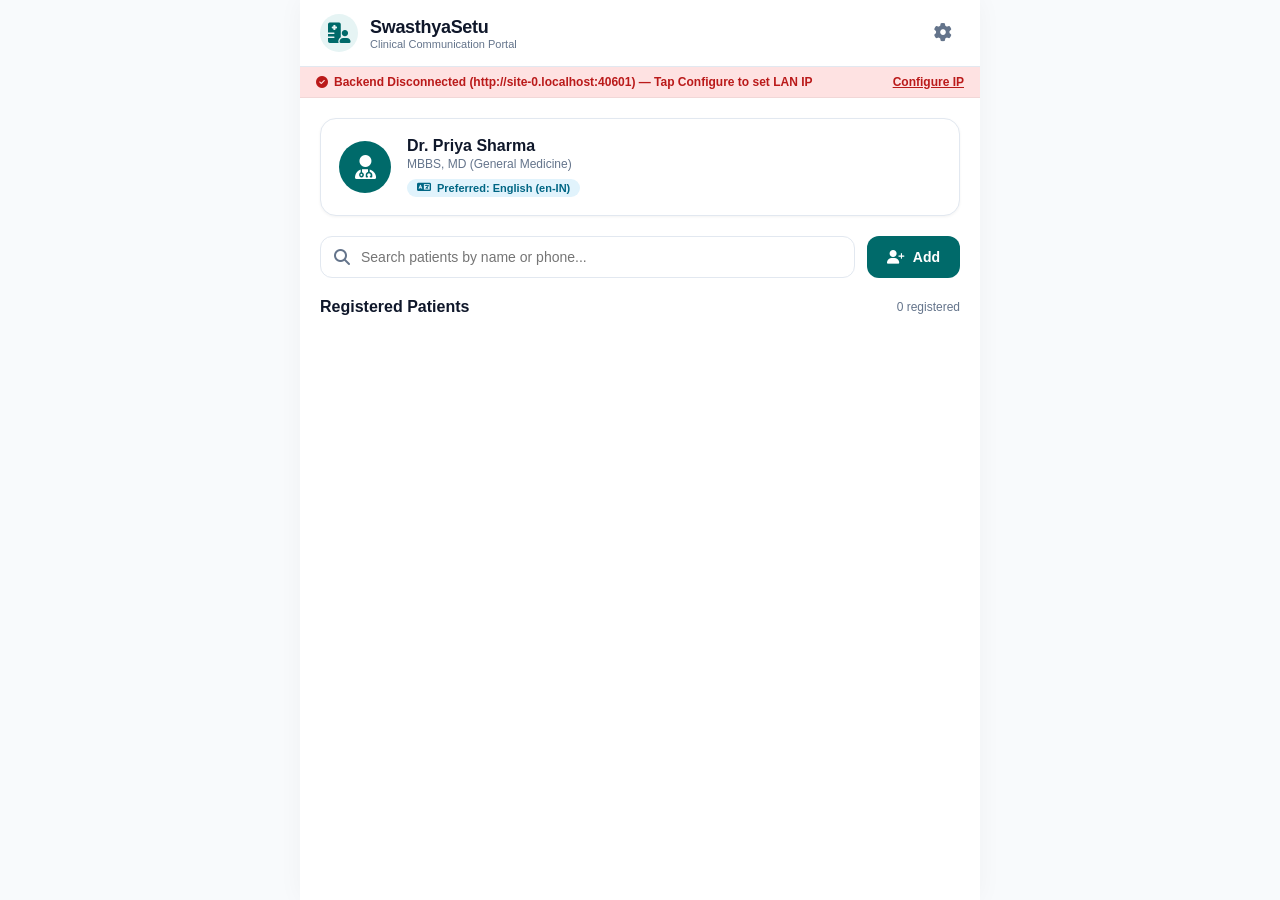
==== frontend/index.html @ 098bc35a "fix: update Gnani/Vachana base URL, male voice mapping, OpenAI gpt-6-luna temperature compatibility," ====
<!DOCTYPE html>
<html lang="en">
<head>
  <meta charset="UTF-8">
  <meta name="viewport" content="width=device-width, initial-scale=1.0, maximum-scale=1.0, user-scalable=no">
  <title>SwasthyaSetu — Multilingual Healthcare Communication</title>
  <link rel="stylesheet" href="css/style.css">
  <link rel="stylesheet" href="https://cdnjs.cloudflare.com/ajax/libs/font-awesome/6.5.1/css/all.min.css">
</head>
<body>
  <div class="app-container">
    <!-- Main Top Header -->
    <header class="app-header">
      <div class="brand-section">
        <div class="brand-icon">
          <i class="fa-solid fa-hospital-user"></i>
        </div>
        <div>
          <div class="brand-title">SwasthyaSetu</div>
          <div class="brand-subtitle">Clinical Communication Portal</div>
        </div>
      </div>
      <div class="header-actions">
        <button id="btn-open-settings" class="icon-btn" title="Doctor & LAN Settings">
          <i class="fa-solid fa-gear"></i>
        </button>
      </div>
    </header>

    <!-- Connection Status Banner -->
    <div id="connection-banner" class="connection-banner">
      <span class="banner-text">
        <i class="fa-solid fa-circle-check"></i>
        <span id="connection-status-text">Connecting to backend...</span>
      </span>
      <span class="config-link" id="link-configure-ip">Configure IP</span>
    </div>

    <!-- Main Views Container -->
    <main class="app-main">

      <!-- VIEW 1: DASHBOARD -->
      <section id="view-dashboard" class="view-section active">
        <!-- Doctor Profile Card -->
        <div class="card doctor-profile-card">
          <div class="avatar-circle">
            <i class="fa-solid fa-user-doctor"></i>
          </div>
          <div class="doctor-info">
            <h3 id="dash-doctor-name">Dr. Priya Sharma</h3>
            <p id="dash-doctor-creds">MBBS, MD (General Medicine)</p>
            <div class="lang-pill">
              <i class="fa-solid fa-language"></i>
              <span id="dash-doctor-lang">Preferred: English (en-IN)</span>
            </div>
          </div>
        </div>

        <!-- Search & New Patient Action -->
        <div class="search-bar-row">
          <div class="search-input-wrapper">
            <i class="fa-solid fa-magnifying-glass search-icon"></i>
            <input type="text" id="input-patient-search" placeholder="Search patients by name or phone...">
          </div>
          <button id="btn-add-patient" class="btn btn-primary">
            <i class="fa-solid fa-user-plus"></i> Add
          </button>
        </div>

        <!-- Patients List Section -->
        <div>
          <div class="section-header">
            <h2>Registered Patients</h2>
            <span class="count-badge" id="patient-count-badge">0 registered</span>
          </div>
          <div id="patient-list-container" class="patient-list">
            <!-- Rendered dynamically -->
          </div>
        </div>
      </section>

      <!-- VIEW 2: PATIENT DETAIL & CONSULTATION HISTORY -->
      <section id="view-patient-detail" class="view-section">
        <div style="display: flex; align-items: center; gap: 8px;">
          <button id="btn-back-to-dashboard" class="icon-btn" title="Back to Dashboard">
            <i class="fa-solid fa-arrow-left"></i>
          </button>
          <h2 id="detail-patient-name" style="font-size: 18px; font-weight: 700;">Patient Profile</h2>
        </div>

        <div class="card">
          <div style="display: flex; align-items: center; gap: 14px; margin-bottom: 14px;">
            <div class="avatar-circle" style="background: var(--patient-color);">
              <i class="fa-solid fa-user"></i>
            </div>
            <div>
              <h3 id="card-patient-name" style="font-size: 18px; font-weight: 700;">Patient Name</h3>
              <p id="card-patient-meta" style="font-size: 13px; color: var(--text-muted);">Age • Phone</p>
            </div>
          </div>
          <hr style="border: none; border-top: 1px solid var(--border-color); margin-bottom: 12px;">
          <div style="display: flex; align-items: center; gap: 8px; font-size: 13px;">
            <i class="fa-solid fa-language" style="color: var(--primary-teal);"></i>
            <strong>Preferred Language:</strong>
            <span id="card-patient-lang" class="badge-chip badge-hi">Hindi</span>
          </div>
        </div>

        <!-- Start Consultation Button -->
        <button id="btn-start-consultation" class="btn btn-primary" style="padding: 16px; font-size: 16px;">
          <i class="fa-solid fa-play"></i> Start New Consultation
        </button>

        <div>
          <div class="section-header">
            <h2>Consultation History</h2>
            <span class="count-badge" id="consultation-count-badge">0 past visits</span>
          </div>
          <div id="consultation-history-list" class="patient-list">
            <!-- Rendered dynamically -->
          </div>
        </div>
      </section>

      <!-- VIEW 3: LIVE TURN-BASED CONSULTATION -->
      <section id="view-consultation" class="view-section" style="padding: 12px; gap: 12px; flex: 1;">
        <!-- Top consultation bar -->
        <div class="consultation-header-bar card" style="padding: 12px 16px;">
          <div>
            <h3 id="cons-patient-title" style="font-size: 15px; font-weight: 700;">Consultation</h3>
            <span style="font-size: 11px; color: var(--success-green); font-weight: 600;">Active Session</span>
          </div>
          <button id="btn-review-draft" class="btn btn-primary btn-sm">
            <i class="fa-solid fa-clipboard-check"></i> Review Draft
          </button>
        </div>

        <!-- Language Pair Bar -->
        <div class="lang-pair-container card" style="padding: 8px 14px; justify-content: space-between;">
          <span class="badge-chip badge-hi" id="cons-badge-patient">Patient: Hindi</span>
          <i class="fa-solid fa-arrow-right-arrow-left" style="color: var(--text-muted); font-size: 12px;"></i>
          <span class="badge-chip badge-en" id="cons-badge-doctor">Doctor: English</span>
        </div>

        <!-- Speaker Selector (Manual turn-based selection) -->
        <div class="speaker-toggle-container">
          <button id="btn-speaker-patient" class="speaker-btn active patient">
            <i class="fa-solid fa-user"></i> PATIENT SPEAKS
          </button>
          <button id="btn-speaker-doctor" class="speaker-btn doctor">
            <i class="fa-solid fa-user-doctor"></i> DOCTOR SPEAKS
          </button>
        </div>

        <!-- Turn-Wise Speaking and Listening Indicator -->
        <div id="turn-direction-banner" class="turn-direction-banner patient-turn">
          <i class="fa-solid fa-microphone-lines"></i>
          <span id="turn-direction-text">Patient Speaks (Hindi) ➔ Doctor Listens (English)</span>
        </div>

        <!-- Timeline of turns -->
        <div id="transcript-timeline" class="transcript-timeline">
          <!-- Turn cards dynamically populated -->
        </div>

        <!-- Turn Recorder Bottom Bar -->
        <div class="speech-recorder-footer">
          <!-- Audio playing feedback alert -->
          <div id="audio-playback-banner" class="alert-box alert-warning" style="display: none; width: 100%; padding: 8px 12px;">
            <i class="fa-solid fa-volume-high"></i>
            <span>TTS Speaking — Recording paused to prevent microphone echo.</span>
          </div>

          <!-- Processing Progress Alert -->
          <div id="turn-processing-banner" class="alert-box" style="display: none; width: 100%; padding: 8px 12px; background: var(--primary-light); color: var(--primary-teal);">
            <i class="fa-solid fa-spinner fa-spin"></i>
            <span id="turn-processing-text">Processing turn...</span>
          </div>

          <!-- Controls Row -->
          <div class="mic-action-row">
            <button id="btn-type-turn" class="icon-btn" title="Type Utterance" style="font-size: 20px;">
              <i class="fa-solid fa-keyboard"></i>
            </button>

            <!-- Big Push-to-Talk / Record Button -->
            <button id="btn-record-turn" class="record-btn-big" title="Tap to Record Turn">
              <i class="fa-solid fa-microphone"></i>
            </button>

            <button id="btn-preset-turn" class="icon-btn" title="Demo Scripted Presets" style="font-size: 20px;">
              <i class="fa-solid fa-list-check"></i>
            </button>
          </div>

          <!-- Timer / State text -->
          <div id="record-status-label" class="record-status-label">
            TAP TO RECORD TURN
          </div>
        </div>
      </section>

      <!-- VIEW 4: DRAFT REVIEW & APPROVAL -->
      <section id="view-draft-review" class="view-section">
        <div style="display: flex; align-items: center; gap: 8px;">
          <button id="btn-back-to-consultation" class="icon-btn" title="Back to Consultation">
            <i class="fa-solid fa-arrow-left"></i>
          </button>
          <h2 style="font-size: 18px; font-weight: 700;">Clinical Record Draft</h2>
        </div>

        <!-- AI Draft Warning Label -->
        <div class="alert-box alert-warning">
          <i class="fa-solid fa-triangle-exclamation" style="font-size: 22px;"></i>
          <div>
            <strong>AI-GENERATED DRAFT — PENDING DOCTOR REVIEW</strong>
            <p style="font-size: 11px; margin-top: 2px;">
              Verify symptoms and enter confirmed diagnosis and prescriptions. AI never invents clinical facts.
            </p>
          </div>
        </div>

        <!-- Symptoms Section -->
        <div class="card">
          <h3 style="font-size: 15px; font-weight: 700; margin-bottom: 10px;">Patient-Reported Symptoms</h3>
          <div id="draft-symptoms-list">
            <!-- Dynamic symptoms -->
          </div>
        </div>

        <!-- Doctor Diagnosis (Doctor Responsibility) -->
        <div class="card" style="border: 1.5px solid var(--doctor-border); background: var(--doctor-light);">
          <div style="display: flex; align-items: center; gap: 8px; margin-bottom: 6px; color: var(--doctor-color);">
            <i class="fa-solid fa-shield-halved"></i>
            <h3 style="font-size: 15px; font-weight: 700;">Doctor Confirmed Diagnosis *</h3>
          </div>
          <p style="font-size: 12px; color: var(--text-muted); margin-bottom: 10px;">
            Physician responsibility. Enter or verify diagnosis before approval:
          </p>
          <textarea id="draft-input-diagnosis" rows="2" style="width: 100%; padding: 10px; border-radius: var(--radius-sm); border: 1px solid var(--border-color); font-size: 14px;" placeholder="e.g. Acute Viral Pyrexia with Tension Headache"></textarea>
        </div>

        <!-- Prescriptions Builder -->
        <div class="card">
          <div style="display: flex; align-items: center; justify-content: space-between; margin-bottom: 10px;">
            <h3 style="font-size: 15px; font-weight: 700;">Prescriptions</h3>
            <button id="btn-add-prescription" class="btn btn-outline btn-sm">
              <i class="fa-solid fa-plus"></i> Add Medicine
            </button>
          </div>
          <div id="draft-prescriptions-list">
            <!-- Dynamic prescription rows -->
          </div>
        </div>

        <!-- Medical History & Follow-up Recommendation -->
        <div class="form-group">
          <label>Relevant Medical History</label>
          <input type="text" id="draft-input-history" placeholder="Not stated in conversation">
        </div>
        <div class="form-group">
          <label>Allergies</label>
          <input type="text" id="draft-input-allergies" placeholder="Not stated">
        </div>
        <div class="form-group">
          <label>Follow-up Recommendation</label>
          <input type="text" id="draft-input-followup" placeholder="Follow up after 3 days if symptoms persist">
        </div>

        <!-- Approval Actions -->
        <div style="display: flex; flex-direction: column; gap: 10px; margin-top: 10px;">
          <button id="btn-approve-record" class="btn btn-primary" style="padding: 16px; font-size: 15px;">
            <i class="fa-solid fa-circle-check"></i> Approve & Save Official Clinical Record
          </button>
          <button id="btn-save-draft" class="btn btn-outline">
            <i class="fa-solid fa-floppy-disk"></i> Save Draft Edits
          </button>
        </div>
      </section>

      <!-- VIEW 5: APPROVAL & FOLLOW-UP -->
      <section id="view-approval" class="view-section">
        <!-- Approval Confirmation -->
        <div class="alert-box alert-success" style="padding: 18px;">
          <i class="fa-solid fa-circle-check" style="font-size: 26px;"></i>
          <div>
            <strong>CLINICAL RECORD APPROVED & COMMITTED</strong>
            <p style="font-size: 12px; margin-top: 4px;">
              Saved in canonical English to official clinical records with doctor reviewer ID and timestamp.
            </p>
          </div>
        </div>

        <!-- Summary Card -->
        <div class="card">
          <h4 style="font-size: 13px; color: var(--text-muted); text-transform: uppercase;">Confirmed Diagnosis</h4>
          <h3 id="appr-diagnosis-text" style="font-size: 16px; font-weight: 700; color: var(--doctor-color); margin: 4px 0 12px 0;">Viral Pyrexia</h3>
          
          <h4 style="font-size: 13px; color: var(--text-muted); text-transform: uppercase;">Prescription Summary</h4>
          <div id="appr-prescription-summary" style="font-size: 13px; line-height: 1.5; margin-top: 4px;">
            <!-- Rendered list -->
          </div>
        </div>

        <!-- Schedule Follow-up Appointment -->
        <div class="card">
          <h3 style="font-size: 16px; font-weight: 700; margin-bottom: 12px;">Schedule Patient Follow-up</h3>
          
          <div class="form-group" style="margin-bottom: 12px;">
            <label>Appointment Date & Time</label>
            <input type="datetime-local" id="input-followup-datetime">
          </div>

          <div class="form-group" style="margin-bottom: 12px;">
            <label>Patient Contact Number</label>
            <input type="tel" id="input-followup-phone" placeholder="10-digit mobile number">
          </div>

          <div class="alert-box" style="background: var(--secondary-light); color: var(--secondary-blue); padding: 10px; font-size: 12px;">
            <i class="fa-solid fa-circle-info"></i>
            <span>Appointment is saved directly to local database. Automated SMS notifications can be configured in App Settings.</span>
          </div>

          <button id="btn-save-followup" class="btn btn-primary" style="width: 100%; margin-top: 14px;">
            <i class="fa-solid fa-calendar-check"></i> Save Follow-up Appointment
          </button>
        </div>

        <button id="btn-finish-to-dashboard" class="btn btn-outline" style="margin-top: 10px;">
          <i class="fa-solid fa-house"></i> Return to Dashboard
        </button>
      </section>

    </main>
  </div>

  <!-- MODAL: DOCTOR & LAN SETTINGS -->
  <div id="modal-settings" class="modal-overlay">
    <div class="modal-content">
      <div class="modal-header">
        <h3>Doctor & App Settings</h3>
        <button class="icon-btn btn-close-modal"><i class="fa-solid fa-xmark"></i></button>
      </div>

      <div class="form-group">
        <label>Doctor Full Name</label>
        <input type="text" id="setting-doc-name" value="Dr. Priya Sharma">
      </div>
      <div class="form-group">
        <label>Doctor Credentials</label>
        <input type="text" id="setting-doc-creds" value="MBBS, MD (General Medicine)">
      </div>
      <div class="form-group">
        <label>Doctor Preferred Language</label>
        <select id="setting-doc-lang">
          <option value="en-IN">English (Indian) [en-IN]</option>
          <option value="hi-IN">Hindi (हिंदी) [hi-IN]</option>
          <option value="mr-IN">Marathi (मराठी) [mr-IN]</option>
        </select>
        <small style="color: var(--text-muted); font-size: 11px;">Patient speech will translate into this language.</small>
      </div>

      <!-- Speech Voice Profile -->
      <div class="card" style="background: var(--secondary-light); border-color: #bae6fd; padding: 12px;">
        <div style="display: flex; align-items: center; gap: 8px; font-weight: 700; color: #0284c7; font-size: 13px;">
          <i class="fa-solid fa-volume-high"></i> Voice Profile: Male Default Voice
        </div>
        <p style="font-size: 11px; color: #0369a1; margin-top: 4px;">
          Both doctor and patient speech synthesis use high-clarity male voices (hi_male_1, mr_male_1, en_male_1).
        </p>
      </div>

      <!-- Patient Messaging / SMS Section (Reserved for future) -->
      <div class="card" style="padding: 12px;">
        <div style="display: flex; align-items: center; justify-content: space-between;">
          <div style="display: flex; align-items: center; gap: 8px; font-weight: 700; font-size: 13px;">
            <i class="fa-solid fa-message" style="color: var(--text-muted);"></i> Patient SMS Reminders
          </div>
          <span class="badge-chip" style="background: #e2e8f0; color: #475569;">v1.1 Feature</span>
        </div>
        <p style="font-size: 11px; color: var(--text-muted); margin-top: 4px;">
          Outbound SMS gateway is reserved for future addition. Follow-up appointments are recorded in SQLite.
        </p>
      </div>

      <!-- Backend Connection -->
      <div class="form-group">
        <label>API Base URL (LAN IPv4)</label>
        <input type="url" id="setting-api-url" placeholder="http://192.168.1.4:8000">
        <small style="color: var(--text-muted); font-size: 11px;">Enter computer's private Wi-Fi LAN IP to access from mobile phones.</small>
      </div>

      <div class="form-actions">
        <button class="btn btn-outline btn-close-modal">Cancel</button>
        <button id="btn-save-settings" class="btn btn-primary">Save Settings</button>
      </div>
    </div>
  </div>

  <!-- MODAL: REGISTER PATIENT -->
  <div id="modal-patient-register" class="modal-overlay">
    <div class="modal-content">
      <div class="modal-header">
        <h3>Register New Patient</h3>
        <button class="icon-btn btn-close-modal"><i class="fa-solid fa-xmark"></i></button>
      </div>

      <div class="form-group">
        <label>Full Name *</label>
        <input type="text" id="reg-patient-name" placeholder="e.g. Ramesh Kumar" required>
      </div>
      <div class="form-group">
        <label>Age (Years)</label>
        <input type="number" id="reg-patient-age" placeholder="e.g. 38" min="0" max="130">
      </div>
      <div class="form-group">
        <label>Mobile Number *</label>
        <input type="tel" id="reg-patient-phone" placeholder="10-digit number" required>
      </div>
      <div class="form-group">
        <label>Preferred Language *</label>
        <select id="reg-patient-lang">
          <option value="hi-IN">Hindi (हिंदी) [hi-IN]</option>
          <option value="mr-IN">Marathi (मराठी) [mr-IN]</option>
          <option value="en-IN">English (Indian) [en-IN]</option>
        </select>
      </div>

      <div class="form-actions">
        <button class="btn btn-outline btn-close-modal">Cancel</button>
        <button id="btn-submit-patient" class="btn btn-primary">Register Patient</button>
      </div>
    </div>
  </div>

  <!-- MODAL: QUICK TEXT INPUT TURN -->
  <div id="modal-text-turn" class="modal-overlay">
    <div class="modal-content">
      <div class="modal-header">
        <h3 id="modal-text-turn-title">Type Utterance</h3>
        <button class="icon-btn btn-close-modal"><i class="fa-solid fa-xmark"></i></button>
      </div>

      <div class="form-group">
        <label>Spoken Statement</label>
        <textarea id="input-turn-text" rows="3" placeholder="e.g. Mujhe three days se fever hai aur headache bhi hai."></textarea>
      </div>

      <div class="form-actions">
        <button class="btn btn-outline btn-close-modal">Cancel</button>
        <button id="btn-submit-text-turn" class="btn btn-primary">Submit Turn</button>
      </div>
    </div>
  </div>

  <!-- MODAL: SCRIPTED DEMO PRESETS -->
  <div id="modal-presets" class="modal-overlay">
    <div class="modal-content">
      <div class="modal-header">
        <h3 id="modal-presets-title">Demo Presets</h3>
        <button class="icon-btn btn-close-modal"><i class="fa-solid fa-xmark"></i></button>
      </div>
      <div id="presets-list-container" style="display: flex; flex-direction: column; gap: 8px;">
        <!-- Preset pills -->
      </div>
    </div>
  </div>

  <!-- MODAL: ADD PRESCRIPTION -->
  <div id="modal-prescription" class="modal-overlay">
    <div class="modal-content">
      <div class="modal-header">
        <h3>Add Prescription</h3>
        <button class="icon-btn btn-close-modal"><i class="fa-solid fa-xmark"></i></button>
      </div>

      <div class="form-group">
        <label>Medicine Name *</label>
        <input type="text" id="presc-med" value="Tab Paracetamol" required>
      </div>
      <div class="form-group">
        <label>Strength</label>
        <input type="text" id="presc-strength" value="500mg">
      </div>
      <div class="form-group">
        <label>Dose</label>
        <input type="text" id="presc-dose" value="1 tablet">
      </div>
      <div class="form-group">
        <label>Frequency</label>
        <input type="text" id="presc-freq" value="Twice daily">
      </div>
      <div class="form-group">
        <label>Duration</label>
        <input type="text" id="presc-duration" value="3 days">
      </div>

      <div class="form-actions">
        <button class="btn btn-outline btn-close-modal">Cancel</button>
        <button id="btn-confirm-add-presc" class="btn btn-primary">Add Medicine</button>
      </div>
    </div>
  </div>

  <!-- Scripts -->
  <script src="js/api.js"></script>
  <script src="js/audio.js"></script>
  <script src="js/app.js"></script>
</body>
</html>
---- frontend/css/style.css ----
/* SwasthyaSetu — Multilingual Healthcare Communication */
:root {
  --primary-teal: #006a6a;
  --primary-teal-hover: #005050;
  --primary-light: #e6f4f4;
  --secondary-blue: #006684;
  --secondary-light: #e1f3fc;
  
  --patient-color: #d97706;
  --patient-light: #fef3c7;
  --patient-border: #fcd34d;

  --doctor-color: #0284c7;
  --doctor-light: #e0f2fe;
  --doctor-border: #7dd3fc;

  --success-green: #15803d;
  --success-light: #dcfce7;
  
  --warning-amber: #b45309;
  --warning-light: #fef3c7;
  
  --error-red: #ba1a1a;
  --error-light: #fee2e2;

  --bg-color: #f8fafc;
  --card-bg: #ffffff;
  --text-main: #0f172a;
  --text-muted: #64748b;
  --border-color: #e2e8f0;

  --radius-sm: 8px;
  --radius-md: 12px;
  --radius-lg: 16px;
  --radius-xl: 24px;
  --shadow-sm: 0 1px 3px rgba(0,0,0,0.05);
  --shadow-md: 0 4px 6px -1px rgba(0,0,0,0.08), 0 2px 4px -2px rgba(0,0,0,0.04);
  --shadow-lg: 0 10px 15px -3px rgba(0,0,0,0.08), 0 4px 6px -4px rgba(0,0,0,0.03);
}

* {
  box-sizing: border-box;
  margin: 0;
  padding: 0;
  font-family: -apple-system, BlinkMacSystemFont, "Segoe UI", Roboto, Helvetica, Arial, sans-serif;
  -webkit-tap-highlight-color: transparent;
}

body {
  background-color: var(--bg-color);
  color: var(--text-main);
  min-height: 100vh;
  display: flex;
  flex-direction: column;
}

/* App Container */
.app-container {
  max-width: 680px;
  margin: 0 auto;
  width: 100%;
  min-height: 100vh;
  background-color: var(--card-bg);
  display: flex;
  flex-direction: column;
  box-shadow: 0 0 24px rgba(0,0,0,0.04);
  position: relative;
}

/* Top App Header */
header.app-header {
  background: #ffffff;
  padding: 14px 20px;
  border-bottom: 1px solid var(--border-color);
  display: flex;
  align-items: center;
  justify-content: space-between;
  position: sticky;
  top: 0;
  z-index: 100;
}

.brand-section {
  display: flex;
  align-items: center;
  gap: 12px;
}

.brand-icon {
  width: 38px;
  height: 38px;
  background-color: var(--primary-light);
  color: var(--primary-teal);
  border-radius: 50%;
  display: flex;
  align-items: center;
  justify-content: center;
  font-size: 20px;
}

.brand-title {
  font-size: 18px;
  font-weight: 700;
  letter-spacing: -0.3px;
  color: var(--text-main);
}

.brand-subtitle {
  font-size: 11px;
  color: var(--text-muted);
  font-weight: 500;
}

.header-actions {
  display: flex;
  align-items: center;
  gap: 8px;
}

.icon-btn {
  background: none;
  border: none;
  cursor: pointer;
  padding: 8px;
  border-radius: 50%;
  color: var(--text-muted);
  display: flex;
  align-items: center;
  justify-content: center;
  font-size: 18px;
  transition: all 0.2s;
}

.icon-btn:hover {
  background-color: var(--bg-color);
  color: var(--primary-teal);
}

/* Network Connection Banner */
.connection-banner {
  padding: 8px 16px;
  font-size: 12px;
  font-weight: 600;
  display: flex;
  align-items: center;
  justify-content: space-between;
  background-color: var(--success-light);
  color: var(--success-green);
  border-bottom: 1px solid rgba(0,0,0,0.05);
}

.connection-banner.disconnected {
  background-color: var(--error-light);
  color: var(--error-red);
}

.connection-banner .banner-text {
  display: flex;
  align-items: center;
  gap: 6px;
  overflow: hidden;
  text-overflow: ellipsis;
  white-space: nowrap;
}

.connection-banner .config-link {
  color: inherit;
  text-decoration: underline;
  cursor: pointer;
  margin-left: 8px;
}

/* Main Content Views */
main.app-main {
  flex: 1;
  display: flex;
  flex-direction: column;
  overflow-y: auto;
  position: relative;
}

.view-section {
  display: none;
  flex-direction: column;
  padding: 20px;
  gap: 20px;
  animation: fadeIn 0.2s ease-in-out;
}

.view-section.active {
  display: flex;
}

@keyframes fadeIn {
  from { opacity: 0; transform: translateY(4px); }
  to { opacity: 1; transform: translateY(0); }
}

/* Common Card */
.card {
  background: #ffffff;
  border: 1px solid var(--border-color);
  border-radius: var(--radius-lg);
  padding: 18px;
  box-shadow: var(--shadow-sm);
}

/* Doctor Banner Card */
.doctor-profile-card {
  display: flex;
  align-items: center;
  gap: 16px;
}

.avatar-circle {
  width: 52px;
  height: 52px;
  background-color: var(--primary-teal);
  color: white;
  border-radius: 50%;
  display: flex;
  align-items: center;
  justify-content: center;
  font-size: 24px;
  flex-shrink: 0;
}

.doctor-info h3 {
  font-size: 16px;
  font-weight: 700;
  margin-bottom: 2px;
}

.doctor-info p {
  font-size: 12px;
  color: var(--text-muted);
  margin-bottom: 6px;
}

.lang-pill {
  display: inline-flex;
  align-items: center;
  gap: 6px;
  background-color: var(--secondary-light);
  color: var(--secondary-blue);
  padding: 3px 10px;
  border-radius: 20px;
  font-size: 11px;
  font-weight: 700;
}

/* Search and Action Bar */
.search-bar-row {
  display: flex;
  gap: 12px;
}

.search-input-wrapper {
  flex: 1;
  position: relative;
  display: flex;
  align-items: center;
}

.search-input-wrapper input {
  width: 100%;
  padding: 12px 16px 12px 40px;
  border: 1px solid var(--border-color);
  border-radius: var(--radius-md);
  font-size: 14px;
  outline: none;
  background-color: #ffffff;
  transition: border-color 0.2s;
}

.search-input-wrapper input:focus {
  border-color: var(--primary-teal);
}

.search-input-wrapper .search-icon {
  position: absolute;
  left: 14px;
  color: var(--text-muted);
  font-size: 16px;
}

/* Buttons */
.btn {
  display: inline-flex;
  align-items: center;
  justify-content: center;
  gap: 8px;
  padding: 12px 20px;
  border-radius: var(--radius-md);
  font-size: 14px;
  font-weight: 600;
  border: none;
  cursor: pointer;
  transition: all 0.2s;
  text-decoration: none;
}

.btn-primary {
  background-color: var(--primary-teal);
  color: white;
}

.btn-primary:hover {
  background-color: var(--primary-teal-hover);
}

.btn-primary:disabled {
  background-color: #94a3b8;
  cursor: not-allowed;
}

.btn-outline {
  background-color: transparent;
  color: var(--primary-teal);
  border: 1.5px solid var(--primary-teal);
}

.btn-outline:hover {
  background-color: var(--primary-light);
}

.btn-sm {
  padding: 6px 14px;
  font-size: 12px;
  border-radius: var(--radius-sm);
}

/* Patient List */
.section-header {
  display: flex;
  align-items: center;
  justify-content: space-between;
  margin-bottom: 10px;
}

.section-header h2 {
  font-size: 16px;
  font-weight: 700;
}

.section-header .count-badge {
  font-size: 12px;
  color: var(--text-muted);
}

.patient-list {
  display: flex;
  flex-direction: column;
  gap: 10px;
}

.patient-card {
  display: flex;
  align-items: center;
  justify-content: space-between;
  padding: 14px 18px;
  background: white;
  border: 1px solid var(--border-color);
  border-radius: var(--radius-md);
  cursor: pointer;
  transition: all 0.2s;
}

.patient-card:hover {
  border-color: var(--primary-teal);
  box-shadow: var(--shadow-sm);
}

.patient-meta {
  display: flex;
  align-items: center;
  gap: 14px;
}

.patient-avatar {
  width: 42px;
  height: 42px;
  border-radius: 50%;
  background: var(--patient-light);
  color: var(--patient-color);
  display: flex;
  align-items: center;
  justify-content: center;
  font-weight: bold;
}

.patient-details h4 {
  font-size: 15px;
  font-weight: 700;
  margin-bottom: 2px;
}

.patient-details p {
  font-size: 12px;
  color: var(--text-muted);
}

/* Language Chips */
.badge-chip {
  padding: 4px 10px;
  border-radius: 14px;
  font-size: 11px;
  font-weight: 700;
  display: inline-flex;
  align-items: center;
  gap: 4px;
}

.badge-hi {
  background-color: var(--patient-light);
  color: var(--patient-color);
  border: 1px solid var(--patient-border);
}

.badge-mr {
  background-color: #f3e8ff;
  color: #7e22ce;
  border: 1px solid #d8b4fe;
}

.badge-en {
  background-color: var(--doctor-light);
  color: var(--doctor-color);
  border: 1px solid var(--doctor-border);
}

/* Consultation Screen */
.consultation-header-bar {
  display: flex;
  align-items: center;
  justify-content: space-between;
  padding: 12px 16px;
  background: #ffffff;
  border-bottom: 1px solid var(--border-color);
}

.lang-pair-container {
  display: flex;
  align-items: center;
  gap: 8px;
  font-size: 13px;
  font-weight: 600;
}

/* Speaker Toggle (Big Prominent Turn Switcher) */
.speaker-toggle-container {
  display: flex;
  background-color: #f1f5f9;
  padding: 6px;
  border-radius: var(--radius-lg);
  gap: 6px;
  margin-top: 10px;
}

.speaker-btn {
  flex: 1;
  padding: 14px 10px;
  border-radius: var(--radius-md);
  border: none;
  font-size: 14px;
  font-weight: 700;
  cursor: pointer;
  display: flex;
  align-items: center;
  justify-content: center;
  gap: 8px;
  color: var(--text-muted);
  background: transparent;
  transition: all 0.2s;
}

.speaker-btn.active.patient {
  background-color: var(--patient-color);
  color: white;
  box-shadow: 0 4px 12px rgba(217, 119, 6, 0.35);
}

.speaker-btn.active.doctor {
  background-color: var(--doctor-color);
  color: white;
  box-shadow: 0 4px 12px rgba(2, 132, 199, 0.35);
}

/* Turn Direction Banner */
.turn-direction-banner {
  padding: 10px 14px;
  border-radius: var(--radius-md);
  font-size: 12px;
  font-weight: 700;
  display: flex;
  align-items: center;
  justify-content: center;
  gap: 8px;
  margin-top: 8px;
}

.turn-direction-banner.patient-turn {
  background-color: var(--patient-light);
  color: var(--patient-color);
  border: 1px solid var(--patient-border);
}

.turn-direction-banner.doctor-turn {
  background-color: var(--doctor-light);
  color: var(--doctor-color);
  border: 1px solid var(--doctor-border);
}

/* Timeline & Transcript Tiles */
.transcript-timeline {
  display: flex;
  flex-direction: column;
  gap: 14px;
  flex: 1;
  min-height: 240px;
  max-height: calc(100vh - 380px);
  overflow-y: auto;
  padding: 4px;
}

.transcript-card {
  background: white;
  border-radius: var(--radius-lg);
  padding: 16px;
  box-shadow: var(--shadow-sm);
  border: 1.5px solid var(--border-color);
  display: flex;
  flex-direction: column;
  gap: 8px;
  position: relative;
}

.transcript-card.patient {
  border-color: rgba(217, 119, 6, 0.3);
}

.transcript-card.doctor {
  border-color: rgba(2, 132, 199, 0.3);
}

.transcript-top-row {
  display: flex;
  align-items: center;
  justify-content: space-between;
}

.speaker-tag {
  font-size: 11px;
  font-weight: 800;
  padding: 3px 8px;
  border-radius: 6px;
  color: white;
}

.speaker-tag.patient {
  background-color: var(--patient-color);
}

.speaker-tag.doctor {
  background-color: var(--doctor-color);
}

.cached-pill {
  background-color: #fef08a;
  color: #854d0e;
  font-size: 10px;
  font-weight: 800;
  padding: 2px 6px;
  border-radius: 4px;
  border: 1px solid #facc15;
  margin-left: 6px;
}

.transcript-time {
  font-size: 11px;
  color: var(--text-muted);
}

.transient-source {
  font-size: 12px;
  color: var(--text-muted);
  background: #f8fafc;
  padding: 6px 10px;
  border-radius: var(--radius-sm);
  font-style: italic;
  border: 1px solid #e2e8f0;
}

.recipient-translation {
  font-size: 16px;
  font-weight: 700;
  color: var(--text-main);
  line-height: 1.4;
}

.canonical-english-box {
  background: var(--secondary-light);
  border: 1px solid #bae6fd;
  border-radius: var(--radius-sm);
  padding: 8px 12px;
  font-size: 12px;
  color: #0369a1;
}

.canonical-english-box strong {
  display: block;
  font-size: 10px;
  text-transform: uppercase;
  letter-spacing: 0.5px;
  margin-bottom: 2px;
  color: #0284c7;
}

/* Speech Recorder Footer Controls */
.speech-recorder-footer {
  background: white;
  border-top: 1px solid var(--border-color);
  padding: 16px 20px;
  border-radius: var(--radius-xl) var(--radius-xl) 0 0;
  box-shadow: 0 -4px 12px rgba(0,0,0,0.05);
  display: flex;
  flex-direction: column;
  align-items: center;
  gap: 12px;
  position: sticky;
  bottom: 0;
  z-index: 90;
}

.mic-action-row {
  display: flex;
  align-items: center;
  justify-content: center;
  gap: 20px;
  width: 100%;
}

.record-btn-big {
  width: 72px;
  height: 72px;
  border-radius: 50%;
  border: none;
  cursor: pointer;
  display: flex;
  align-items: center;
  justify-content: center;
  font-size: 32px;
  color: white;
  background-color: var(--patient-color);
  box-shadow: 0 4px 16px rgba(217, 119, 6, 0.4);
  transition: all 0.2s;
  position: relative;
}

.record-btn-big.doctor {
  background-color: var(--doctor-color);
  box-shadow: 0 4px 16px rgba(2, 132, 199, 0.4);
}

.record-btn-big.recording {
  background-color: var(--error-red);
  box-shadow: 0 0 0 8px rgba(186, 26, 26, 0.2);
  animation: pulse 1.2s infinite;
}

@keyframes pulse {
  0% { transform: scale(1); }
  50% { transform: scale(1.06); }
  100% { transform: scale(1); }
}

.record-status-label {
  font-size: 12px;
  font-weight: 700;
  color: var(--text-muted);
  text-transform: uppercase;
  letter-spacing: 0.5px;
}

.record-status-label.recording {
  color: var(--error-red);
}

/* Modals */
.modal-overlay {
  position: fixed;
  inset: 0;
  background: rgba(15, 23, 42, 0.6);
  backdrop-filter: blur(4px);
  display: none;
  align-items: center;
  justify-content: center;
  padding: 20px;
  z-index: 1000;
}

.modal-overlay.active {
  display: flex;
}

.modal-content {
  background: white;
  border-radius: var(--radius-lg);
  max-width: 520px;
  width: 100%;
  max-height: 90vh;
  overflow-y: auto;
  box-shadow: var(--shadow-lg);
  padding: 24px;
  display: flex;
  flex-direction: column;
  gap: 16px;
}

.modal-header {
  display: flex;
  align-items: center;
  justify-content: space-between;
}

.modal-header h3 {
  font-size: 18px;
  font-weight: 700;
}

/* Forms */
.form-group {
  display: flex;
  flex-direction: column;
  gap: 6px;
}

.form-group label {
  font-size: 13px;
  font-weight: 600;
  color: var(--text-main);
}

.form-group input,
.form-group select,
.form-group textarea {
  padding: 12px 14px;
  border: 1px solid var(--border-color);
  border-radius: var(--radius-md);
  font-size: 14px;
  outline: none;
  width: 100%;
}

.form-group input:focus,
.form-group select:focus,
.form-group textarea:focus {
  border-color: var(--primary-teal);
}

.form-actions {
  display: flex;
  justify-content: flex-end;
  gap: 10px;
  margin-top: 10px;
}

/* Warning & Banner alerts */
.alert-box {
  padding: 14px;
  border-radius: var(--radius-md);
  font-size: 13px;
  display: flex;
  align-items: flex-start;
  gap: 10px;
}

.alert-warning {
  background-color: var(--warning-light);
  color: var(--warning-amber);
  border: 1px solid #fcd34d;
}

.alert-success {
  background-color: var(--success-light);
  color: var(--success-green);
  border: 1px solid #86efac;
}

/* Prescriptions Builder */
.prescription-item-row {
  display: flex;
  align-items: center;
  justify-content: space-between;
  padding: 10px 12px;
  background: #f8fafc;
  border: 1px solid var(--border-color);
  border-radius: var(--radius-sm);
  margin-bottom: 6px;
}

.prescription-item-row h5 {
  font-size: 14px;
  font-weight: 700;
}

.prescription-item-row p {
  font-size: 12px;
  color: var(--text-muted);
}
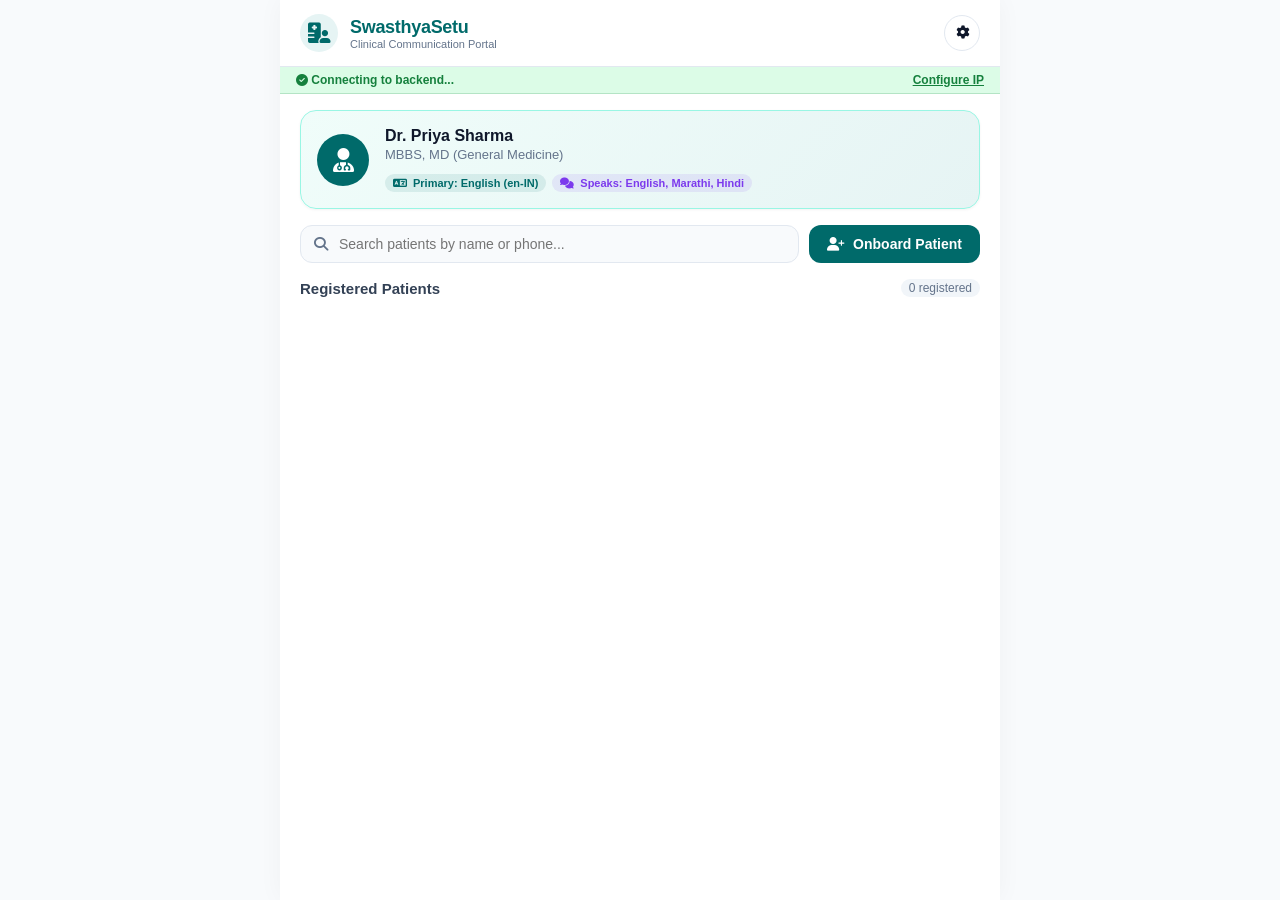
==== commit 0cad49bc: "feat: conversational AI patient onboarding, floating bubble UI, and shared language ambient mode" ====
--- a/frontend/index.html
+++ b/frontend/index.html
@@ -21,7 +21,7 @@
         </div>
       </div>
       <div class="header-actions">
-        <button id="btn-open-settings" class="icon-btn" title="Doctor & LAN Settings">
+        <button id="btn-open-settings" class="icon-btn" title="Doctor & App Settings">
           <i class="fa-solid fa-gear"></i>
         </button>
       </div>
@@ -49,9 +49,15 @@
           <div class="doctor-info">
             <h3 id="dash-doctor-name">Dr. Priya Sharma</h3>
             <p id="dash-doctor-creds">MBBS, MD (General Medicine)</p>
-            <div class="lang-pill">
-              <i class="fa-solid fa-language"></i>
-              <span id="dash-doctor-lang">Preferred: English (en-IN)</span>
+            <div style="display: flex; flex-wrap: wrap; gap: 6px; margin-top: 6px;">
+              <div class="lang-pill">
+                <i class="fa-solid fa-language"></i>
+                <span id="dash-doctor-lang">Primary: English (en-IN)</span>
+              </div>
+              <div class="lang-pill" style="background: rgba(124, 58, 237, 0.1); color: var(--ambient-purple);" id="dash-doctor-spoken">
+                <i class="fa-solid fa-comments"></i>
+                <span>Speaks: English, Marathi, Hindi</span>
+              </div>
             </div>
           </div>
         </div>
@@ -62,8 +68,8 @@
             <i class="fa-solid fa-magnifying-glass search-icon"></i>
             <input type="text" id="input-patient-search" placeholder="Search patients by name or phone...">
           </div>
-          <button id="btn-add-patient" class="btn btn-primary">
-            <i class="fa-solid fa-user-plus"></i> Add
+          <button id="btn-add-patient" class="btn btn-primary" title="Launch Voice Onboarding">
+            <i class="fa-solid fa-user-plus"></i> Onboard Patient
           </button>
         </div>
 
@@ -75,6 +81,248 @@
           </div>
           <div id="patient-list-container" class="patient-list">
             <!-- Rendered dynamically -->
+          </div>
+        </div>
+      </section>
+
+      <!-- VIEW: CONVERSATIONAL AI ONBOARDING WITH FLOATING BUBBLE UI -->
+      <section id="view-onboard-patient" class="view-section">
+        <!-- STEP A: FLOATING BUBBLE LANGUAGE SELECTOR -->
+        <div id="onboard-step-language" style="display: flex; flex-direction: column; gap: 14px;">
+          <div style="display: flex; align-items: center; gap: 8px;">
+            <button id="btn-back-onboard-lang" class="icon-btn" title="Back to Dashboard">
+              <i class="fa-solid fa-arrow-left"></i>
+            </button>
+            <h3 style="font-size: 16px; font-weight: 700;">Patient Onboarding</h3>
+          </div>
+
+          <div class="floating-bubble-header">
+            <h2>अपनी भाषा चुनें • Select Language</h2>
+            <p>आपली भाषा निवडा • Choose your language for interactive AI onboarding</p>
+          </div>
+
+          <!-- Interactive Floating Bubble Stage -->
+          <div class="floating-bubble-stage">
+            <div class="lang-bubble featured" data-lang="hi-IN" data-name="Hindi" data-native="हिन्दी">
+              <span class="native-name">हिन्दी</span>
+              <span class="english-name">Hindi</span>
+              <span class="code-tag">hi-IN</span>
+            </div>
+
+            <div class="lang-bubble featured" data-lang="mr-IN" data-name="Marathi" data-native="मराठी">
+              <span class="native-name">मराठी</span>
+              <span class="english-name">Marathi</span>
+              <span class="code-tag">mr-IN</span>
+            </div>
+
+            <div class="lang-bubble featured" data-lang="en-IN" data-name="English" data-native="English">
+              <span class="native-name">English</span>
+              <span class="english-name">Indian English</span>
+              <span class="code-tag">en-IN</span>
+            </div>
+
+            <div class="lang-bubble" data-lang="gu-IN" data-name="Gujarati" data-native="ગુજરાતી">
+              <span class="native-name">ગુજરાતી</span>
+              <span class="english-name">Gujarati</span>
+              <span class="code-tag">gu-IN</span>
+            </div>
+
+            <div class="lang-bubble" data-lang="bn-IN" data-name="Bengali" data-native="বাংলা">
+              <span class="native-name">বাংলা</span>
+              <span class="english-name">Bengali</span>
+              <span class="code-tag">bn-IN</span>
+            </div>
+
+            <div class="lang-bubble" data-lang="ta-IN" data-name="Tamil" data-native="தமிழ்">
+              <span class="native-name">தமிழ்</span>
+              <span class="english-name">Tamil</span>
+              <span class="code-tag">ta-IN</span>
+            </div>
+
+            <div class="lang-bubble" data-lang="te-IN" data-name="Telugu" data-native="తెలుగు">
+              <span class="native-name">తెలుగు</span>
+              <span class="english-name">Telugu</span>
+              <span class="code-tag">te-IN</span>
+            </div>
+
+            <div class="lang-bubble" data-lang="kn-IN" data-name="Kannada" data-native="ಕನ್ನಡ">
+              <span class="native-name">ಕನ್ನಡ</span>
+              <span class="english-name">Kannada</span>
+              <span class="code-tag">kn-IN</span>
+            </div>
+
+            <div class="lang-bubble" data-lang="ml-IN" data-name="Malayalam" data-native="മലയാളം">
+              <span class="native-name">മലയാളം</span>
+              <span class="english-name">Malayalam</span>
+              <span class="code-tag">ml-IN</span>
+            </div>
+
+            <div class="lang-bubble" data-lang="pa-IN" data-name="Punjabi" data-native="ਪੰਜਾਬੀ">
+              <span class="native-name">ਪੰਜਾਬੀ</span>
+              <span class="english-name">Punjabi</span>
+              <span class="code-tag">pa-IN</span>
+            </div>
+
+            <div class="lang-bubble" data-lang="or-IN" data-name="Odia" data-native="ଓଡ଼ିଆ">
+              <span class="native-name">ଓଡ଼ିଆ</span>
+              <span class="english-name">Odia</span>
+              <span class="code-tag">or-IN</span>
+            </div>
+          </div>
+        </div>
+
+        <!-- STEP B: CONVERSATIONAL AI INTAKE INTERVIEW -->
+        <div id="onboard-step-chat" style="display: none; flex-direction: column; gap: 14px;">
+          <!-- Top bar with change language button -->
+          <div class="intake-header-card">
+            <div class="ai-assistant-badge">
+              <div class="ai-avatar">
+                <i class="fa-solid fa-stethoscope"></i>
+              </div>
+              <div>
+                <div class="ai-assistant-name">Aarogya Mitra • आरोग्य मित्र</div>
+                <div class="ai-assistant-sub" id="intake-active-lang-badge">Language: Hindi (हिन्दी)</div>
+              </div>
+            </div>
+            <button id="btn-change-onboard-lang" class="btn btn-outline btn-sm">
+              <i class="fa-solid fa-rotate"></i> Change Language
+            </button>
+          </div>
+
+          <!-- AI Question Card -->
+          <div class="intake-question-card">
+            <div class="question-step-badge" id="intake-step-indicator">Question 1 of 5 • Name & Age</div>
+            <div class="question-text-native" id="intake-question-text">
+              नमस्ते! आपका शुभ नाम क्या है?
+            </div>
+            <div class="question-text-sub" id="intake-question-english">
+              (Hello! What is your full name?)
+            </div>
+
+            <!-- Question Audio Bar -->
+            <div class="question-audio-bar">
+              <button id="btn-play-intake-tts" class="btn btn-outline btn-sm" style="color: var(--primary-teal);">
+                <i class="fa-solid fa-volume-high"></i> Listen Aloud (TTS)
+              </button>
+              <span style="font-size: 11px; color: var(--text-muted);">Male voice synthesis</span>
+            </div>
+
+            <!-- Quick Suggestion Chips -->
+            <div id="intake-quick-chips" class="quick-options-row">
+              <!-- Dynamically populated per question -->
+            </div>
+          </div>
+
+          <!-- Voice / Text Response Input Area -->
+          <div class="card" style="padding: 16px;">
+            <div class="intake-voice-area">
+              <button id="btn-intake-mic" class="intake-mic-btn" title="Tap to Speak Your Answer">
+                <i class="fa-solid fa-microphone"></i>
+              </button>
+              <div id="intake-mic-status" style="font-size: 13px; font-weight: 700; color: var(--primary-teal);">
+                Tap mic to speak your answer
+              </div>
+              <div id="intake-rec-timer" style="display: none; font-size: 13px; font-weight: 700; color: var(--error-red);">
+                00:00
+              </div>
+            </div>
+
+            <div style="display: flex; gap: 8px; margin-top: 12px;">
+              <input type="text" id="input-intake-text" placeholder="Or type answer here..." style="flex: 1; padding: 10px 14px; border: 1px solid var(--border-color); border-radius: var(--radius-sm); font-size: 14px;">
+              <button id="btn-submit-intake-text" class="btn btn-primary">
+                <i class="fa-solid fa-arrow-right"></i> Next
+              </button>
+            </div>
+          </div>
+
+          <!-- Live Autofill Form Card -->
+          <div class="autofill-preview-card">
+            <div class="autofill-header">
+              <span><i class="fa-solid fa-file-waveform" style="color: var(--primary-teal); margin-right: 6px;"></i> Live Autofilled Intake Form</span>
+              <span class="badge-chip" style="background: var(--primary-light); color: var(--primary-teal); font-size: 10px;">Syncing in Real Time</span>
+            </div>
+
+            <div class="autofill-grid">
+              <div class="autofill-item" id="item-name">
+                <div class="autofill-label">Full Name</div>
+                <div class="autofill-value placeholder" id="field-preview-name">Pending response...</div>
+              </div>
+              <div class="autofill-item" id="item-age">
+                <div class="autofill-label">Age & Gender</div>
+                <div class="autofill-value placeholder" id="field-preview-age-gender">Pending response...</div>
+              </div>
+              <div class="autofill-item" id="item-phone">
+                <div class="autofill-label">Mobile Number</div>
+                <div class="autofill-value placeholder" id="field-preview-phone">Pending response...</div>
+              </div>
+              <div class="autofill-item" id="item-complaint">
+                <div class="autofill-label">Chief Complaint</div>
+                <div class="autofill-value placeholder" id="field-preview-complaint">Pending response...</div>
+              </div>
+              <div class="autofill-item" id="item-history" style="grid-column: span 2;">
+                <div class="autofill-label">Past History & Chronic Conditions</div>
+                <div class="autofill-value placeholder" id="field-preview-history">Pending response...</div>
+              </div>
+              <div class="autofill-item" id="item-allergies" style="grid-column: span 2;">
+                <div class="autofill-label">Known Allergies & Regular Medications</div>
+                <div class="autofill-value placeholder" id="field-preview-allergies">Pending response...</div>
+              </div>
+            </div>
+
+            <div style="display: flex; justify-content: flex-end; margin-top: 14px;">
+              <button id="btn-finish-intake-early" class="btn btn-outline btn-sm">
+                <i class="fa-solid fa-check"></i> Complete & Submit Form
+              </button>
+            </div>
+          </div>
+        </div>
+
+        <!-- STEP C: PRE-CONSULTATION SUMMARY (DOCTOR VIEW) -->
+        <div id="onboard-step-summary" style="display: none; flex-direction: column; gap: 16px;">
+          <div class="pre-consultation-card">
+            <div style="display: flex; align-items: center; justify-content: space-between; margin-bottom: 12px;">
+              <div style="display: flex; align-items: center; gap: 10px;">
+                <div class="avatar-circle" style="background: var(--success-green); width: 44px; height: 44px;">
+                  <i class="fa-solid fa-clipboard-user"></i>
+                </div>
+                <div>
+                  <h3 id="summary-patient-name" style="font-size: 17px; font-weight: 800;">Patient Name</h3>
+                  <p id="summary-patient-meta" style="font-size: 12px; color: var(--text-muted);">Age • Gender • Phone</p>
+                </div>
+              </div>
+              <span class="badge-chip badge-ambient" id="summary-patient-lang">Marathi [mr-IN]</span>
+            </div>
+
+            <div class="triage-summary-box">
+              <strong style="color: var(--primary-teal); display: block; margin-bottom: 4px;">
+                <i class="fa-solid fa-wand-magic-sparkles"></i> AI Pre-Consultation Clinical Brief (in Doctor's Language):
+              </strong>
+              <span id="summary-intake-brief">Patient completed interactive voice intake. Clinical briefing will render here.</span>
+            </div>
+
+            <div style="display: grid; grid-template-columns: 1fr 1fr; gap: 10px; margin-top: 14px;">
+              <div class="autofill-item" style="background: #ffffff;">
+                <div class="autofill-label">Chief Complaint (Doctor's View)</div>
+                <div class="autofill-value" id="summary-complaint" style="font-size: 13px; font-weight: 700; color: #b45309;">-</div>
+              </div>
+              <div class="autofill-item" style="background: #ffffff;">
+                <div class="autofill-label">Symptom Duration</div>
+                <div class="autofill-value" id="summary-duration">-</div>
+              </div>
+              <div class="autofill-item" style="background: #ffffff; grid-column: span 2;">
+                <div class="autofill-label">Past Medical History</div>
+                <div class="autofill-value" id="summary-history">-</div>
+              </div>
+              <div class="autofill-item" style="background: #ffffff; grid-column: span 2;">
+                <div class="autofill-label">Allergies & Current Medications</div>
+                <div class="autofill-value" id="summary-allergies">-</div>
+              </div>
+            </div>
+
+            <!-- Primary Action Button to Start Consultation -->
+            <button id="btn-start-from-summary" class="btn btn-primary" style="width: 100%; margin-top: 20px; padding: 14px; font-size: 16px;">
+              <i class="fa-solid fa-play"></i> Start Doctor Consultation
+            </button>
           </div>
         </div>
       </section>
@@ -104,11 +352,16 @@
             <strong>Preferred Language:</strong>
             <span id="card-patient-lang" class="badge-chip badge-hi">Hindi</span>
           </div>
+
+          <!-- Pre-Consultation Summary Snippet if present -->
+          <div id="card-patient-intake-box" style="display: none; margin-top: 12px; padding: 10px; background: #f8fafc; border-radius: var(--radius-sm); border-left: 3px solid var(--primary-teal); font-size: 12px;">
+            <strong>Intake Summary:</strong> <span id="card-patient-intake-text"></span>
+          </div>
         </div>
 
         <!-- Start Consultation Button -->
         <button id="btn-start-consultation" class="btn btn-primary" style="padding: 16px; font-size: 16px;">
-          <i class="fa-solid fa-play"></i> Start New Consultation
+          <i class="fa-solid fa-play"></i> Start Consultation
         </button>
 
         <div>
@@ -122,28 +375,40 @@
         </div>
       </section>
 
-      <!-- VIEW 3: LIVE TURN-BASED CONSULTATION -->
+      <!-- VIEW 3: LIVE TURN-BASED OR AMBIENT CONSULTATION -->
       <section id="view-consultation" class="view-section" style="padding: 12px; gap: 12px; flex: 1;">
         <!-- Top consultation bar -->
         <div class="consultation-header-bar card" style="padding: 12px 16px;">
           <div>
             <h3 id="cons-patient-title" style="font-size: 15px; font-weight: 700;">Consultation</h3>
-            <span style="font-size: 11px; color: var(--success-green); font-weight: 600;">Active Session</span>
+            <span style="font-size: 11px; color: var(--success-green); font-weight: 600;" id="cons-status-badge">Active Session</span>
           </div>
           <button id="btn-review-draft" class="btn btn-primary btn-sm">
-            <i class="fa-solid fa-clipboard-check"></i> Review Draft
+            <i class="fa-solid fa-clipboard-check"></i> Review Draft & Report
           </button>
         </div>
 
-        <!-- Language Pair Bar -->
-        <div class="lang-pair-container card" style="padding: 8px 14px; justify-content: space-between;">
+        <!-- AMBIENT BACKGROUND SCRIBE BANNER (Shown when Ambient mode is active) -->
+        <div id="ambient-mode-banner" class="ambient-mode-banner" style="display: none;">
+          <div class="ambient-dot"></div>
+          <div style="flex: 1;">
+            <div style="font-size: 13px; font-weight: 800;">🎙️ Background Scribe Mode Active</div>
+            <div style="font-size: 11px; opacity: 0.9;" id="ambient-mode-sub">
+              Passively listening to shared Marathi conversation (Zero TTS interruptions). Live English report compiling.
+            </div>
+          </div>
+          <span class="badge-chip" style="background: rgba(255,255,255,0.2); color: #ffffff; font-size: 10px;">Ambient</span>
+        </div>
+
+        <!-- Language Pair Bar (for normal mode) -->
+        <div class="lang-pair-container card" id="cons-lang-pair-bar" style="padding: 8px 14px; justify-content: space-between;">
           <span class="badge-chip badge-hi" id="cons-badge-patient">Patient: Hindi</span>
           <i class="fa-solid fa-arrow-right-arrow-left" style="color: var(--text-muted); font-size: 12px;"></i>
           <span class="badge-chip badge-en" id="cons-badge-doctor">Doctor: English</span>
         </div>
 
-        <!-- Speaker Selector (Manual turn-based selection) -->
-        <div class="speaker-toggle-container">
+        <!-- Speaker Selector (for normal mode) -->
+        <div class="speaker-toggle-container" id="cons-speaker-toggle">
           <button id="btn-speaker-patient" class="speaker-btn active patient">
             <i class="fa-solid fa-user"></i> PATIENT SPEAKS
           </button>
@@ -152,181 +417,140 @@
           </button>
         </div>
 
-        <!-- Turn-Wise Speaking and Listening Indicator -->
+        <!-- Turn Direction Banner -->
         <div id="turn-direction-banner" class="turn-direction-banner patient-turn">
-          <i class="fa-solid fa-microphone-lines"></i>
+          <i class="fa-solid fa-circle-arrow-right"></i>
           <span id="turn-direction-text">Patient Speaks (Hindi) ➔ Doctor Listens (English)</span>
         </div>
 
-        <!-- Timeline of turns -->
-        <div id="transcript-timeline" class="transcript-timeline">
-          <!-- Turn cards dynamically populated -->
-        </div>
-
-        <!-- Turn Recorder Bottom Bar -->
-        <div class="speech-recorder-footer">
-          <!-- Audio playing feedback alert -->
-          <div id="audio-playback-banner" class="alert-box alert-warning" style="display: none; width: 100%; padding: 8px 12px;">
-            <i class="fa-solid fa-volume-high"></i>
-            <span>TTS Speaking — Recording paused to prevent microphone echo.</span>
-          </div>
-
-          <!-- Processing Progress Alert -->
-          <div id="turn-processing-banner" class="alert-box" style="display: none; width: 100%; padding: 8px 12px; background: var(--primary-light); color: var(--primary-teal);">
-            <i class="fa-solid fa-spinner fa-spin"></i>
-            <span id="turn-processing-text">Processing turn...</span>
-          </div>
-
-          <!-- Controls Row -->
-          <div class="mic-action-row">
-            <button id="btn-type-turn" class="icon-btn" title="Type Utterance" style="font-size: 20px;">
-              <i class="fa-solid fa-keyboard"></i>
+        <!-- Processing status indicator -->
+        <div id="turn-processing-banner" style="display: none; align-items: center; justify-content: center; gap: 8px; padding: 8px; background: #e0f2fe; color: #0284c7; border-radius: var(--radius-sm); font-size: 12px; font-weight: 700;">
+          <i class="fa-solid fa-spinner fa-spin"></i>
+          <span id="turn-processing-text">Processing turn...</span>
+        </div>
+
+        <!-- Transcript Timeline -->
+        <div class="timeline-container" id="transcript-timeline">
+          <!-- Turns rendered dynamically -->
+        </div>
+
+        <!-- Recording & Control Footer -->
+        <div class="recorder-footer-card">
+          <div style="display: flex; align-items: center; gap: 20px;">
+            <button id="btn-open-text-turn" class="btn btn-outline btn-sm" title="Type Utterance Fallback">
+              <i class="fa-solid fa-keyboard"></i> Type
             </button>
 
-            <!-- Big Push-to-Talk / Record Button -->
-            <button id="btn-record-turn" class="record-btn-big" title="Tap to Record Turn">
+            <!-- Large Microphone Button -->
+            <button id="btn-record-turn" class="recorder-btn-large" title="Hold/Tap to Speak">
               <i class="fa-solid fa-microphone"></i>
             </button>
 
-            <button id="btn-preset-turn" class="icon-btn" title="Demo Scripted Presets" style="font-size: 20px;">
-              <i class="fa-solid fa-list-check"></i>
+            <button id="btn-open-presets" class="btn btn-outline btn-sm" title="Scripted Demo Presets">
+              <i class="fa-solid fa-list-check"></i> Demo Presets
             </button>
           </div>
 
-          <!-- Timer / State text -->
-          <div id="record-status-label" class="record-status-label">
-            TAP TO RECORD TURN
+          <div id="record-timer" class="recording-timer" style="display: none;">
+            <i class="fa-solid fa-circle fa-beat" style="font-size: 8px; margin-right: 4px;"></i>
+            <span id="timer-display">00:00</span> Recording 16kHz WAV...
+          </div>
+          <div id="record-instruction" style="font-size: 11px; color: var(--text-muted);">
+            Tap microphone to speak turn in native language
           </div>
         </div>
       </section>
 
-      <!-- VIEW 4: DRAFT REVIEW & APPROVAL -->
+      <!-- VIEW 4: DRAFT REVIEW & PHYSICIAN SUPERVISION -->
       <section id="view-draft-review" class="view-section">
         <div style="display: flex; align-items: center; gap: 8px;">
           <button id="btn-back-to-consultation" class="icon-btn" title="Back to Consultation">
             <i class="fa-solid fa-arrow-left"></i>
           </button>
-          <h2 style="font-size: 18px; font-weight: 700;">Clinical Record Draft</h2>
-        </div>
-
-        <!-- AI Draft Warning Label -->
-        <div class="alert-box alert-warning">
-          <i class="fa-solid fa-triangle-exclamation" style="font-size: 22px;"></i>
-          <div>
-            <strong>AI-GENERATED DRAFT — PENDING DOCTOR REVIEW</strong>
-            <p style="font-size: 11px; margin-top: 2px;">
-              Verify symptoms and enter confirmed diagnosis and prescriptions. AI never invents clinical facts.
-            </p>
-          </div>
-        </div>
-
-        <!-- Symptoms Section -->
+          <h2 style="font-size: 18px; font-weight: 700;">Review Consultation Draft</h2>
+        </div>
+
+        <!-- Mandatory AI Draft Disclaimer Banner -->
+        <div class="card" style="background: var(--warning-light); border-color: #fde68a; padding: 12px 16px;">
+          <div style="display: flex; align-items: center; gap: 8px; color: var(--warning-amber); font-weight: 800; font-size: 13px;">
+            <i class="fa-solid fa-triangle-exclamation"></i> AI-GENERATED DRAFT — PENDING DOCTOR REVIEW
+          </div>
+          <p style="font-size: 11px; color: #92400e; margin-top: 4px;">
+            The AI never diagnoses or prescribes autonomously. Doctor review and confirmation are legally required.
+          </p>
+        </div>
+
+        <!-- Patient Symptoms (AI Extracted) -->
         <div class="card">
-          <h3 style="font-size: 15px; font-weight: 700; margin-bottom: 10px;">Patient-Reported Symptoms</h3>
-          <div id="draft-symptoms-list">
-            <!-- Dynamic symptoms -->
-          </div>
-        </div>
-
-        <!-- Doctor Diagnosis (Doctor Responsibility) -->
-        <div class="card" style="border: 1.5px solid var(--doctor-border); background: var(--doctor-light);">
-          <div style="display: flex; align-items: center; gap: 8px; margin-bottom: 6px; color: var(--doctor-color);">
-            <i class="fa-solid fa-shield-halved"></i>
-            <h3 style="font-size: 15px; font-weight: 700;">Doctor Confirmed Diagnosis *</h3>
-          </div>
-          <p style="font-size: 12px; color: var(--text-muted); margin-bottom: 10px;">
-            Physician responsibility. Enter or verify diagnosis before approval:
-          </p>
-          <textarea id="draft-input-diagnosis" rows="2" style="width: 100%; padding: 10px; border-radius: var(--radius-sm); border: 1px solid var(--border-color); font-size: 14px;" placeholder="e.g. Acute Viral Pyrexia with Tension Headache"></textarea>
+          <h3 style="font-size: 14px; font-weight: 700; margin-bottom: 10px;">Patient-Reported Symptoms</h3>
+          <div id="draft-symptoms-list" style="display: flex; flex-direction: column; gap: 6px;">
+            <!-- Rendered dynamically -->
+          </div>
+        </div>
+
+        <!-- Doctor Diagnosis & Notes Form -->
+        <div class="card">
+          <h3 style="font-size: 14px; font-weight: 700; margin-bottom: 12px;">Physician Assessment</h3>
+          <div class="form-group" style="margin-bottom: 12px;">
+            <label>Doctor Diagnosis *</label>
+            <input type="text" id="draft-diagnosis" placeholder="Enter confirmed clinical diagnosis..." value="Acute Viral Fever with tension headache">
+          </div>
+          <div class="form-group">
+            <label>Doctor Clinical Notes</label>
+            <textarea id="draft-notes" rows="3" placeholder="Enter clinical observations, rest advisory, and diet instructions...">Patient presented with 3-day history of fever and bilateral headache. Advised hydration, rest, and light diet.</textarea>
+          </div>
         </div>
 
         <!-- Prescriptions Builder -->
         <div class="card">
-          <div style="display: flex; align-items: center; justify-content: space-between; margin-bottom: 10px;">
-            <h3 style="font-size: 15px; font-weight: 700;">Prescriptions</h3>
+          <div style="display: flex; align-items: center; justify-content: space-between; margin-bottom: 12px;">
+            <h3 style="font-size: 14px; font-weight: 700;">Prescriptions</h3>
             <button id="btn-add-prescription" class="btn btn-outline btn-sm">
               <i class="fa-solid fa-plus"></i> Add Medicine
             </button>
           </div>
-          <div id="draft-prescriptions-list">
-            <!-- Dynamic prescription rows -->
-          </div>
-        </div>
-
-        <!-- Medical History & Follow-up Recommendation -->
-        <div class="form-group">
-          <label>Relevant Medical History</label>
-          <input type="text" id="draft-input-history" placeholder="Not stated in conversation">
-        </div>
-        <div class="form-group">
-          <label>Allergies</label>
-          <input type="text" id="draft-input-allergies" placeholder="Not stated">
-        </div>
-        <div class="form-group">
-          <label>Follow-up Recommendation</label>
-          <input type="text" id="draft-input-followup" placeholder="Follow up after 3 days if symptoms persist">
-        </div>
-
-        <!-- Approval Actions -->
-        <div style="display: flex; flex-direction: column; gap: 10px; margin-top: 10px;">
-          <button id="btn-approve-record" class="btn btn-primary" style="padding: 16px; font-size: 15px;">
-            <i class="fa-solid fa-circle-check"></i> Approve & Save Official Clinical Record
+          <div id="prescriptions-list" style="display: flex; flex-direction: column; gap: 8px;">
+            <!-- Prescription items rendered here -->
+          </div>
+        </div>
+
+        <!-- Approval Action -->
+        <div style="display: flex; gap: 10px; margin-top: 4px;">
+          <button id="btn-approve-record" class="btn btn-primary" style="flex: 1; padding: 16px; font-size: 15px;">
+            <i class="fa-solid fa-check-double"></i> Approve & Finalize Record
           </button>
-          <button id="btn-save-draft" class="btn btn-outline">
-            <i class="fa-solid fa-floppy-disk"></i> Save Draft Edits
+        </div>
+      </section>
+
+      <!-- VIEW 5: APPROVAL SUCCESS & FOLLOW-UP -->
+      <section id="view-approval-success" class="view-section">
+        <div class="card" style="text-align: center; padding: 32px 20px; background: #f0fdf4; border-color: #bbf7d0;">
+          <div style="width: 56px; height: 56px; border-radius: 50%; background: var(--success-green); color: #ffffff; display: flex; align-items: center; justify-content: center; font-size: 26px; margin: 0 auto 16px;">
+            <i class="fa-solid fa-check"></i>
+          </div>
+          <h2 style="font-size: 20px; font-weight: 800; color: #166534;">Clinical Record Approved</h2>
+          <p style="font-size: 13px; color: #15803d; margin-top: 6px;">
+            Medical record safely archived in <strong>canonical English strictly</strong>.
+          </p>
+        </div>
+
+        <!-- Appointment Follow-up Section -->
+        <div class="card">
+          <h3 style="font-size: 15px; font-weight: 700; margin-bottom: 12px;">Schedule Follow-up Appointment</h3>
+          <div class="form-group" style="margin-bottom: 12px;">
+            <label>Follow-up Date *</label>
+            <input type="date" id="followup-date">
+          </div>
+          <div class="form-group" style="margin-bottom: 16px;">
+            <label>Follow-up Instructions (Appointment Only)</label>
+            <input type="text" id="followup-notes" placeholder="e.g. Review if fever persists after 3 days">
+          </div>
+          <button id="btn-schedule-followup" class="btn btn-primary" style="width: 100%;">
+            <i class="fa-solid fa-calendar-check"></i> Schedule Follow-up
           </button>
         </div>
-      </section>
-
-      <!-- VIEW 5: APPROVAL & FOLLOW-UP -->
-      <section id="view-approval" class="view-section">
-        <!-- Approval Confirmation -->
-        <div class="alert-box alert-success" style="padding: 18px;">
-          <i class="fa-solid fa-circle-check" style="font-size: 26px;"></i>
-          <div>
-            <strong>CLINICAL RECORD APPROVED & COMMITTED</strong>
-            <p style="font-size: 12px; margin-top: 4px;">
-              Saved in canonical English to official clinical records with doctor reviewer ID and timestamp.
-            </p>
-          </div>
-        </div>
-
-        <!-- Summary Card -->
-        <div class="card">
-          <h4 style="font-size: 13px; color: var(--text-muted); text-transform: uppercase;">Confirmed Diagnosis</h4>
-          <h3 id="appr-diagnosis-text" style="font-size: 16px; font-weight: 700; color: var(--doctor-color); margin: 4px 0 12px 0;">Viral Pyrexia</h3>
-          
-          <h4 style="font-size: 13px; color: var(--text-muted); text-transform: uppercase;">Prescription Summary</h4>
-          <div id="appr-prescription-summary" style="font-size: 13px; line-height: 1.5; margin-top: 4px;">
-            <!-- Rendered list -->
-          </div>
-        </div>
-
-        <!-- Schedule Follow-up Appointment -->
-        <div class="card">
-          <h3 style="font-size: 16px; font-weight: 700; margin-bottom: 12px;">Schedule Patient Follow-up</h3>
-          
-          <div class="form-group" style="margin-bottom: 12px;">
-            <label>Appointment Date & Time</label>
-            <input type="datetime-local" id="input-followup-datetime">
-          </div>
-
-          <div class="form-group" style="margin-bottom: 12px;">
-            <label>Patient Contact Number</label>
-            <input type="tel" id="input-followup-phone" placeholder="10-digit mobile number">
-          </div>
-
-          <div class="alert-box" style="background: var(--secondary-light); color: var(--secondary-blue); padding: 10px; font-size: 12px;">
-            <i class="fa-solid fa-circle-info"></i>
-            <span>Appointment is saved directly to local database. Automated SMS notifications can be configured in App Settings.</span>
-          </div>
-
-          <button id="btn-save-followup" class="btn btn-primary" style="width: 100%; margin-top: 14px;">
-            <i class="fa-solid fa-calendar-check"></i> Save Follow-up Appointment
-          </button>
-        </div>
-
-        <button id="btn-finish-to-dashboard" class="btn btn-outline" style="margin-top: 10px;">
+
+        <button id="btn-finish-consultation" class="btn btn-outline" style="width: 100%; padding: 14px;">
           <i class="fa-solid fa-house"></i> Return to Dashboard
         </button>
       </section>
@@ -334,7 +558,52 @@
     </main>
   </div>
 
-  <!-- MODAL: DOCTOR & LAN SETTINGS -->
+  <!-- MODAL: SHARED LANGUAGE MODE SELECTOR (Background Scribe vs Normal Turn-by-Turn) -->
+  <div id="modal-mode-select" class="modal-overlay">
+    <div class="modal-content">
+      <div class="modal-header">
+        <h3 style="color: var(--ambient-purple); display: flex; align-items: center; gap: 8px;">
+          <i class="fa-solid fa-headset"></i> Shared Language Detected!
+        </h3>
+        <button class="icon-btn btn-close-modal"><i class="fa-solid fa-xmark"></i></button>
+      </div>
+
+      <p style="font-size: 13px; color: var(--text-muted); line-height: 1.4;">
+        Both you (doctor) and the patient speak <strong id="modal-shared-lang-name" style="color: var(--text-main);">Marathi</strong>. Choose how you would like to conduct this consultation:
+      </p>
+
+      <!-- Option 1: Ambient Background Scribe Mode -->
+      <div class="mode-card-option recommended" id="opt-mode-ambient">
+        <div class="mode-card-icon">
+          <i class="fa-solid fa-microphone-lines"></i>
+        </div>
+        <div>
+          <div style="display: flex; align-items: center; gap: 6px;">
+            <div class="mode-card-title">Background Scribe Mode</div>
+            <span class="badge-chip" style="background: var(--ambient-purple); color: #ffffff; font-size: 9px;">Recommended</span>
+          </div>
+          <p class="mode-card-desc">
+            Passive continuous listening in the background. <strong>No spoken TTS audio interruptions</strong>. Speech is transcribed and logged directly into canonical English, compiling the clinical report automatically.
+          </p>
+        </div>
+      </div>
+
+      <!-- Option 2: Standard Turn-by-Turn Mode -->
+      <div class="mode-card-option" id="opt-mode-normal">
+        <div class="mode-card-icon">
+          <i class="fa-solid fa-repeat"></i>
+        </div>
+        <div>
+          <div class="mode-card-title">Standard Turn-by-Turn Mode</div>
+          <p class="mode-card-desc">
+            Interactive turn switches between Patient and Doctor with manual speech controls.
+          </p>
+        </div>
+      </div>
+    </div>
+  </div>
+
+  <!-- MODAL: DOCTOR & APP SETTINGS -->
   <div id="modal-settings" class="modal-overlay">
     <div class="modal-content">
       <div class="modal-header">
@@ -351,35 +620,53 @@
         <input type="text" id="setting-doc-creds" value="MBBS, MD (General Medicine)">
       </div>
       <div class="form-group">
-        <label>Doctor Preferred Language</label>
+        <label>Doctor Primary Language (Storage & Consultation)</label>
         <select id="setting-doc-lang">
           <option value="en-IN">English (Indian) [en-IN]</option>
+          <option value="mr-IN">Marathi (मराठी) [mr-IN]</option>
           <option value="hi-IN">Hindi (हिंदी) [hi-IN]</option>
-          <option value="mr-IN">Marathi (मराठी) [mr-IN]</option>
         </select>
-        <small style="color: var(--text-muted); font-size: 11px;">Patient speech will translate into this language.</small>
+      </div>
+
+      <!-- Spoken Languages by Doctor -->
+      <div class="form-group">
+        <label>Languages Spoken / Understood by Doctor (Enables Background Mode)</label>
+        <div class="spoken-chips-grid" id="spoken-languages-chips">
+          <label class="spoken-checkbox-label selected">
+            <input type="checkbox" value="en-IN" checked> English (en-IN)
+          </label>
+          <label class="spoken-checkbox-label selected">
+            <input type="checkbox" value="mr-IN" checked> Marathi (मराठी)
+          </label>
+          <label class="spoken-checkbox-label selected">
+            <input type="checkbox" value="hi-IN" checked> Hindi (हिंदी)
+          </label>
+          <label class="spoken-checkbox-label">
+            <input type="checkbox" value="gu-IN"> Gujarati (ગુજરાતી)
+          </label>
+          <label class="spoken-checkbox-label">
+            <input type="checkbox" value="bn-IN"> Bengali (বাংলা)
+          </label>
+          <label class="spoken-checkbox-label">
+            <input type="checkbox" value="ta-IN"> Tamil (தமிழ்)
+          </label>
+          <label class="spoken-checkbox-label">
+            <input type="checkbox" value="te-IN"> Telugu (తెలుగు)
+          </label>
+          <label class="spoken-checkbox-label">
+            <input type="checkbox" value="kn-IN"> Kannada (ಕನ್ನಡ)
+          </label>
+        </div>
+        <small style="color: var(--text-muted); font-size: 11px;">When patient speaks any checked language, the app offers Background Scribe Mode.</small>
       </div>
 
       <!-- Speech Voice Profile -->
       <div class="card" style="background: var(--secondary-light); border-color: #bae6fd; padding: 12px;">
         <div style="display: flex; align-items: center; gap: 8px; font-weight: 700; color: #0284c7; font-size: 13px;">
-          <i class="fa-solid fa-volume-high"></i> Voice Profile: Male Default Voice
+          <i class="fa-solid fa-volume-high"></i> Voice Profile: Male Default Voices
         </div>
         <p style="font-size: 11px; color: #0369a1; margin-top: 4px;">
-          Both doctor and patient speech synthesis use high-clarity male voices (hi_male_1, mr_male_1, en_male_1).
-        </p>
-      </div>
-
-      <!-- Patient Messaging / SMS Section (Reserved for future) -->
-      <div class="card" style="padding: 12px;">
-        <div style="display: flex; align-items: center; justify-content: space-between;">
-          <div style="display: flex; align-items: center; gap: 8px; font-weight: 700; font-size: 13px;">
-            <i class="fa-solid fa-message" style="color: var(--text-muted);"></i> Patient SMS Reminders
-          </div>
-          <span class="badge-chip" style="background: #e2e8f0; color: #475569;">v1.1 Feature</span>
-        </div>
-        <p style="font-size: 11px; color: var(--text-muted); margin-top: 4px;">
-          Outbound SMS gateway is reserved for future addition. Follow-up appointments are recorded in SQLite.
+          Deepak (Hindi), Omkar (Marathi), Deven (English) configured as default male synthesis voices.
         </p>
       </div>
 
@@ -393,42 +680,6 @@
       <div class="form-actions">
         <button class="btn btn-outline btn-close-modal">Cancel</button>
         <button id="btn-save-settings" class="btn btn-primary">Save Settings</button>
-      </div>
-    </div>
-  </div>
-
-  <!-- MODAL: REGISTER PATIENT -->
-  <div id="modal-patient-register" class="modal-overlay">
-    <div class="modal-content">
-      <div class="modal-header">
-        <h3>Register New Patient</h3>
-        <button class="icon-btn btn-close-modal"><i class="fa-solid fa-xmark"></i></button>
-      </div>
-
-      <div class="form-group">
-        <label>Full Name *</label>
-        <input type="text" id="reg-patient-name" placeholder="e.g. Ramesh Kumar" required>
-      </div>
-      <div class="form-group">
-        <label>Age (Years)</label>
-        <input type="number" id="reg-patient-age" placeholder="e.g. 38" min="0" max="130">
-      </div>
-      <div class="form-group">
-        <label>Mobile Number *</label>
-        <input type="tel" id="reg-patient-phone" placeholder="10-digit number" required>
-      </div>
-      <div class="form-group">
-        <label>Preferred Language *</label>
-        <select id="reg-patient-lang">
-          <option value="hi-IN">Hindi (हिंदी) [hi-IN]</option>
-          <option value="mr-IN">Marathi (मराठी) [mr-IN]</option>
-          <option value="en-IN">English (Indian) [en-IN]</option>
-        </select>
-      </div>
-
-      <div class="form-actions">
-        <button class="btn btn-outline btn-close-modal">Cancel</button>
-        <button id="btn-submit-patient" class="btn btn-primary">Register Patient</button>
       </div>
     </div>
   </div>
@@ -508,4 +759,3 @@
   <script src="js/app.js"></script>
 </body>
 </html>
-
--- a/frontend/css/style.css
+++ b/frontend/css/style.css
@@ -1,4 +1,4 @@
-/* SwasthyaSetu — Multilingual Healthcare Communication */
+/* SwasthyaSetu — Multilingual Healthcare Communication & Clinical Documentation */
 :root {
   --primary-teal: #006a6a;
   --primary-teal-hover: #005050;
@@ -14,6 +14,10 @@
   --doctor-light: #e0f2fe;
   --doctor-border: #7dd3fc;
 
+  --ambient-purple: #7c3aed;
+  --ambient-light: #f5f3ff;
+  --ambient-border: #c4b5fd;
+
   --success-green: #15803d;
   --success-light: #dcfce7;
   
@@ -56,7 +60,7 @@
 
 /* App Container */
 .app-container {
-  max-width: 680px;
+  max-width: 720px;
   margin: 0 auto;
   width: 100%;
   min-height: 100vh;
@@ -100,9 +104,9 @@
 
 .brand-title {
   font-size: 18px;
-  font-weight: 700;
+  font-weight: 800;
+  color: var(--primary-teal);
   letter-spacing: -0.3px;
-  color: var(--text-main);
 }
 
 .brand-subtitle {
@@ -118,27 +122,28 @@
 }
 
 .icon-btn {
-  background: none;
-  border: none;
+  width: 36px;
+  height: 36px;
+  border-radius: 50%;
+  border: 1px solid var(--border-color);
+  background: #ffffff;
+  color: var(--text-main);
   cursor: pointer;
-  padding: 8px;
-  border-radius: 50%;
-  color: var(--text-muted);
-  display: flex;
-  align-items: center;
-  justify-content: center;
-  font-size: 18px;
-  transition: all 0.2s;
+  display: flex;
+  align-items: center;
+  justify-content: center;
+  transition: all 0.2s ease;
 }
 
 .icon-btn:hover {
-  background-color: var(--bg-color);
+  background-color: var(--primary-light);
   color: var(--primary-teal);
-}
-
-/* Network Connection Banner */
+  border-color: var(--primary-teal);
+}
+
+/* Connection Status Banner */
 .connection-banner {
-  padding: 8px 16px;
+  padding: 6px 16px;
   font-size: 12px;
   font-weight: 600;
   display: flex;
@@ -146,78 +151,72 @@
   justify-content: space-between;
   background-color: var(--success-light);
   color: var(--success-green);
-  border-bottom: 1px solid rgba(0,0,0,0.05);
-}
-
-.connection-banner.disconnected {
+  border-bottom: 1px solid rgba(21, 128, 61, 0.2);
+  transition: all 0.3s ease;
+}
+
+.connection-banner.degraded {
+  background-color: var(--warning-light);
+  color: var(--warning-amber);
+  border-bottom-color: rgba(180, 83, 9, 0.2);
+}
+
+.connection-banner.error {
   background-color: var(--error-light);
   color: var(--error-red);
-}
-
-.connection-banner .banner-text {
-  display: flex;
-  align-items: center;
-  gap: 6px;
-  overflow: hidden;
-  text-overflow: ellipsis;
-  white-space: nowrap;
-}
-
-.connection-banner .config-link {
-  color: inherit;
+  border-bottom-color: rgba(186, 26, 26, 0.2);
+}
+
+.config-link {
   text-decoration: underline;
   cursor: pointer;
   margin-left: 8px;
-}
-
-/* Main Content Views */
+  font-weight: 700;
+}
+
+/* Main Layout */
 main.app-main {
   flex: 1;
   display: flex;
   flex-direction: column;
-  overflow-y: auto;
-  position: relative;
-}
-
+}
+
+/* View Sections */
 .view-section {
   display: none;
+  padding: 16px 20px;
   flex-direction: column;
-  padding: 20px;
-  gap: 20px;
-  animation: fadeIn 0.2s ease-in-out;
+  gap: 16px;
 }
 
 .view-section.active {
   display: flex;
 }
 
-@keyframes fadeIn {
-  from { opacity: 0; transform: translateY(4px); }
-  to { opacity: 1; transform: translateY(0); }
-}
-
-/* Common Card */
+/* Cards */
 .card {
   background: #ffffff;
   border: 1px solid var(--border-color);
   border-radius: var(--radius-lg);
-  padding: 18px;
+  padding: 16px;
   box-shadow: var(--shadow-sm);
 }
 
-/* Doctor Banner Card */
+/* Doctor Profile Card */
 .doctor-profile-card {
   display: flex;
   align-items: center;
   gap: 16px;
+  background: linear-gradient(135deg, #f0fdfa 0%, #e6f4f4 100%);
+  border-color: #99f6e4;
 }
 
 .avatar-circle {
   width: 52px;
   height: 52px;
+  border-radius: 50%;
   background-color: var(--primary-teal);
-  color: white;
-  border-radius: 50%;
+  color: #ffffff;
   display: flex;
   align-items: center;
   justify-content: center;
@@ -228,31 +227,32 @@
 .doctor-info h3 {
   font-size: 16px;
   font-weight: 700;
-  margin-bottom: 2px;
+  color: #0f172a;
 }
 
 .doctor-info p {
-  font-size: 12px;
+  font-size: 13px;
   color: var(--text-muted);
-  margin-bottom: 6px;
+  margin-top: 2px;
 }
 
 .lang-pill {
   display: inline-flex;
   align-items: center;
   gap: 6px;
-  background-color: var(--secondary-light);
-  color: var(--secondary-blue);
-  padding: 3px 10px;
-  border-radius: 20px;
+  background-color: rgba(0, 106, 106, 0.1);
+  color: var(--primary-teal);
   font-size: 11px;
-  font-weight: 700;
-}
-
-/* Search and Action Bar */
+  font-weight: 600;
+  padding: 3px 8px;
+  border-radius: 12px;
+  margin-top: 6px;
+}
+
+/* Search Row */
 .search-bar-row {
   display: flex;
-  gap: 12px;
+  gap: 10px;
 }
 
 .search-input-wrapper {
@@ -264,24 +264,26 @@
 
 .search-input-wrapper input {
   width: 100%;
-  padding: 12px 16px 12px 40px;
+  padding: 10px 14px 10px 38px;
   border: 1px solid var(--border-color);
   border-radius: var(--radius-md);
   font-size: 14px;
   outline: none;
-  background-color: #ffffff;
-  transition: border-color 0.2s;
+  background-color: #f8fafc;
+  transition: all 0.2s;
 }
 
 .search-input-wrapper input:focus {
   border-color: var(--primary-teal);
-}
-
-.search-input-wrapper .search-icon {
+  background-color: #ffffff;
+  box-shadow: 0 0 0 3px rgba(0, 106, 106, 0.1);
+}
+
+.search-icon {
   position: absolute;
   left: 14px;
   color: var(--text-muted);
-  font-size: 16px;
+  font-size: 14px;
 }
 
 /* Buttons */
@@ -290,44 +292,48 @@
   align-items: center;
   justify-content: center;
   gap: 8px;
-  padding: 12px 20px;
+  padding: 10px 18px;
   border-radius: var(--radius-md);
   font-size: 14px;
   font-weight: 600;
+  cursor: pointer;
   border: none;
-  cursor: pointer;
-  transition: all 0.2s;
-  text-decoration: none;
+  transition: all 0.2s ease;
+  white-space: nowrap;
 }
 
 .btn-primary {
   background-color: var(--primary-teal);
-  color: white;
+  color: #ffffff;
 }
 
 .btn-primary:hover {
   background-color: var(--primary-teal-hover);
 }
 
-.btn-primary:disabled {
-  background-color: #94a3b8;
-  cursor: not-allowed;
+.btn-secondary {
+  background-color: var(--secondary-blue);
+  color: #ffffff;
 }
 
 .btn-outline {
   background-color: transparent;
-  color: var(--primary-teal);
-  border: 1.5px solid var(--primary-teal);
+  border: 1px solid var(--border-color);
+  color: var(--text-main);
 }
 
 .btn-outline:hover {
-  background-color: var(--primary-light);
+  background-color: #f1f5f9;
 }
 
 .btn-sm {
-  padding: 6px 14px;
+  padding: 6px 12px;
   font-size: 12px;
-  border-radius: var(--radius-sm);
+}
+
+.btn:disabled {
+  opacity: 0.55;
+  cursor: not-allowed;
 }
 
 /* Patient List */
@@ -335,17 +341,21 @@
   display: flex;
   align-items: center;
   justify-content: space-between;
-  margin-bottom: 10px;
+  margin-bottom: 12px;
 }
 
 .section-header h2 {
-  font-size: 16px;
-  font-weight: 700;
-}
-
-.section-header .count-badge {
+  font-size: 15px;
+  font-weight: 700;
+  color: #334155;
+}
+
+.count-badge {
   font-size: 12px;
   color: var(--text-muted);
+  background-color: #f1f5f9;
+  padding: 2px 8px;
+  border-radius: 12px;
 }
 
 .patient-list {
@@ -358,8 +368,8 @@
   display: flex;
   align-items: center;
   justify-content: space-between;
-  padding: 14px 18px;
-  background: white;
+  padding: 14px 16px;
+  background: #ffffff;
   border: 1px solid var(--border-color);
   border-radius: var(--radius-md);
   cursor: pointer;
@@ -368,179 +378,654 @@
 
 .patient-card:hover {
   border-color: var(--primary-teal);
-  box-shadow: var(--shadow-sm);
+  box-shadow: var(--shadow-md);
+  transform: translateY(-1px);
+}
+
+.patient-card-left {
+  display: flex;
+  align-items: center;
+  gap: 12px;
+}
+
+.patient-avatar-mini {
+  width: 40px;
+  height: 40px;
+  border-radius: 50%;
+  background-color: var(--patient-light);
+  color: var(--patient-color);
+  display: flex;
+  align-items: center;
+  justify-content: center;
+  font-size: 16px;
+  font-weight: 700;
+}
+
+.patient-name {
+  font-size: 15px;
+  font-weight: 700;
+  color: var(--text-main);
 }
 
 .patient-meta {
-  display: flex;
-  align-items: center;
-  gap: 14px;
-}
-
-.patient-avatar {
-  width: 42px;
-  height: 42px;
-  border-radius: 50%;
-  background: var(--patient-light);
-  color: var(--patient-color);
-  display: flex;
-  align-items: center;
-  justify-content: center;
-  font-weight: bold;
-}
-
-.patient-details h4 {
-  font-size: 15px;
-  font-weight: 700;
-  margin-bottom: 2px;
-}
-
-.patient-details p {
   font-size: 12px;
   color: var(--text-muted);
-}
-
-/* Language Chips */
+  margin-top: 2px;
+}
+
+/* Badges */
 .badge-chip {
+  display: inline-flex;
+  align-items: center;
+  gap: 4px;
   padding: 4px 10px;
   border-radius: 14px;
   font-size: 11px;
   font-weight: 700;
-  display: inline-flex;
-  align-items: center;
-  gap: 4px;
+  text-transform: uppercase;
+  letter-spacing: 0.3px;
 }
 
 .badge-hi {
-  background-color: var(--patient-light);
-  color: var(--patient-color);
-  border: 1px solid var(--patient-border);
+  background-color: #ffedd5;
+  color: #c2410c;
 }
 
 .badge-mr {
-  background-color: #f3e8ff;
-  color: #7e22ce;
-  border: 1px solid #d8b4fe;
+  background-color: #fef08a;
+  color: #854d0e;
 }
 
 .badge-en {
-  background-color: var(--doctor-light);
-  color: var(--doctor-color);
-  border: 1px solid var(--doctor-border);
-}
-
-/* Consultation Screen */
-.consultation-header-bar {
+  background-color: #e0f2fe;
+  color: #0369a1;
+}
+
+.badge-ambient {
+  background-color: var(--ambient-light);
+  color: var(--ambient-purple);
+  border: 1px solid var(--ambient-border);
+}
+
+/* ==========================================================================
+   FLOATING BUBBLE LANGUAGE SELECTOR UI
+   ========================================================================== */
+.floating-bubble-header {
+  text-align: center;
+  padding: 12px 0 8px;
+}
+
+.floating-bubble-header h2 {
+  font-size: 20px;
+  font-weight: 800;
+  color: var(--primary-teal);
+  letter-spacing: -0.3px;
+}
+
+.floating-bubble-header p {
+  font-size: 13px;
+  color: var(--text-muted);
+  margin-top: 4px;
+}
+
+.floating-bubble-stage {
+  position: relative;
+  min-height: 380px;
+  padding: 24px 12px;
+  display: flex;
+  flex-wrap: wrap;
+  align-items: center;
+  justify-content: center;
+  gap: 16px;
+  background: radial-gradient(circle at 50% 50%, #f0fdfa 0%, #ffffff 80%);
+  border-radius: var(--radius-xl);
+  border: 1px dashed #ccfbf1;
+  overflow: hidden;
+}
+
+/* Floating animation keyframes */
+@keyframes bubbleFloat1 {
+  0% { transform: translateY(0px) rotate(0deg); }
+  50% { transform: translateY(-8px) rotate(1deg); }
+  100% { transform: translateY(0px) rotate(0deg); }
+}
+
+@keyframes bubbleFloat2 {
+  0% { transform: translateY(0px) rotate(0deg); }
+  50% { transform: translateY(-12px) rotate(-1.5deg); }
+  100% { transform: translateY(0px) rotate(0deg); }
+}
+
+@keyframes bubbleFloat3 {
+  0% { transform: translateY(0px) rotate(0deg); }
+  50% { transform: translateY(-6px) rotate(0.8deg); }
+  100% { transform: translateY(0px) rotate(0deg); }
+}
+
+.lang-bubble {
+  width: 106px;
+  height: 106px;
+  border-radius: 50%;
+  background: #ffffff;
+  border: 2px solid #e2e8f0;
+  box-shadow: 0 8px 20px -4px rgba(0, 106, 106, 0.12), 0 4px 6px -2px rgba(0,0,0,0.03);
+  display: flex;
+  flex-direction: column;
+  align-items: center;
+  justify-content: center;
+  cursor: pointer;
+  user-select: none;
+  transition: all 0.3s cubic-bezier(0.34, 1.56, 0.64, 1);
+  position: relative;
+  text-align: center;
+  padding: 8px;
+}
+
+.lang-bubble:nth-child(3n+1) { animation: bubbleFloat1 4s ease-in-out infinite; }
+.lang-bubble:nth-child(3n+2) { animation: bubbleFloat2 5s ease-in-out infinite 0.7s; }
+.lang-bubble:nth-child(3n+3) { animation: bubbleFloat3 4.5s ease-in-out infinite 1.4s; }
+
+.lang-bubble:hover {
+  transform: scale(1.12) translateY(-4px);
+  border-color: var(--primary-teal);
+  box-shadow: 0 14px 26px -6px rgba(0, 106, 106, 0.25);
+  background: linear-gradient(135deg, #ffffff 0%, #f0fdfa 100%);
+}
+
+.lang-bubble:active {
+  transform: scale(0.96);
+}
+
+.lang-bubble.featured {
+  border-color: #5eead4;
+  background: linear-gradient(135deg, #ffffff 0%, #f0fdfa 100%);
+  width: 116px;
+  height: 116px;
+}
+
+.lang-bubble .native-name {
+  font-size: 16px;
+  font-weight: 800;
+  color: var(--text-main);
+  line-height: 1.2;
+}
+
+.lang-bubble .english-name {
+  font-size: 11px;
+  color: var(--primary-teal);
+  font-weight: 600;
+  margin-top: 3px;
+}
+
+.lang-bubble .code-tag {
+  font-size: 9px;
+  color: #94a3b8;
+  font-weight: 500;
+}
+
+/* ==========================================================================
+   CONVERSATIONAL AI INTAKE ASSISTANT UI
+   ========================================================================== */
+.intake-container {
+  display: flex;
+  flex-direction: column;
+  gap: 16px;
+}
+
+.intake-header-card {
   display: flex;
   align-items: center;
   justify-content: space-between;
   padding: 12px 16px;
+  background: #f8fafc;
+  border-radius: var(--radius-md);
+  border: 1px solid var(--border-color);
+}
+
+.ai-assistant-badge {
+  display: flex;
+  align-items: center;
+  gap: 10px;
+}
+
+.ai-avatar {
+  width: 36px;
+  height: 36px;
+  border-radius: 50%;
+  background: linear-gradient(135deg, var(--primary-teal) 0%, #0d9488 100%);
+  color: #ffffff;
+  display: flex;
+  align-items: center;
+  justify-content: center;
+  font-size: 18px;
+  box-shadow: 0 2px 6px rgba(13, 148, 136, 0.3);
+}
+
+.ai-assistant-name {
+  font-size: 14px;
+  font-weight: 700;
+  color: var(--text-main);
+}
+
+.ai-assistant-sub {
+  font-size: 11px;
+  color: var(--primary-teal);
+  font-weight: 600;
+}
+
+.intake-question-card {
+  background: linear-gradient(135deg, #ffffff 0%, #f0fdfa 100%);
+  border: 1.5px solid #99f6e4;
+  border-radius: var(--radius-lg);
+  padding: 20px;
+  box-shadow: var(--shadow-md);
+  position: relative;
+}
+
+.question-step-badge {
+  font-size: 11px;
+  font-weight: 700;
+  color: var(--primary-teal);
+  text-transform: uppercase;
+  letter-spacing: 0.5px;
+  margin-bottom: 6px;
+}
+
+.question-text-native {
+  font-size: 18px;
+  font-weight: 800;
+  color: #0f172a;
+  line-height: 1.4;
+  margin-bottom: 6px;
+}
+
+.question-text-sub {
+  font-size: 12px;
+  color: var(--text-muted);
+}
+
+.question-audio-bar {
+  display: flex;
+  align-items: center;
+  gap: 8px;
+  margin-top: 12px;
+}
+
+/* Suggestion pills */
+.quick-options-row {
+  display: flex;
+  flex-wrap: wrap;
+  gap: 8px;
+  margin-top: 14px;
+}
+
+.quick-chip {
+  padding: 6px 12px;
+  border-radius: 16px;
   background: #ffffff;
-  border-bottom: 1px solid var(--border-color);
-}
-
-.lang-pair-container {
-  display: flex;
-  align-items: center;
-  gap: 8px;
+  border: 1px solid var(--border-color);
+  font-size: 12px;
+  font-weight: 600;
+  color: #334155;
+  cursor: pointer;
+  transition: all 0.2s;
+}
+
+.quick-chip:hover {
+  border-color: var(--primary-teal);
+  background: var(--primary-light);
+  color: var(--primary-teal);
+}
+
+/* Voice Input Pulsating Area */
+.intake-voice-area {
+  display: flex;
+  flex-direction: column;
+  align-items: center;
+  justify-content: center;
+  padding: 18px 0 8px;
+  gap: 10px;
+}
+
+.intake-mic-btn {
+  width: 72px;
+  height: 72px;
+  border-radius: 50%;
+  background: var(--primary-teal);
+  color: #ffffff;
+  border: none;
+  font-size: 26px;
+  cursor: pointer;
+  box-shadow: 0 4px 14px rgba(0, 106, 106, 0.35);
+  display: flex;
+  align-items: center;
+  justify-content: center;
+  transition: all 0.3s;
+}
+
+.intake-mic-btn:hover {
+  transform: scale(1.06);
+  background: var(--primary-teal-hover);
+}
+
+.intake-mic-btn.recording {
+  background: var(--error-red);
+  box-shadow: 0 0 0 10px rgba(186, 26, 26, 0.2);
+  animation: pulseRecording 1.5s infinite;
+}
+
+@keyframes pulseRecording {
+  0% { box-shadow: 0 0 0 0 rgba(186, 26, 26, 0.4); }
+  70% { box-shadow: 0 0 0 16px rgba(186, 26, 26, 0); }
+  100% { box-shadow: 0 0 0 0 rgba(186, 26, 26, 0); }
+}
+
+/* Live Autofill Form Card */
+.autofill-preview-card {
+  background: #ffffff;
+  border: 1px solid var(--border-color);
+  border-radius: var(--radius-lg);
+  padding: 16px;
+}
+
+.autofill-header {
+  display: flex;
+  align-items: center;
+  justify-content: space-between;
+  margin-bottom: 12px;
+  font-size: 13px;
+  font-weight: 700;
+  color: var(--text-main);
+}
+
+.autofill-grid {
+  display: grid;
+  grid-template-columns: 1fr 1fr;
+  gap: 10px;
+}
+
+.autofill-item {
+  background: #f8fafc;
+  padding: 8px 12px;
+  border-radius: var(--radius-sm);
+  border: 1px solid #f1f5f9;
+  transition: all 0.3s;
+}
+
+.autofill-item.updated {
+  background: #f0fdf4;
+  border-color: #86efac;
+}
+
+.autofill-label {
+  font-size: 10px;
+  font-weight: 700;
+  color: var(--text-muted);
+  text-transform: uppercase;
+}
+
+.autofill-value {
   font-size: 13px;
   font-weight: 600;
-}
-
-/* Speaker Toggle (Big Prominent Turn Switcher) */
+  color: var(--text-main);
+  margin-top: 2px;
+  white-space: nowrap;
+  overflow: hidden;
+  text-overflow: ellipsis;
+}
+
+.autofill-value.placeholder {
+  color: #94a3b8;
+  font-weight: 400;
+  font-style: italic;
+}
+
+/* Pre-Consultation Summary Card (Doctor View) */
+.pre-consultation-card {
+  background: linear-gradient(135deg, #ffffff 0%, #f0fdfa 100%);
+  border: 2px solid #5eead4;
+  border-radius: var(--radius-lg);
+  padding: 20px;
+  box-shadow: var(--shadow-md);
+}
+
+.triage-summary-box {
+  background: #ffffff;
+  border-left: 4px solid var(--primary-teal);
+  padding: 12px 16px;
+  border-radius: 4px;
+  margin: 14px 0;
+  font-size: 13px;
+  line-height: 1.5;
+  color: #1e293b;
+}
+
+/* Shared Language Mode Selector Modal */
+.mode-card-option {
+  display: flex;
+  align-items: flex-start;
+  gap: 16px;
+  padding: 16px;
+  border: 2px solid var(--border-color);
+  border-radius: var(--radius-lg);
+  cursor: pointer;
+  background: #ffffff;
+  transition: all 0.25s cubic-bezier(0.4, 0, 0.2, 1);
+  margin-bottom: 12px;
+}
+
+.mode-card-option:hover {
+  border-color: var(--primary-teal);
+  background: #f0fdfa;
+  transform: translateY(-2px);
+  box-shadow: var(--shadow-md);
+}
+
+.mode-card-option.recommended {
+  border-color: var(--ambient-purple);
+  background: linear-gradient(135deg, #ffffff 0%, #f5f3ff 100%);
+}
+
+.mode-card-icon {
+  width: 44px;
+  height: 44px;
+  border-radius: var(--radius-md);
+  background: var(--primary-light);
+  color: var(--primary-teal);
+  display: flex;
+  align-items: center;
+  justify-content: center;
+  font-size: 20px;
+  flex-shrink: 0;
+}
+
+.mode-card-option.recommended .mode-card-icon {
+  background: var(--ambient-light);
+  color: var(--ambient-purple);
+}
+
+.mode-card-title {
+  font-size: 15px;
+  font-weight: 700;
+  color: #0f172a;
+}
+
+.mode-card-desc {
+  font-size: 12px;
+  color: var(--text-muted);
+  margin-top: 4px;
+  line-height: 1.4;
+}
+
+/* Ambient Mode Banner in Consultation */
+.ambient-mode-banner {
+  display: flex;
+  align-items: center;
+  gap: 12px;
+  background: linear-gradient(135deg, #2e1065 0%, #4c1d95 100%);
+  color: #ffffff;
+  padding: 12px 18px;
+  border-radius: var(--radius-md);
+  box-shadow: 0 4px 12px rgba(76, 29, 149, 0.25);
+  animation: ambientGlow 3s ease-in-out infinite alternate;
+}
+
+@keyframes ambientGlow {
+  0% { box-shadow: 0 4px 12px rgba(76, 29, 149, 0.25); }
+  100% { box-shadow: 0 6px 20px rgba(124, 58, 237, 0.45); }
+}
+
+.ambient-dot {
+  width: 10px;
+  height: 10px;
+  border-radius: 50%;
+  background: #a855f7;
+  animation: pulseDot 1.5s infinite;
+}
+
+@keyframes pulseDot {
+  0% { transform: scale(0.9); opacity: 0.6; }
+  50% { transform: scale(1.3); opacity: 1; }
+  100% { transform: scale(0.9); opacity: 0.6; }
+}
+
+/* Multi-select spoken languages in settings */
+.spoken-chips-grid {
+  display: flex;
+  flex-wrap: wrap;
+  gap: 8px;
+  margin-top: 6px;
+}
+
+.spoken-checkbox-label {
+  display: inline-flex;
+  align-items: center;
+  gap: 6px;
+  padding: 6px 12px;
+  border-radius: 16px;
+  border: 1px solid var(--border-color);
+  font-size: 12px;
+  font-weight: 600;
+  color: #334155;
+  background: #ffffff;
+  cursor: pointer;
+  user-select: none;
+  transition: all 0.2s;
+}
+
+.spoken-checkbox-label input {
+  display: none;
+}
+
+.spoken-checkbox-label.selected {
+  background: var(--primary-light);
+  border-color: var(--primary-teal);
+  color: var(--primary-teal);
+}
+
+/* Live Turn-Based Consultation */
+.consultation-header-bar {
+  display: flex;
+  align-items: center;
+  justify-content: space-between;
+}
+
+.lang-pair-container {
+  display: flex;
+  align-items: center;
+}
+
 .speaker-toggle-container {
   display: flex;
+  gap: 10px;
   background-color: #f1f5f9;
-  padding: 6px;
-  border-radius: var(--radius-lg);
-  gap: 6px;
-  margin-top: 10px;
+  padding: 4px;
+  border-radius: var(--radius-md);
 }
 
 .speaker-btn {
   flex: 1;
-  padding: 14px 10px;
-  border-radius: var(--radius-md);
+  padding: 12px 10px;
   border: none;
-  font-size: 14px;
+  border-radius: var(--radius-sm);
+  font-size: 13px;
   font-weight: 700;
   cursor: pointer;
   display: flex;
   align-items: center;
   justify-content: center;
   gap: 8px;
+  background: transparent;
   color: var(--text-muted);
-  background: transparent;
-  transition: all 0.2s;
+  transition: all 0.2s ease;
 }
 
 .speaker-btn.active.patient {
   background-color: var(--patient-color);
-  color: white;
-  box-shadow: 0 4px 12px rgba(217, 119, 6, 0.35);
+  color: #ffffff;
+  box-shadow: 0 2px 4px rgba(217, 119, 6, 0.25);
 }
 
 .speaker-btn.active.doctor {
   background-color: var(--doctor-color);
-  color: white;
-  box-shadow: 0 4px 12px rgba(2, 132, 199, 0.35);
-}
-
-/* Turn Direction Banner */
+  color: #ffffff;
+  box-shadow: 0 2px 4px rgba(2, 132, 199, 0.25);
+}
+
 .turn-direction-banner {
-  padding: 10px 14px;
-  border-radius: var(--radius-md);
+  padding: 8px 12px;
+  border-radius: var(--radius-sm);
   font-size: 12px;
   font-weight: 700;
   display: flex;
   align-items: center;
   justify-content: center;
   gap: 8px;
-  margin-top: 8px;
 }
 
 .turn-direction-banner.patient-turn {
   background-color: var(--patient-light);
-  color: var(--patient-color);
+  color: #b45309;
   border: 1px solid var(--patient-border);
 }
 
 .turn-direction-banner.doctor-turn {
   background-color: var(--doctor-light);
-  color: var(--doctor-color);
+  color: #0369a1;
   border: 1px solid var(--doctor-border);
 }
 
-/* Timeline & Transcript Tiles */
-.transcript-timeline {
+.timeline-container {
   display: flex;
   flex-direction: column;
-  gap: 14px;
-  flex: 1;
-  min-height: 240px;
-  max-height: calc(100vh - 380px);
+  gap: 12px;
+  min-height: 200px;
+  max-height: 480px;
   overflow-y: auto;
   padding: 4px;
 }
 
 .transcript-card {
-  background: white;
-  border-radius: var(--radius-lg);
-  padding: 16px;
+  padding: 14px 16px;
+  border-radius: var(--radius-md);
+  border: 1px solid var(--border-color);
+  background: #ffffff;
   box-shadow: var(--shadow-sm);
-  border: 1.5px solid var(--border-color);
   display: flex;
   flex-direction: column;
   gap: 8px;
-  position: relative;
 }
 
 .transcript-card.patient {
-  border-color: rgba(217, 119, 6, 0.3);
+  border-left: 4px solid var(--patient-color);
 }
 
 .transcript-card.doctor {
-  border-color: rgba(2, 132, 199, 0.3);
+  border-left: 4px solid var(--doctor-color);
+}
+
+.transcript-card.ambient {
+  border-left: 4px solid var(--ambient-purple);
 }
 
 .transcript-top-row {
@@ -552,151 +1037,109 @@
 .speaker-tag {
   font-size: 11px;
   font-weight: 800;
-  padding: 3px 8px;
-  border-radius: 6px;
-  color: white;
-}
-
-.speaker-tag.patient {
-  background-color: var(--patient-color);
-}
-
-.speaker-tag.doctor {
-  background-color: var(--doctor-color);
+  text-transform: uppercase;
+}
+
+.speaker-tag.patient { color: var(--patient-color); }
+.speaker-tag.doctor { color: var(--doctor-color); }
+.speaker-tag.ambient { color: var(--ambient-purple); }
+
+.transcript-time {
+  font-size: 11px;
+  color: #94a3b8;
+}
+
+.transient-source {
+  font-size: 12px;
+  color: var(--text-muted);
+  font-style: italic;
+  background: #f8fafc;
+  padding: 6px 10px;
+  border-radius: var(--radius-sm);
+}
+
+.recipient-translation {
+  font-size: 15px;
+  font-weight: 600;
+  color: var(--text-main);
+  line-height: 1.4;
+}
+
+.canonical-box {
+  background-color: #f0fdf4;
+  border: 1px solid #bbf7d0;
+  border-radius: var(--radius-sm);
+  padding: 6px 10px;
+  font-size: 12px;
+  color: #166534;
 }
 
 .cached-pill {
-  background-color: #fef08a;
-  color: #854d0e;
+  background-color: var(--warning-light);
+  color: var(--warning-amber);
   font-size: 10px;
   font-weight: 800;
   padding: 2px 6px;
-  border-radius: 4px;
-  border: 1px solid #facc15;
+  border-radius: 8px;
   margin-left: 6px;
 }
 
-.transcript-time {
-  font-size: 11px;
-  color: var(--text-muted);
-}
-
-.transient-source {
-  font-size: 12px;
-  color: var(--text-muted);
-  background: #f8fafc;
-  padding: 6px 10px;
-  border-radius: var(--radius-sm);
-  font-style: italic;
-  border: 1px solid #e2e8f0;
-}
-
-.recipient-translation {
-  font-size: 16px;
-  font-weight: 700;
-  color: var(--text-main);
-  line-height: 1.4;
-}
-
-.canonical-english-box {
-  background: var(--secondary-light);
-  border: 1px solid #bae6fd;
-  border-radius: var(--radius-sm);
-  padding: 8px 12px;
-  font-size: 12px;
-  color: #0369a1;
-}
-
-.canonical-english-box strong {
-  display: block;
-  font-size: 10px;
-  text-transform: uppercase;
-  letter-spacing: 0.5px;
-  margin-bottom: 2px;
-  color: #0284c7;
-}
-
-/* Speech Recorder Footer Controls */
-.speech-recorder-footer {
-  background: white;
-  border-top: 1px solid var(--border-color);
-  padding: 16px 20px;
-  border-radius: var(--radius-xl) var(--radius-xl) 0 0;
-  box-shadow: 0 -4px 12px rgba(0,0,0,0.05);
+/* Audio Controls Footer */
+.recorder-footer-card {
   display: flex;
   flex-direction: column;
   align-items: center;
   gap: 12px;
-  position: sticky;
-  bottom: 0;
-  z-index: 90;
-}
-
-.mic-action-row {
-  display: flex;
-  align-items: center;
-  justify-content: center;
-  gap: 20px;
-  width: 100%;
-}
-
-.record-btn-big {
-  width: 72px;
-  height: 72px;
+  padding: 16px;
+  background: #ffffff;
+  border: 1px solid var(--border-color);
+  border-radius: var(--radius-lg);
+  box-shadow: 0 -2px 10px rgba(0,0,0,0.03);
+}
+
+.recorder-btn-large {
+  width: 74px;
+  height: 74px;
   border-radius: 50%;
   border: none;
+  background-color: var(--primary-teal);
+  color: #ffffff;
+  font-size: 26px;
   cursor: pointer;
   display: flex;
   align-items: center;
   justify-content: center;
-  font-size: 32px;
-  color: white;
-  background-color: var(--patient-color);
-  box-shadow: 0 4px 16px rgba(217, 119, 6, 0.4);
-  transition: all 0.2s;
-  position: relative;
-}
-
-.record-btn-big.doctor {
-  background-color: var(--doctor-color);
-  box-shadow: 0 4px 16px rgba(2, 132, 199, 0.4);
-}
-
-.record-btn-big.recording {
+  box-shadow: 0 4px 14px rgba(0, 106, 106, 0.35);
+  transition: all 0.2s cubic-bezier(0.4, 0, 0.2, 1);
+}
+
+.recorder-btn-large:hover {
+  transform: scale(1.05);
+}
+
+.recorder-btn-large.recording {
   background-color: var(--error-red);
   box-shadow: 0 0 0 8px rgba(186, 26, 26, 0.2);
-  animation: pulse 1.2s infinite;
-}
-
-@keyframes pulse {
-  0% { transform: scale(1); }
-  50% { transform: scale(1.06); }
-  100% { transform: scale(1); }
-}
-
-.record-status-label {
-  font-size: 12px;
-  font-weight: 700;
-  color: var(--text-muted);
-  text-transform: uppercase;
-  letter-spacing: 0.5px;
-}
-
-.record-status-label.recording {
+  animation: pulseRecording 1.5s infinite;
+}
+
+.recording-timer {
+  font-size: 13px;
+  font-weight: 700;
   color: var(--error-red);
 }
 
 /* Modals */
 .modal-overlay {
+  display: none;
   position: fixed;
-  inset: 0;
+  top: 0; left: 0; right: 0; bottom: 0;
   background: rgba(15, 23, 42, 0.6);
   backdrop-filter: blur(4px);
-  display: none;
-  align-items: center;
-  justify-content: center;
-  padding: 20px;
   z-index: 1000;
+  align-items: center;
+  justify-content: center;
+  padding: 16px;
 }
 
 .modal-overlay.active {
@@ -704,14 +1147,14 @@
 }
 
 .modal-content {
-  background: white;
+  background: #ffffff;
   border-radius: var(--radius-lg);
   max-width: 520px;
   width: 100%;
   max-height: 90vh;
   overflow-y: auto;
+  padding: 24px;
   box-shadow: var(--shadow-lg);
-  padding: 24px;
   display: flex;
   flex-direction: column;
   gap: 16px;
@@ -724,11 +1167,11 @@
 }
 
 .modal-header h3 {
-  font-size: 18px;
-  font-weight: 700;
-}
-
-/* Forms */
+  font-size: 17px;
+  font-weight: 800;
+  color: var(--text-main);
+}
+
 .form-group {
   display: flex;
   flex-direction: column;
@@ -736,76 +1179,28 @@
 }
 
 .form-group label {
-  font-size: 13px;
-  font-weight: 600;
-  color: var(--text-main);
-}
-
-.form-group input,
-.form-group select,
-.form-group textarea {
-  padding: 12px 14px;
+  font-size: 12px;
+  font-weight: 700;
+  color: #334155;
+}
+
+.form-group input, .form-group select, .form-group textarea {
+  padding: 10px 12px;
   border: 1px solid var(--border-color);
-  border-radius: var(--radius-md);
+  border-radius: var(--radius-sm);
   font-size: 14px;
   outline: none;
-  width: 100%;
-}
-
-.form-group input:focus,
-.form-group select:focus,
-.form-group textarea:focus {
+  background-color: #ffffff;
+}
+
+.form-group input:focus, .form-group select:focus, .form-group textarea:focus {
   border-color: var(--primary-teal);
+  box-shadow: 0 0 0 3px rgba(0, 106, 106, 0.1);
 }
 
 .form-actions {
   display: flex;
   justify-content: flex-end;
   gap: 10px;
-  margin-top: 10px;
-}
-
-/* Warning & Banner alerts */
-.alert-box {
-  padding: 14px;
-  border-radius: var(--radius-md);
-  font-size: 13px;
-  display: flex;
-  align-items: flex-start;
-  gap: 10px;
-}
-
-.alert-warning {
-  background-color: var(--warning-light);
-  color: var(--warning-amber);
-  border: 1px solid #fcd34d;
-}
-
-.alert-success {
-  background-color: var(--success-light);
-  color: var(--success-green);
-  border: 1px solid #86efac;
-}
-
-/* Prescriptions Builder */
-.prescription-item-row {
-  display: flex;
-  align-items: center;
-  justify-content: space-between;
-  padding: 10px 12px;
-  background: #f8fafc;
-  border: 1px solid var(--border-color);
-  border-radius: var(--radius-sm);
-  margin-bottom: 6px;
-}
-
-.prescription-item-row h5 {
-  font-size: 14px;
-  font-weight: 700;
-}
-
-.prescription-item-row p {
-  font-size: 12px;
-  color: var(--text-muted);
-}
-
+  margin-top: 8px;
+}
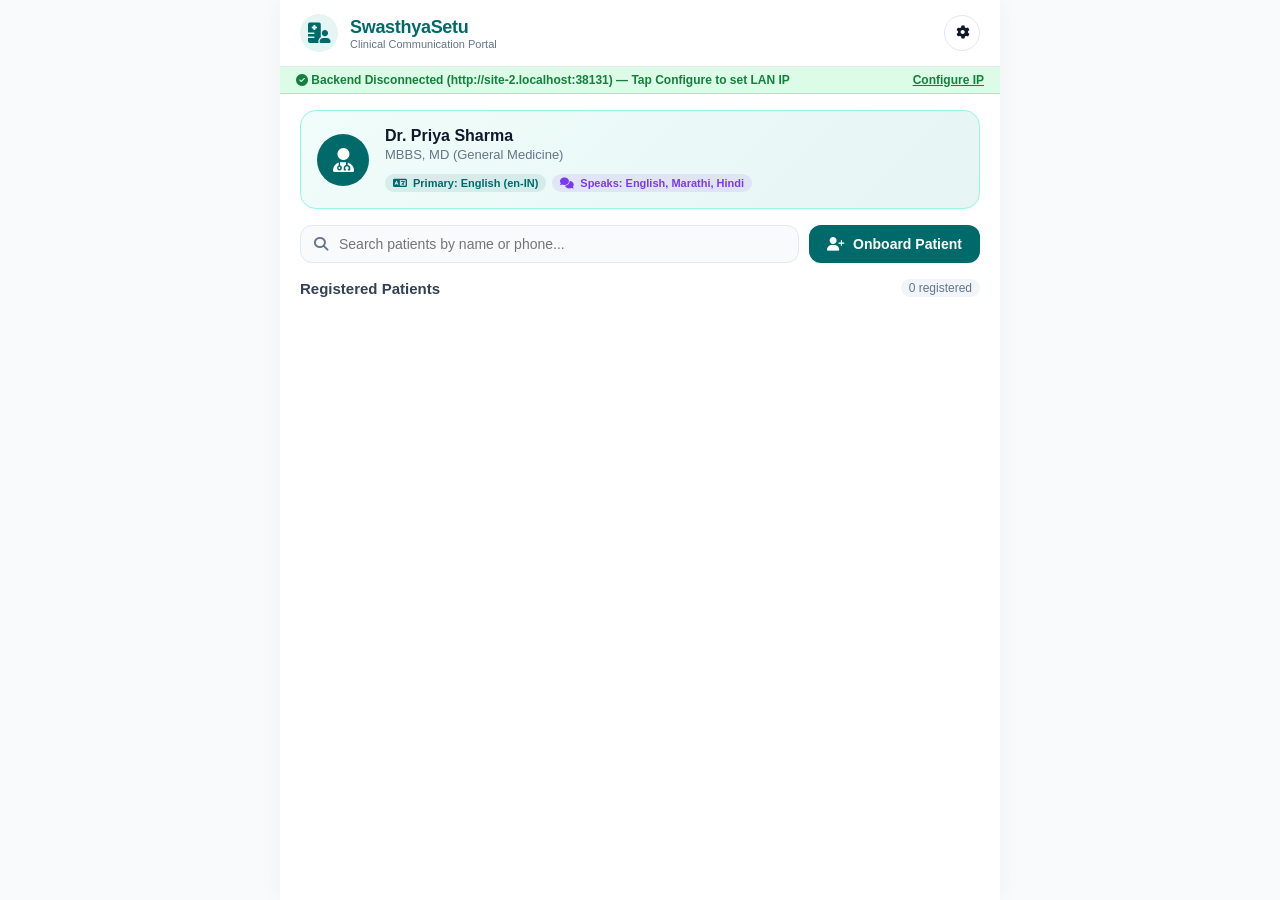
==== commit 00917946: "fix: resolve select language bubble click handlers and missing element IDs in setupEventListeners" ====
--- a/frontend/index.html
+++ b/frontend/index.html
@@ -103,67 +103,67 @@
 
           <!-- Interactive Floating Bubble Stage -->
           <div class="floating-bubble-stage">
-            <div class="lang-bubble featured" data-lang="hi-IN" data-name="Hindi" data-native="हिन्दी">
+            <div class="lang-bubble featured" data-lang="hi-IN" data-name="Hindi" data-native="हिन्दी" onclick="window.selectOnboardingBubble('hi-IN', 'Hindi (हिन्दी)')">
               <span class="native-name">हिन्दी</span>
               <span class="english-name">Hindi</span>
               <span class="code-tag">hi-IN</span>
             </div>
 
-            <div class="lang-bubble featured" data-lang="mr-IN" data-name="Marathi" data-native="मराठी">
+            <div class="lang-bubble featured" data-lang="mr-IN" data-name="Marathi" data-native="मराठी" onclick="window.selectOnboardingBubble('mr-IN', 'Marathi (मराठी)')">
               <span class="native-name">मराठी</span>
               <span class="english-name">Marathi</span>
               <span class="code-tag">mr-IN</span>
             </div>
 
-            <div class="lang-bubble featured" data-lang="en-IN" data-name="English" data-native="English">
+            <div class="lang-bubble featured" data-lang="en-IN" data-name="English" data-native="English" onclick="window.selectOnboardingBubble('en-IN', 'Indian English')">
               <span class="native-name">English</span>
               <span class="english-name">Indian English</span>
               <span class="code-tag">en-IN</span>
             </div>
 
-            <div class="lang-bubble" data-lang="gu-IN" data-name="Gujarati" data-native="ગુજરાતી">
+            <div class="lang-bubble" data-lang="gu-IN" data-name="Gujarati" data-native="ગુજરાતી" onclick="window.selectOnboardingBubble('gu-IN', 'Gujarati (ગુજરાતી)')">
               <span class="native-name">ગુજરાતી</span>
               <span class="english-name">Gujarati</span>
               <span class="code-tag">gu-IN</span>
             </div>
 
-            <div class="lang-bubble" data-lang="bn-IN" data-name="Bengali" data-native="বাংলা">
+            <div class="lang-bubble" data-lang="bn-IN" data-name="Bengali" data-native="বাংলা" onclick="window.selectOnboardingBubble('bn-IN', 'Bengali (বাংলা)')">
               <span class="native-name">বাংলা</span>
               <span class="english-name">Bengali</span>
               <span class="code-tag">bn-IN</span>
             </div>
 
-            <div class="lang-bubble" data-lang="ta-IN" data-name="Tamil" data-native="தமிழ்">
+            <div class="lang-bubble" data-lang="ta-IN" data-name="Tamil" data-native="தமிழ்" onclick="window.selectOnboardingBubble('ta-IN', 'Tamil (தமிழ்)')">
               <span class="native-name">தமிழ்</span>
               <span class="english-name">Tamil</span>
               <span class="code-tag">ta-IN</span>
             </div>
 
-            <div class="lang-bubble" data-lang="te-IN" data-name="Telugu" data-native="తెలుగు">
+            <div class="lang-bubble" data-lang="te-IN" data-name="Telugu" data-native="తెలుగు" onclick="window.selectOnboardingBubble('te-IN', 'Telugu (తెలుగు)')">
               <span class="native-name">తెలుగు</span>
               <span class="english-name">Telugu</span>
               <span class="code-tag">te-IN</span>
             </div>
 
-            <div class="lang-bubble" data-lang="kn-IN" data-name="Kannada" data-native="ಕನ್ನಡ">
+            <div class="lang-bubble" data-lang="kn-IN" data-name="Kannada" data-native="ಕನ್ನಡ" onclick="window.selectOnboardingBubble('kn-IN', 'Kannada (ಕನ್ನಡ)')">
               <span class="native-name">ಕನ್ನಡ</span>
               <span class="english-name">Kannada</span>
               <span class="code-tag">kn-IN</span>
             </div>
 
-            <div class="lang-bubble" data-lang="ml-IN" data-name="Malayalam" data-native="മലയാളം">
+            <div class="lang-bubble" data-lang="ml-IN" data-name="Malayalam" data-native="മലയാളം" onclick="window.selectOnboardingBubble('ml-IN', 'Malayalam (മലയാളം)')">
               <span class="native-name">മലയാളം</span>
               <span class="english-name">Malayalam</span>
               <span class="code-tag">ml-IN</span>
             </div>
 
-            <div class="lang-bubble" data-lang="pa-IN" data-name="Punjabi" data-native="ਪੰਜਾਬੀ">
+            <div class="lang-bubble" data-lang="pa-IN" data-name="Punjabi" data-native="ਪੰਜਾਬੀ" onclick="window.selectOnboardingBubble('pa-IN', 'Punjabi (ਪੰਜਾਬੀ)')">
               <span class="native-name">ਪੰਜਾਬੀ</span>
               <span class="english-name">Punjabi</span>
               <span class="code-tag">pa-IN</span>
             </div>
 
-            <div class="lang-bubble" data-lang="or-IN" data-name="Odia" data-native="ଓଡ଼ିଆ">
+            <div class="lang-bubble" data-lang="or-IN" data-name="Odia" data-native="ଓଡ଼ିଆ" onclick="window.selectOnboardingBubble('or-IN', 'Odia (ଓଡ଼ିଆ)')">
               <span class="native-name">ଓଡ଼ିଆ</span>
               <span class="english-name">Odia</span>
               <span class="code-tag">or-IN</span>
--- a/frontend/css/style.css
+++ b/frontend/css/style.css
@@ -543,6 +543,10 @@
   height: 116px;
 }
 
+.lang-bubble * {
+  pointer-events: none;
+}
+
 .lang-bubble .native-name {
   font-size: 16px;
   font-weight: 800;
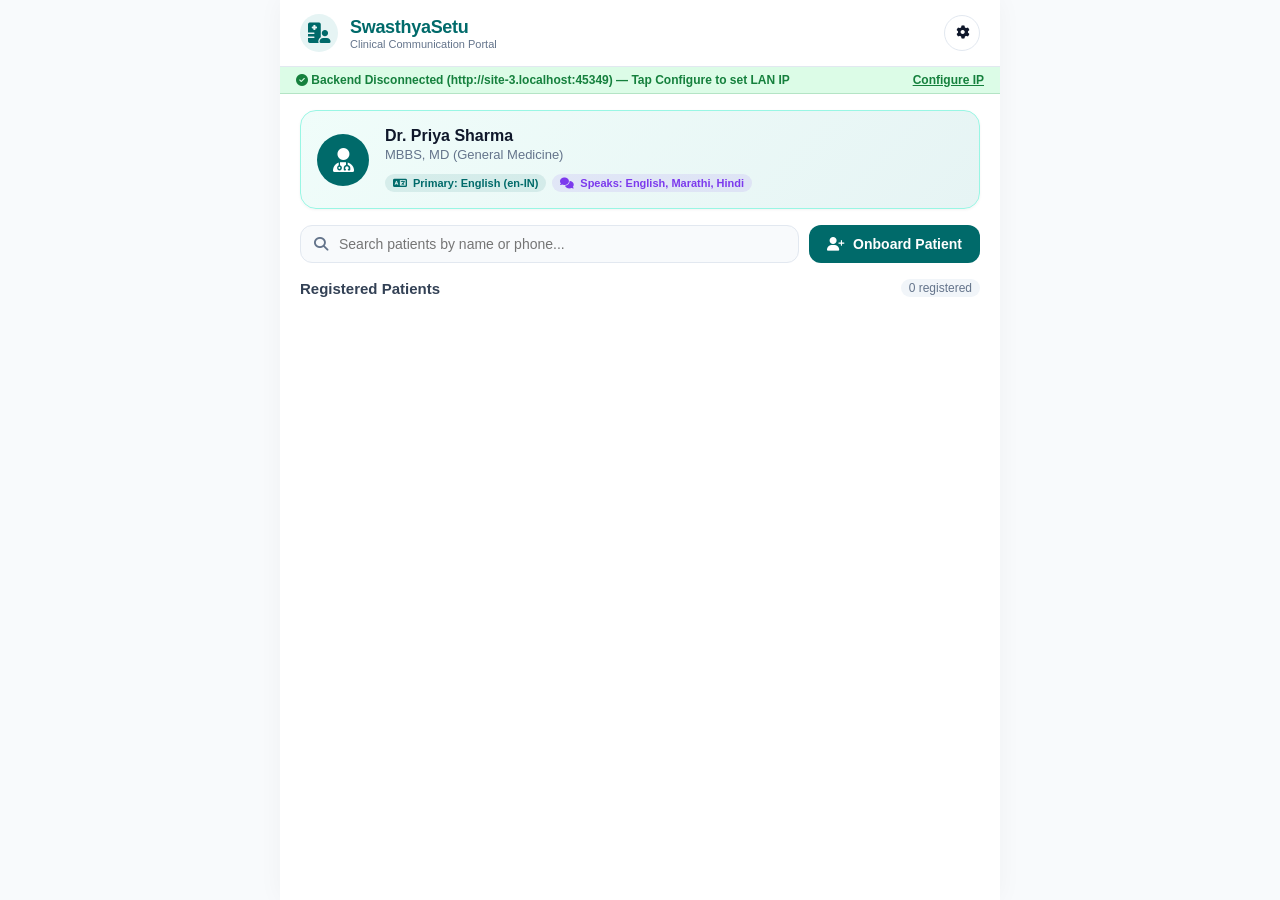
==== commit f7c7ace3: "feat: AI answer validation, automated speech-to-speech loop with silence detection, and zero mock de" ====
--- a/frontend/index.html
+++ b/frontend/index.html
@@ -225,6 +225,12 @@
               <div id="intake-rec-timer" style="display: none; font-size: 13px; font-weight: 700; color: var(--error-red);">
                 00:00
               </div>
+            </div>
+
+            <!-- AI Validation / Correction Alert Banner -->
+            <div id="intake-validation-alert" style="display: none; align-items: center; gap: 8px; margin-top: 10px; padding: 10px 14px; background: #fff1f2; border: 1px solid #fecdd3; border-radius: var(--radius-sm); color: #be123c; font-size: 13px; font-weight: 600;">
+              <i class="fa-solid fa-triangle-exclamation" style="font-size: 16px; flex-shrink: 0;"></i>
+              <span id="intake-validation-text"></span>
             </div>
 
             <div style="display: flex; gap: 8px; margin-top: 12px;">
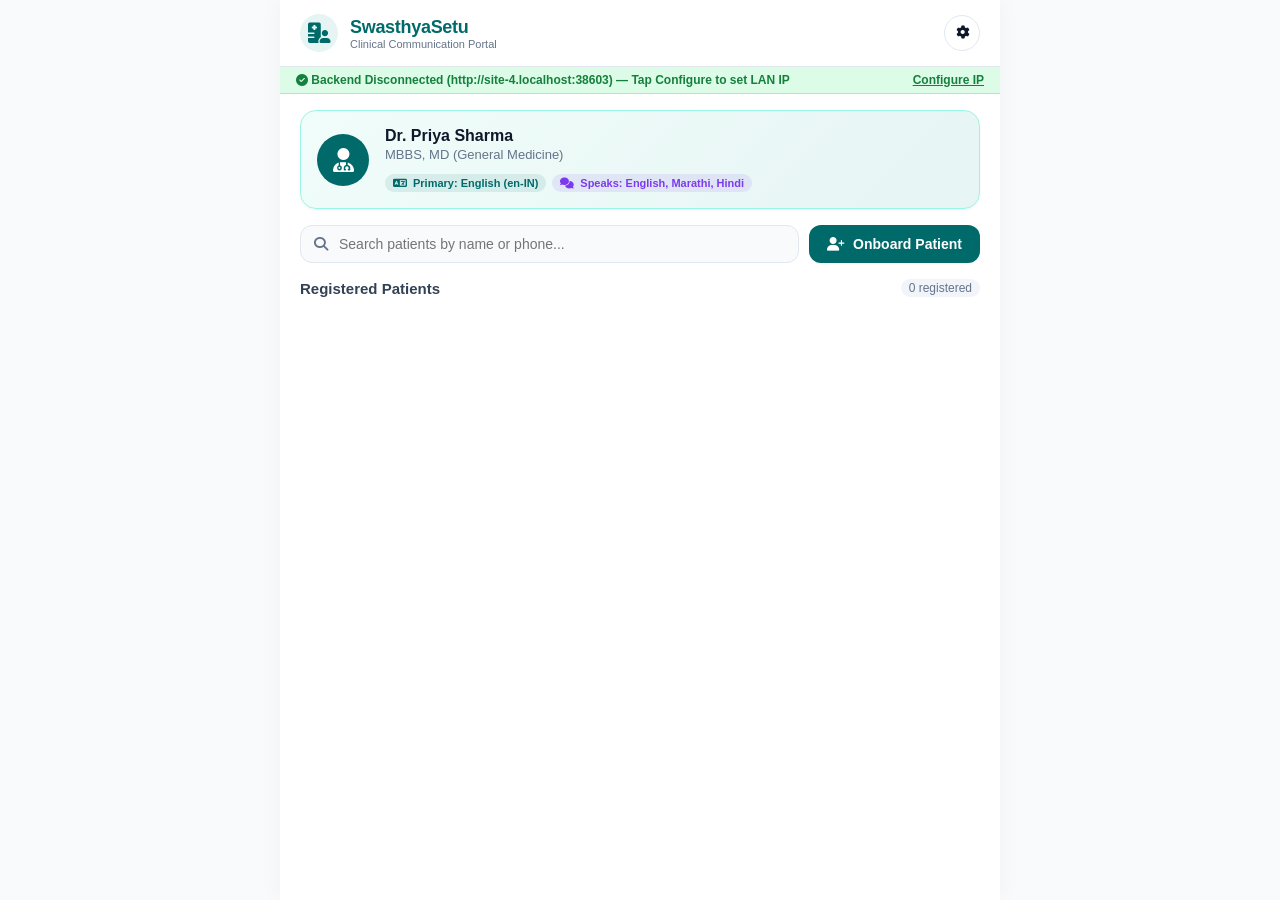
==== commit 58e4deb1: "feat: zero-default intake with female voice, VAD auto pause detection, request queue, strict male/fe" ====
--- a/frontend/index.html
+++ b/frontend/index.html
@@ -499,11 +499,11 @@
           <h3 style="font-size: 14px; font-weight: 700; margin-bottom: 12px;">Physician Assessment</h3>
           <div class="form-group" style="margin-bottom: 12px;">
             <label>Doctor Diagnosis *</label>
-            <input type="text" id="draft-diagnosis" placeholder="Enter confirmed clinical diagnosis..." value="Acute Viral Fever with tension headache">
+            <input type="text" id="draft-diagnosis" placeholder="Enter confirmed clinical diagnosis..." value="">
           </div>
           <div class="form-group">
             <label>Doctor Clinical Notes</label>
-            <textarea id="draft-notes" rows="3" placeholder="Enter clinical observations, rest advisory, and diet instructions...">Patient presented with 3-day history of fever and bilateral headache. Advised hydration, rest, and light diet.</textarea>
+            <textarea id="draft-notes" rows="3" placeholder="Enter clinical observations, rest advisory, and diet instructions..."></textarea>
           </div>
         </div>
 
@@ -669,10 +669,11 @@
       <!-- Speech Voice Profile -->
       <div class="card" style="background: var(--secondary-light); border-color: #bae6fd; padding: 12px;">
         <div style="display: flex; align-items: center; gap: 8px; font-weight: 700; color: #0284c7; font-size: 13px;">
-          <i class="fa-solid fa-volume-high"></i> Voice Profile: Male Default Voices
+          <i class="fa-solid fa-volume-high"></i> Voice Configuration
         </div>
         <p style="font-size: 11px; color: #0369a1; margin-top: 4px;">
-          Deepak (Hindi), Omkar (Marathi), Deven (English) configured as default male synthesis voices.
+          <strong>Form Filling:</strong> Female Voice (Nalini / Kaveri / Devika)<br>
+          <strong>Consultation:</strong> Male Default Voice (Deepak / Omkar / Deven)
         </p>
       </div>
 
@@ -733,23 +734,23 @@
 
       <div class="form-group">
         <label>Medicine Name *</label>
-        <input type="text" id="presc-med" value="Tab Paracetamol" required>
+        <input type="text" id="presc-med" placeholder="e.g. Tab Paracetamol" required>
       </div>
       <div class="form-group">
         <label>Strength</label>
-        <input type="text" id="presc-strength" value="500mg">
+        <input type="text" id="presc-strength" placeholder="e.g. 500mg">
       </div>
       <div class="form-group">
         <label>Dose</label>
-        <input type="text" id="presc-dose" value="1 tablet">
+        <input type="text" id="presc-dose" placeholder="e.g. 1 tablet">
       </div>
       <div class="form-group">
         <label>Frequency</label>
-        <input type="text" id="presc-freq" value="Twice daily">
+        <input type="text" id="presc-freq" placeholder="e.g. Twice daily">
       </div>
       <div class="form-group">
         <label>Duration</label>
-        <input type="text" id="presc-duration" value="3 days">
+        <input type="text" id="presc-duration" placeholder="e.g. 3 days">
       </div>
 
       <div class="form-actions">
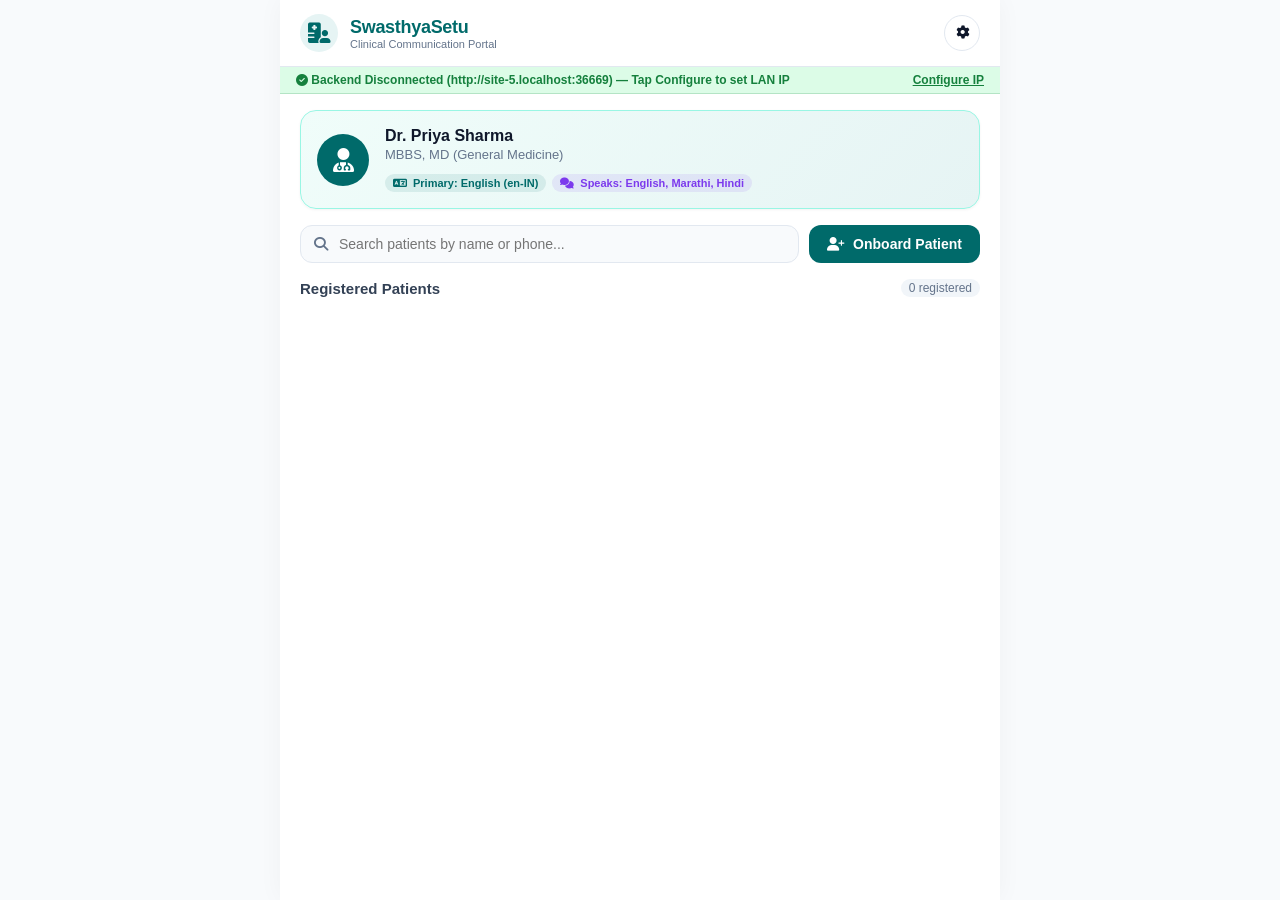
==== commit 555620b3: "Implement AI report generation from chat history, doctor AI dictation for vitals, patient medical hi" ====
--- a/frontend/index.html
+++ b/frontend/index.html
@@ -372,8 +372,8 @@
 
         <div>
           <div class="section-header">
-            <h2>Consultation History</h2>
-            <span class="count-badge" id="consultation-count-badge">0 past visits</span>
+            <h2><i class="fa-solid fa-notes-medical" style="color: var(--primary-teal); margin-right: 6px;"></i> Medical History & Reports</h2>
+            <span class="count-badge" id="consultation-count-badge">0 saved reports</span>
           </div>
           <div id="consultation-history-list" class="patient-list">
             <!-- Rendered dynamically -->
@@ -389,8 +389,8 @@
             <h3 id="cons-patient-title" style="font-size: 15px; font-weight: 700;">Consultation</h3>
             <span style="font-size: 11px; color: var(--success-green); font-weight: 600;" id="cons-status-badge">Active Session</span>
           </div>
-          <button id="btn-review-draft" class="btn btn-primary btn-sm">
-            <i class="fa-solid fa-clipboard-check"></i> Review Draft & Report
+          <button id="btn-review-draft" class="btn btn-primary btn-sm" title="Send full chat history to AI to generate clinical report">
+            <i class="fa-solid fa-file-waveform"></i> Generate AI Report
           </button>
         </div>
 
@@ -452,7 +452,7 @@
               <i class="fa-solid fa-microphone"></i>
             </button>
 
-            <button id="btn-open-presets" class="btn btn-outline btn-sm" title="Scripted Demo Presets">
+            <button id="btn-open-presets" class="btn btn-outline btn-sm" title="Scripted Demo Presets" style="display: none;">
               <i class="fa-solid fa-list-check"></i> Demo Presets
             </button>
           </div>
@@ -462,7 +462,7 @@
             <span id="timer-display">00:00</span> Recording 16kHz WAV...
           </div>
           <div id="record-instruction" style="font-size: 11px; color: var(--text-muted);">
-            Tap microphone to speak turn in native language
+            Tap microphone to speak turn in native language (Real-time translation, Zero presets)
           </div>
         </div>
       </section>
@@ -484,6 +484,79 @@
           <p style="font-size: 11px; color: #92400e; margin-top: 4px;">
             The AI never diagnoses or prescribes autonomously. Doctor review and confirmation are legally required.
           </p>
+        </div>
+
+        <!-- Talk to AI Scribe Assistant (Dictate Vitals & Clinical Details) -->
+        <div class="card" style="border: 1.5px solid var(--ambient-border); background: #faf5ff;">
+          <div style="display: flex; align-items: center; justify-content: space-between; margin-bottom: 8px;">
+            <div style="display: flex; align-items: center; gap: 8px;">
+              <div style="width: 32px; height: 32px; border-radius: 50%; background: var(--ambient-purple); color: #fff; display: flex; align-items: center; justify-content: center; font-size: 13px;">
+                <i class="fa-solid fa-wand-magic-sparkles"></i>
+              </div>
+              <div>
+                <h3 style="font-size: 14px; font-weight: 800; color: #581c87;">Talk to AI Scribe Assistant</h3>
+                <p style="font-size: 11px; color: #7e22ce;">Dictate vitals (Weight, Height, BP, Pulse, Temp) or notes in English, Hindi, or Marathi</p>
+              </div>
+            </div>
+            <span class="badge-chip" style="background: var(--ambient-light); color: var(--ambient-purple); border: 1px solid var(--ambient-border); font-size: 10px;">Voice Scribe</span>
+          </div>
+
+          <div style="display: flex; gap: 8px; align-items: center; margin-top: 10px;">
+            <button id="btn-doctor-ai-mic" class="recorder-btn-large" style="width: 44px; height: 44px; font-size: 18px; background: var(--ambient-purple); box-shadow: 0 4px 10px rgba(124, 58, 237, 0.3); flex-shrink: 0;" title="Speak Vitals & Clinical Details">
+              <i class="fa-solid fa-microphone"></i>
+            </button>
+            <input type="text" id="input-doctor-ai-text" placeholder="e.g. Weight 70 kg, height 175 cm, BP 120/80 mmHg, pulse 74..." style="flex: 1; padding: 10px 14px; border: 1px solid var(--border-color); border-radius: var(--radius-sm); font-size: 13px;">
+            <button id="btn-submit-doctor-ai" class="btn btn-primary" style="background: var(--ambient-purple); padding: 10px 16px; flex-shrink: 0;">
+              <i class="fa-solid fa-paper-plane"></i> Send
+            </button>
+          </div>
+
+          <div id="doctor-ai-mic-status" style="font-size: 11px; font-weight: 600; color: #7e22ce; margin-top: 6px;">
+            Tap microphone to speak or type additional vitals & notes
+          </div>
+
+          <!-- AI Feedback / Confirmation Banner -->
+          <div id="doctor-ai-feedback" style="display: none; margin-top: 10px; padding: 10px 14px; background: #f3e8ff; border: 1px solid #d8b4fe; border-radius: var(--radius-sm); font-size: 12px; color: #581c87;">
+            <div style="display: flex; align-items: center; gap: 6px; font-weight: 700;">
+              <i class="fa-solid fa-robot"></i> <span id="doctor-ai-feedback-text">Vitals updated</span>
+            </div>
+          </div>
+        </div>
+
+        <!-- Patient Vitals Card -->
+        <div class="card">
+          <div style="display: flex; align-items: center; justify-content: space-between; margin-bottom: 12px;">
+            <h3 style="font-size: 14px; font-weight: 700;">
+              <i class="fa-solid fa-heart-pulse" style="color: #e11d48; margin-right: 6px;"></i> Patient Vitals
+            </h3>
+            <span style="font-size: 11px; color: var(--text-muted);">Auto-filled by AI / Editable</span>
+          </div>
+          <div style="display: grid; grid-template-columns: repeat(auto-fit, minmax(130px, 1fr)); gap: 10px;">
+            <div class="form-group">
+              <label style="font-size: 11px; font-weight: 600;">Weight (kg)</label>
+              <input type="number" step="0.1" id="vitals-weight" placeholder="e.g. 70">
+            </div>
+            <div class="form-group">
+              <label style="font-size: 11px; font-weight: 600;">Height (cm)</label>
+              <input type="number" step="0.5" id="vitals-height" placeholder="e.g. 175">
+            </div>
+            <div class="form-group">
+              <label style="font-size: 11px; font-weight: 600;">Blood Pressure</label>
+              <input type="text" id="vitals-bp" placeholder="e.g. 120/80 mmHg">
+            </div>
+            <div class="form-group">
+              <label style="font-size: 11px; font-weight: 600;">Pulse (bpm)</label>
+              <input type="number" id="vitals-pulse" placeholder="e.g. 74">
+            </div>
+            <div class="form-group">
+              <label style="font-size: 11px; font-weight: 600;">Temp (°F)</label>
+              <input type="number" step="0.1" id="vitals-temp" placeholder="e.g. 98.6">
+            </div>
+            <div class="form-group">
+              <label style="font-size: 11px; font-weight: 600;">SpO2 (%)</label>
+              <input type="number" id="vitals-spo2" placeholder="e.g. 98">
+            </div>
+          </div>
         </div>
 
         <!-- Patient Symptoms (AI Extracted) -->
@@ -760,6 +833,35 @@
     </div>
   </div>
 
+  <!-- MODAL: VIEW FULL MEDICAL REPORT -->
+  <div id="modal-view-report" class="modal-overlay">
+    <div class="modal-content" style="max-width: 640px; max-height: 90vh; overflow-y: auto;">
+      <div class="modal-header">
+        <div style="display: flex; align-items: center; gap: 8px;">
+          <div style="width: 32px; height: 32px; border-radius: 50%; background: var(--primary-light); color: var(--primary-teal); display: flex; align-items: center; justify-content: center; font-size: 15px;">
+            <i class="fa-solid fa-file-waveform"></i>
+          </div>
+          <div>
+            <h3 id="report-modal-title" style="font-size: 16px; font-weight: 800;">Official Medical Report</h3>
+            <p id="report-modal-subtitle" style="font-size: 11px; color: var(--text-muted);">Stored in SQLite Database</p>
+          </div>
+        </div>
+        <button class="icon-btn btn-close-modal"><i class="fa-solid fa-xmark"></i></button>
+      </div>
+
+      <div id="report-modal-body" style="display: flex; flex-direction: column; gap: 14px; font-size: 13px;">
+        <!-- Dynamically rendered full clinical report -->
+      </div>
+
+      <div class="form-actions" style="margin-top: 18px; justify-content: space-between;">
+        <button id="btn-print-report" class="btn btn-outline" style="gap: 6px;">
+          <i class="fa-solid fa-print"></i> Print / Save PDF
+        </button>
+        <button class="btn btn-primary btn-close-modal">Close</button>
+      </div>
+    </div>
+  </div>
+
   <!-- Scripts -->
   <script src="js/api.js"></script>
   <script src="js/audio.js"></script>
--- a/frontend/css/style.css
+++ b/frontend/css/style.css
@@ -1208,3 +1208,36 @@
   gap: 10px;
   margin-top: 8px;
 }
+
+/* Print Styles for Clinical Medical Report */
+@media print {
+  body * {
+    visibility: hidden;
+  }
+  #modal-view-report, #modal-view-report * {
+    visibility: visible;
+  }
+  #modal-view-report {
+    position: absolute;
+    left: 0;
+    top: 0;
+    width: 100%;
+    height: auto;
+    background: #ffffff !important;
+    padding: 0;
+    display: block !important;
+    z-index: 9999;
+  }
+  #modal-view-report .modal-content {
+    box-shadow: none !important;
+    border: none !important;
+    max-width: 100% !important;
+    max-height: none !important;
+    overflow: visible !important;
+    padding: 24px;
+  }
+  #modal-view-report .form-actions,
+  #modal-view-report .btn-close-modal {
+    display: none !important;
+  }
+}
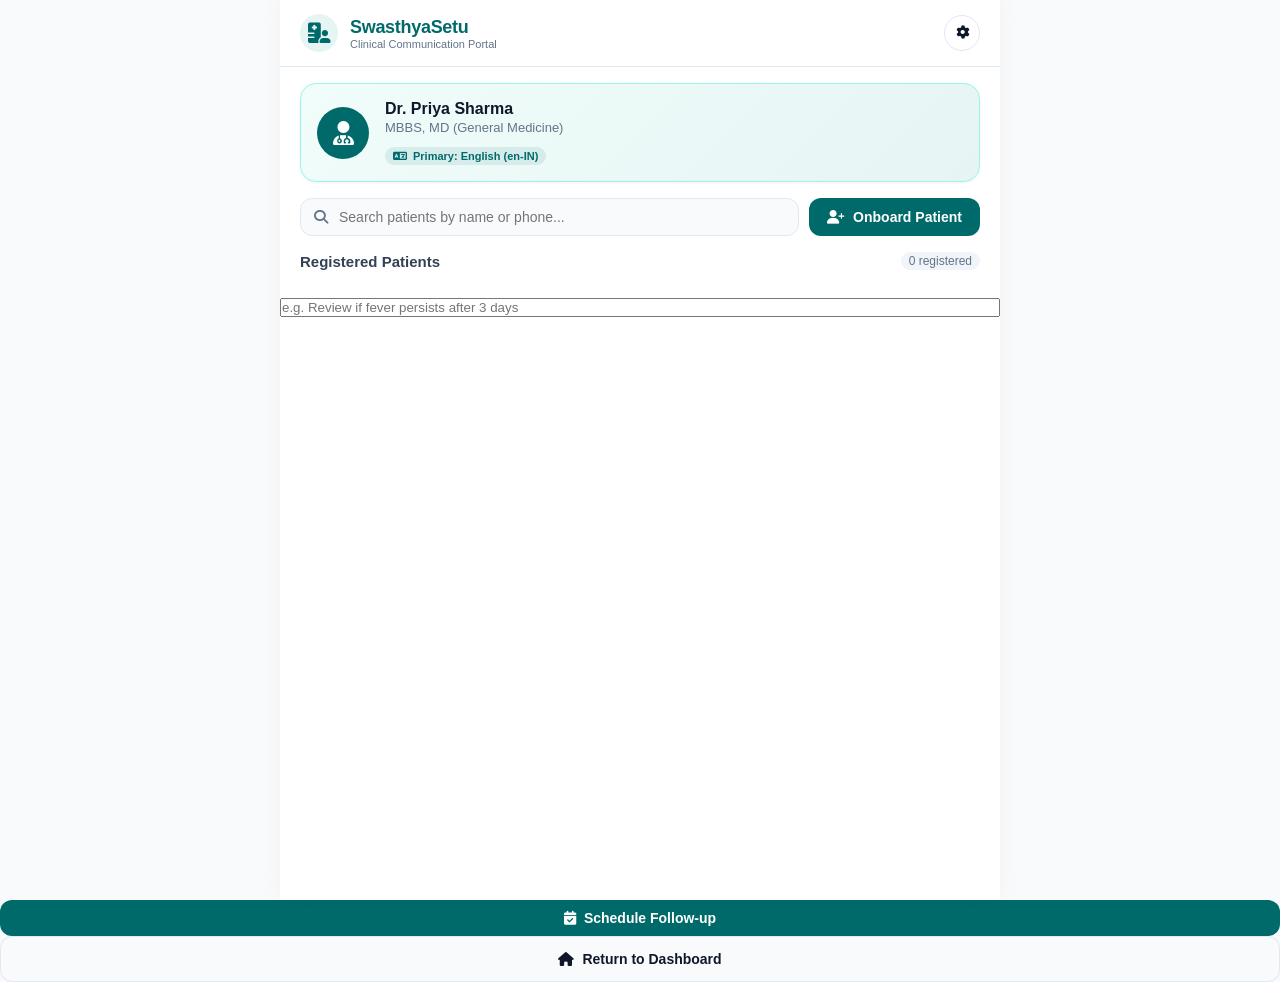
==== commit 35f33ef6: "feat: multilingual turn-by-turn consultation, doctor name sync, next date recommendation, and cached" ====
--- a/frontend/index.html
+++ b/frontend/index.html
@@ -27,13 +27,12 @@
       </div>
     </header>
 
-    <!-- Connection Status Banner -->
-    <div id="connection-banner" class="connection-banner">
+    <!-- Connection Status Banner (Friendly & Minimalist) -->
+    <div id="connection-banner" class="connection-banner" style="display: none;">
       <span class="banner-text">
-        <i class="fa-solid fa-circle-check"></i>
-        <span id="connection-status-text">Connecting to backend...</span>
+        <i class="fa-solid fa-spinner fa-spin"></i>
+        <span id="connection-status-text">Connecting...</span>
       </span>
-      <span class="config-link" id="link-configure-ip">Configure IP</span>
     </div>
 
     <!-- Main Views Container -->
@@ -54,10 +53,6 @@
                 <i class="fa-solid fa-language"></i>
                 <span id="dash-doctor-lang">Primary: English (en-IN)</span>
               </div>
-              <div class="lang-pill" style="background: rgba(124, 58, 237, 0.1); color: var(--ambient-purple);" id="dash-doctor-spoken">
-                <i class="fa-solid fa-comments"></i>
-                <span>Speaks: English, Marathi, Hindi</span>
-              </div>
             </div>
           </div>
         </div>
@@ -68,7 +63,7 @@
             <i class="fa-solid fa-magnifying-glass search-icon"></i>
             <input type="text" id="input-patient-search" placeholder="Search patients by name or phone...">
           </div>
-          <button id="btn-add-patient" class="btn btn-primary" title="Launch Voice Onboarding">
+          <button id="btn-add-patient" class="btn btn-primary" title="Launch Patient Onboarding">
             <i class="fa-solid fa-user-plus"></i> Onboard Patient
           </button>
         </div>
@@ -76,7 +71,7 @@
         <!-- Patients List Section -->
         <div>
           <div class="section-header">
-            <h2>Registered Patients</h2>
+            <h2 id="dash-registered-title">Registered Patients</h2>
             <span class="count-badge" id="patient-count-badge">0 registered</span>
           </div>
           <div id="patient-list-container" class="patient-list">
@@ -244,33 +239,33 @@
           <!-- Live Autofill Form Card -->
           <div class="autofill-preview-card">
             <div class="autofill-header">
-              <span><i class="fa-solid fa-file-waveform" style="color: var(--primary-teal); margin-right: 6px;"></i> Live Autofilled Intake Form</span>
-              <span class="badge-chip" style="background: var(--primary-light); color: var(--primary-teal); font-size: 10px;">Syncing in Real Time</span>
+              <span id="autofill-header-title"><i class="fa-solid fa-file-waveform" style="color: var(--primary-teal); margin-right: 6px;"></i> Live Autofilled Intake Form</span>
+              <span class="badge-chip" id="autofill-sync-badge" style="background: var(--primary-light); color: var(--primary-teal); font-size: 10px;">Syncing in Real Time</span>
             </div>
 
             <div class="autofill-grid">
               <div class="autofill-item" id="item-name">
-                <div class="autofill-label">Full Name</div>
+                <div class="autofill-label" id="autofill-label-name">Full Name</div>
                 <div class="autofill-value placeholder" id="field-preview-name">Pending response...</div>
               </div>
               <div class="autofill-item" id="item-age">
-                <div class="autofill-label">Age & Gender</div>
+                <div class="autofill-label" id="autofill-label-age">Age & Gender</div>
                 <div class="autofill-value placeholder" id="field-preview-age-gender">Pending response...</div>
               </div>
               <div class="autofill-item" id="item-phone">
-                <div class="autofill-label">Mobile Number</div>
+                <div class="autofill-label" id="autofill-label-phone">Mobile Number</div>
                 <div class="autofill-value placeholder" id="field-preview-phone">Pending response...</div>
               </div>
               <div class="autofill-item" id="item-complaint">
-                <div class="autofill-label">Chief Complaint</div>
+                <div class="autofill-label" id="autofill-label-complaint">Chief Complaint</div>
                 <div class="autofill-value placeholder" id="field-preview-complaint">Pending response...</div>
               </div>
               <div class="autofill-item" id="item-history" style="grid-column: span 2;">
-                <div class="autofill-label">Past History & Chronic Conditions</div>
+                <div class="autofill-label" id="autofill-label-history">Past History & Chronic Conditions</div>
                 <div class="autofill-value placeholder" id="field-preview-history">Pending response...</div>
               </div>
               <div class="autofill-item" id="item-allergies" style="grid-column: span 2;">
-                <div class="autofill-label">Known Allergies & Regular Medications</div>
+                <div class="autofill-label" id="autofill-label-allergies">Known Allergies & Regular Medications</div>
                 <div class="autofill-value placeholder" id="field-preview-allergies">Pending response...</div>
               </div>
             </div>
@@ -355,13 +350,13 @@
           <hr style="border: none; border-top: 1px solid var(--border-color); margin-bottom: 12px;">
           <div style="display: flex; align-items: center; gap: 8px; font-size: 13px;">
             <i class="fa-solid fa-language" style="color: var(--primary-teal);"></i>
-            <strong>Preferred Language:</strong>
+            <strong id="label-pref-lang">Preferred Language:</strong>
             <span id="card-patient-lang" class="badge-chip badge-hi">Hindi</span>
           </div>
 
           <!-- Pre-Consultation Summary Snippet if present -->
           <div id="card-patient-intake-box" style="display: none; margin-top: 12px; padding: 10px; background: #f8fafc; border-radius: var(--radius-sm); border-left: 3px solid var(--primary-teal); font-size: 12px;">
-            <strong>Intake Summary:</strong> <span id="card-patient-intake-text"></span>
+            <strong id="label-intake-summary">Intake Summary:</strong> <span id="card-patient-intake-text"></span>
           </div>
         </div>
 
@@ -372,7 +367,7 @@
 
         <div>
           <div class="section-header">
-            <h2><i class="fa-solid fa-notes-medical" style="color: var(--primary-teal); margin-right: 6px;"></i> Medical History & Reports</h2>
+            <h2 id="header-medical-history"><i class="fa-solid fa-notes-medical" style="color: var(--primary-teal); margin-right: 6px;"></i> Medical History & Reports</h2>
             <span class="count-badge" id="consultation-count-badge">0 saved reports</span>
           </div>
           <div id="consultation-history-list" class="patient-list">
@@ -381,7 +376,7 @@
         </div>
       </section>
 
-      <!-- VIEW 3: LIVE TURN-BASED OR AMBIENT CONSULTATION -->
+      <!-- VIEW 3: LIVE TURN-BASED CONSULTATION -->
       <section id="view-consultation" class="view-section" style="padding: 12px; gap: 12px; flex: 1;">
         <!-- Top consultation bar -->
         <div class="consultation-header-bar card" style="padding: 12px 16px;">
@@ -394,26 +389,14 @@
           </button>
         </div>
 
-        <!-- AMBIENT BACKGROUND SCRIBE BANNER (Shown when Ambient mode is active) -->
-        <div id="ambient-mode-banner" class="ambient-mode-banner" style="display: none;">
-          <div class="ambient-dot"></div>
-          <div style="flex: 1;">
-            <div style="font-size: 13px; font-weight: 800;">🎙️ Background Scribe Mode Active</div>
-            <div style="font-size: 11px; opacity: 0.9;" id="ambient-mode-sub">
-              Passively listening to shared Marathi conversation (Zero TTS interruptions). Live English report compiling.
-            </div>
-          </div>
-          <span class="badge-chip" style="background: rgba(255,255,255,0.2); color: #ffffff; font-size: 10px;">Ambient</span>
-        </div>
-
-        <!-- Language Pair Bar (for normal mode) -->
+        <!-- Language Pair Bar -->
         <div class="lang-pair-container card" id="cons-lang-pair-bar" style="padding: 8px 14px; justify-content: space-between;">
           <span class="badge-chip badge-hi" id="cons-badge-patient">Patient: Hindi</span>
           <i class="fa-solid fa-arrow-right-arrow-left" style="color: var(--text-muted); font-size: 12px;"></i>
           <span class="badge-chip badge-en" id="cons-badge-doctor">Doctor: English</span>
         </div>
 
-        <!-- Speaker Selector (for normal mode) -->
+        <!-- Speaker Selector -->
         <div class="speaker-toggle-container" id="cons-speaker-toggle">
           <button id="btn-speaker-patient" class="speaker-btn active patient">
             <i class="fa-solid fa-user"></i> PATIENT SPEAKS
@@ -423,16 +406,33 @@
           </button>
         </div>
 
+        <!-- Doctor Speaking Language Selector (Doctor can speak in any language) -->
+        <div id="doctor-speak-lang-bar" style="display: none; align-items: center; justify-content: space-between; padding: 8px 12px; background: #f0fdf4; border: 1px solid #bbf7d0; border-radius: var(--radius-sm); font-size: 12px;">
+          <span style="font-weight: 700; color: #166534;" id="label-doc-speaking-in">Doctor Speaking In:</span>
+          <select id="doctor-speak-lang" style="padding: 4px 10px; border-radius: 6px; border: 1px solid #86efac; font-weight: 700; color: #15803d; background: #ffffff;">
+            <option value="en-IN">English</option>
+            <option value="mr-IN">Marathi (मराठी)</option>
+            <option value="hi-IN">Hindi (हिंदी)</option>
+            <option value="gu-IN">Gujarati (ગુજરાતી)</option>
+            <option value="bn-IN">Bengali (বাংলা)</option>
+            <option value="ta-IN">Tamil (தமிழ்)</option>
+            <option value="te-IN">Telugu (తెలుగు)</option>
+            <option value="kn-IN">Kannada (ಕನ್ನಡ)</option>
+            <option value="ml-IN">Malayalam (മലയാളം)</option>
+            <option value="pa-IN">Punjabi (ਪੰਜਾਬੀ)</option>
+            <option value="or-IN">Odia (ଓଡ଼ିଆ)</option>
+          </select>
+        </div>
+
         <!-- Turn Direction Banner -->
         <div id="turn-direction-banner" class="turn-direction-banner patient-turn">
           <i class="fa-solid fa-circle-arrow-right"></i>
-          <span id="turn-direction-text">Patient Speaks (Hindi) ➔ Doctor Listens (English)</span>
-        </div>
-
-        <!-- Processing status indicator -->
-        <div id="turn-processing-banner" style="display: none; align-items: center; justify-content: center; gap: 8px; padding: 8px; background: #e0f2fe; color: #0284c7; border-radius: var(--radius-sm); font-size: 12px; font-weight: 700;">
-          <i class="fa-solid fa-spinner fa-spin"></i>
-          <span id="turn-processing-text">Processing turn...</span>
+          <span id="turn-direction-text">Patient Speaks ➔ Doctor Listens</span>
+        </div>
+
+        <!-- Clean Loading Symbol Indicator (No developer messages) -->
+        <div id="turn-processing-banner" style="display: none; align-items: center; justify-content: center; padding: 10px;">
+          <i class="fa-solid fa-spinner fa-spin" style="font-size: 22px; color: var(--primary-teal);"></i>
         </div>
 
         <!-- Transcript Timeline -->
@@ -443,26 +443,22 @@
         <!-- Recording & Control Footer -->
         <div class="recorder-footer-card">
           <div style="display: flex; align-items: center; gap: 20px;">
-            <button id="btn-open-text-turn" class="btn btn-outline btn-sm" title="Type Utterance Fallback">
+            <button id="btn-open-text-turn" class="btn btn-outline btn-sm" title="Type Utterance">
               <i class="fa-solid fa-keyboard"></i> Type
             </button>
 
             <!-- Large Microphone Button -->
-            <button id="btn-record-turn" class="recorder-btn-large" title="Hold/Tap to Speak">
+            <button id="btn-record-turn" class="recorder-btn-large" title="Tap to Speak">
               <i class="fa-solid fa-microphone"></i>
             </button>
-
-            <button id="btn-open-presets" class="btn btn-outline btn-sm" title="Scripted Demo Presets" style="display: none;">
-              <i class="fa-solid fa-list-check"></i> Demo Presets
-            </button>
           </div>
 
           <div id="record-timer" class="recording-timer" style="display: none;">
             <i class="fa-solid fa-circle fa-beat" style="font-size: 8px; margin-right: 4px;"></i>
-            <span id="timer-display">00:00</span> Recording 16kHz WAV...
+            <span id="timer-display">00:00</span>
           </div>
           <div id="record-instruction" style="font-size: 11px; color: var(--text-muted);">
-            Tap microphone to speak turn in native language (Real-time translation, Zero presets)
+            Tap microphone to speak turn in native language
           </div>
         </div>
       </section>
@@ -473,20 +469,20 @@
           <button id="btn-back-to-consultation" class="icon-btn" title="Back to Consultation">
             <i class="fa-solid fa-arrow-left"></i>
           </button>
-          <h2 style="font-size: 18px; font-weight: 700;">Review Consultation Draft</h2>
+          <h2 id="draft-review-title" style="font-size: 18px; font-weight: 700;">Review Consultation Draft</h2>
         </div>
 
         <!-- Mandatory AI Draft Disclaimer Banner -->
         <div class="card" style="background: var(--warning-light); border-color: #fde68a; padding: 12px 16px;">
-          <div style="display: flex; align-items: center; gap: 8px; color: var(--warning-amber); font-weight: 800; font-size: 13px;">
+          <div id="ai-disclaimer-title" style="display: flex; align-items: center; gap: 8px; color: var(--warning-amber); font-weight: 800; font-size: 13px;">
             <i class="fa-solid fa-triangle-exclamation"></i> AI-GENERATED DRAFT — PENDING DOCTOR REVIEW
           </div>
-          <p style="font-size: 11px; color: #92400e; margin-top: 4px;">
+          <p id="ai-disclaimer-desc" style="font-size: 11px; color: #92400e; margin-top: 4px;">
             The AI never diagnoses or prescribes autonomously. Doctor review and confirmation are legally required.
           </p>
         </div>
 
-        <!-- Talk to AI Scribe Assistant (Dictate Vitals & Clinical Details) -->
+        <!-- Talk to AI Scribe Assistant (Dictate Vitals & Clinical Details in Any Language -> English Report) -->
         <div class="card" style="border: 1.5px solid var(--ambient-border); background: #faf5ff;">
           <div style="display: flex; align-items: center; justify-content: space-between; margin-bottom: 8px;">
             <div style="display: flex; align-items: center; gap: 8px;">
@@ -494,8 +490,8 @@
                 <i class="fa-solid fa-wand-magic-sparkles"></i>
               </div>
               <div>
-                <h3 style="font-size: 14px; font-weight: 800; color: #581c87;">Talk to AI Scribe Assistant</h3>
-                <p style="font-size: 11px; color: #7e22ce;">Dictate vitals (Weight, Height, BP, Pulse, Temp) or notes in English, Hindi, or Marathi</p>
+                <h3 id="talk-ai-title" style="font-size: 14px; font-weight: 800; color: #581c87;">Talk to AI Scribe Assistant</h3>
+                <p id="talk-ai-desc" style="font-size: 11px; color: #7e22ce;">Dictate vitals (Weight, Height, BP, Pulse, Temp) or notes in English, Hindi, or Marathi</p>
               </div>
             </div>
             <span class="badge-chip" style="background: var(--ambient-light); color: var(--ambient-purple); border: 1px solid var(--ambient-border); font-size: 10px;">Voice Scribe</span>
@@ -526,42 +522,60 @@
         <!-- Patient Vitals Card -->
         <div class="card">
           <div style="display: flex; align-items: center; justify-content: space-between; margin-bottom: 12px;">
-            <h3 style="font-size: 14px; font-weight: 700;">
+            <h3 id="vitals-card-title" style="font-size: 14px; font-weight: 700;">
               <i class="fa-solid fa-heart-pulse" style="color: #e11d48; margin-right: 6px;"></i> Patient Vitals
             </h3>
-            <span style="font-size: 11px; color: var(--text-muted);">Auto-filled by AI / Editable</span>
+            <span id="vitals-card-sub" style="font-size: 11px; color: var(--text-muted);">Auto-filled by AI / Editable</span>
           </div>
           <div style="display: grid; grid-template-columns: repeat(auto-fit, minmax(130px, 1fr)); gap: 10px;">
             <div class="form-group">
-              <label style="font-size: 11px; font-weight: 600;">Weight (kg)</label>
+              <label id="label-vitals-weight" style="font-size: 11px; font-weight: 600;">Weight (kg)</label>
               <input type="number" step="0.1" id="vitals-weight" placeholder="e.g. 70">
             </div>
             <div class="form-group">
-              <label style="font-size: 11px; font-weight: 600;">Height (cm)</label>
+              <label id="label-vitals-height" style="font-size: 11px; font-weight: 600;">Height (cm)</label>
               <input type="number" step="0.5" id="vitals-height" placeholder="e.g. 175">
             </div>
             <div class="form-group">
-              <label style="font-size: 11px; font-weight: 600;">Blood Pressure</label>
+              <label id="label-vitals-bp" style="font-size: 11px; font-weight: 600;">Blood Pressure</label>
               <input type="text" id="vitals-bp" placeholder="e.g. 120/80 mmHg">
             </div>
             <div class="form-group">
-              <label style="font-size: 11px; font-weight: 600;">Pulse (bpm)</label>
+              <label id="label-vitals-pulse" style="font-size: 11px; font-weight: 600;">Pulse (bpm)</label>
               <input type="number" id="vitals-pulse" placeholder="e.g. 74">
             </div>
             <div class="form-group">
-              <label style="font-size: 11px; font-weight: 600;">Temp (°F)</label>
+              <label id="label-vitals-temp" style="font-size: 11px; font-weight: 600;">Temp (°F)</label>
               <input type="number" step="0.1" id="vitals-temp" placeholder="e.g. 98.6">
             </div>
             <div class="form-group">
-              <label style="font-size: 11px; font-weight: 600;">SpO2 (%)</label>
+              <label id="label-vitals-spo2" style="font-size: 11px; font-weight: 600;">SpO2 (%)</label>
               <input type="number" id="vitals-spo2" placeholder="e.g. 98">
+            </div>
+          </div>
+        </div>
+
+        <!-- Recommended Next Consultation Card (AI Analyzed) -->
+        <div class="card" style="border-left: 4px solid var(--primary-teal); background: #f0fdfa;">
+          <div style="display: flex; align-items: center; justify-content: space-between; flex-wrap: wrap; gap: 10px;">
+            <div>
+              <div style="font-size: 13px; font-weight: 800; color: #0f766e;">
+                <i class="fa-regular fa-calendar-check" style="margin-right: 6px;"></i> <span id="label-draft-next-consultation">Recommended Next Consultation</span>
+              </div>
+              <div id="draft-followup-text" style="font-size: 12px; color: #115e59; margin-top: 3px;">
+                Review after 3 days if symptoms persist
+              </div>
+            </div>
+            <div style="display: flex; align-items: center; gap: 8px;">
+              <label style="font-size: 12px; font-weight: 700; color: #0f766e;" id="label-draft-next-date">Date:</label>
+              <input type="date" id="draft-next-date" style="padding: 8px 12px; border: 1px solid #99f6e4; border-radius: 6px; font-weight: 700; color: #0f766e; background: #ffffff;">
             </div>
           </div>
         </div>
 
         <!-- Patient Symptoms (AI Extracted) -->
         <div class="card">
-          <h3 style="font-size: 14px; font-weight: 700; margin-bottom: 10px;">Patient-Reported Symptoms</h3>
+          <h3 id="symptoms-card-title" style="font-size: 14px; font-weight: 700; margin-bottom: 10px;">Patient-Reported Symptoms</h3>
           <div id="draft-symptoms-list" style="display: flex; flex-direction: column; gap: 6px;">
             <!-- Rendered dynamically -->
           </div>
@@ -569,13 +583,13 @@
 
         <!-- Doctor Diagnosis & Notes Form -->
         <div class="card">
-          <h3 style="font-size: 14px; font-weight: 700; margin-bottom: 12px;">Physician Assessment</h3>
+          <h3 id="assessment-card-title" style="font-size: 14px; font-weight: 700; margin-bottom: 12px;">Physician Assessment</h3>
           <div class="form-group" style="margin-bottom: 12px;">
-            <label>Doctor Diagnosis *</label>
+            <label id="label-draft-diagnosis">Doctor Diagnosis *</label>
             <input type="text" id="draft-diagnosis" placeholder="Enter confirmed clinical diagnosis..." value="">
           </div>
           <div class="form-group">
-            <label>Doctor Clinical Notes</label>
+            <label id="label-draft-notes">Doctor Clinical Notes</label>
             <textarea id="draft-notes" rows="3" placeholder="Enter clinical observations, rest advisory, and diet instructions..."></textarea>
           </div>
         </div>
@@ -583,7 +597,7 @@
         <!-- Prescriptions Builder -->
         <div class="card">
           <div style="display: flex; align-items: center; justify-content: space-between; margin-bottom: 12px;">
-            <h3 style="font-size: 14px; font-weight: 700;">Prescriptions</h3>
+            <h3 id="prescriptions-card-title" style="font-size: 14px; font-weight: 700;">Prescriptions</h3>
             <button id="btn-add-prescription" class="btn btn-outline btn-sm">
               <i class="fa-solid fa-plus"></i> Add Medicine
             </button>
@@ -607,21 +621,21 @@
           <div style="width: 56px; height: 56px; border-radius: 50%; background: var(--success-green); color: #ffffff; display: flex; align-items: center; justify-content: center; font-size: 26px; margin: 0 auto 16px;">
             <i class="fa-solid fa-check"></i>
           </div>
-          <h2 style="font-size: 20px; font-weight: 800; color: #166534;">Clinical Record Approved</h2>
-          <p style="font-size: 13px; color: #15803d; margin-top: 6px;">
+          <h2 id="approval-title" style="font-size: 20px; font-weight: 800; color: #166534;">Clinical Record Approved</h2>
+          <p id="approval-subtitle" style="font-size: 13px; color: #15803d; margin-top: 6px;">
             Medical record safely archived in <strong>canonical English strictly</strong>.
           </p>
         </div>
 
         <!-- Appointment Follow-up Section -->
         <div class="card">
-          <h3 style="font-size: 15px; font-weight: 700; margin-bottom: 12px;">Schedule Follow-up Appointment</h3>
+          <h3 id="followup-card-title" style="font-size: 15px; font-weight: 700; margin-bottom: 12px;">Schedule Follow-up Appointment</h3>
           <div class="form-group" style="margin-bottom: 12px;">
-            <label>Follow-up Date *</label>
+            <label id="label-followup-date">Follow-up Date *</label>
             <input type="date" id="followup-date">
           </div>
           <div class="form-group" style="margin-bottom: 16px;">
-            <label>Follow-up Instructions (Appointment Only)</label>
+            <label id="label-followup-notes">Follow-up Instructions (Appointment Only)</label>
             <input type="text" id="followup-notes" placeholder="e.g. Review if fever persists after 3 days">
           </div>
           <button id="btn-schedule-followup" class="btn btn-primary" style="width: 100%;">
@@ -633,73 +647,39 @@
           <i class="fa-solid fa-house"></i> Return to Dashboard
         </button>
       </section>
+            <input type="text" id="followup-notes" placeholder="e.g. Review if fever persists after 3 days">
+          </div>
+          <button id="btn-schedule-followup" class="btn btn-primary" style="width: 100%;">
+            <i class="fa-solid fa-calendar-check"></i> Schedule Follow-up
+          </button>
+        </div>
+
+        <button id="btn-finish-consultation" class="btn btn-outline" style="width: 100%; padding: 14px;">
+          <i class="fa-solid fa-house"></i> Return to Dashboard
+        </button>
+      </section>
 
     </main>
-  </div>
-
-  <!-- MODAL: SHARED LANGUAGE MODE SELECTOR (Background Scribe vs Normal Turn-by-Turn) -->
-  <div id="modal-mode-select" class="modal-overlay">
-    <div class="modal-content">
-      <div class="modal-header">
-        <h3 style="color: var(--ambient-purple); display: flex; align-items: center; gap: 8px;">
-          <i class="fa-solid fa-headset"></i> Shared Language Detected!
-        </h3>
-        <button class="icon-btn btn-close-modal"><i class="fa-solid fa-xmark"></i></button>
-      </div>
-
-      <p style="font-size: 13px; color: var(--text-muted); line-height: 1.4;">
-        Both you (doctor) and the patient speak <strong id="modal-shared-lang-name" style="color: var(--text-main);">Marathi</strong>. Choose how you would like to conduct this consultation:
-      </p>
-
-      <!-- Option 1: Ambient Background Scribe Mode -->
-      <div class="mode-card-option recommended" id="opt-mode-ambient">
-        <div class="mode-card-icon">
-          <i class="fa-solid fa-microphone-lines"></i>
-        </div>
-        <div>
-          <div style="display: flex; align-items: center; gap: 6px;">
-            <div class="mode-card-title">Background Scribe Mode</div>
-            <span class="badge-chip" style="background: var(--ambient-purple); color: #ffffff; font-size: 9px;">Recommended</span>
-          </div>
-          <p class="mode-card-desc">
-            Passive continuous listening in the background. <strong>No spoken TTS audio interruptions</strong>. Speech is transcribed and logged directly into canonical English, compiling the clinical report automatically.
-          </p>
-        </div>
-      </div>
-
-      <!-- Option 2: Standard Turn-by-Turn Mode -->
-      <div class="mode-card-option" id="opt-mode-normal">
-        <div class="mode-card-icon">
-          <i class="fa-solid fa-repeat"></i>
-        </div>
-        <div>
-          <div class="mode-card-title">Standard Turn-by-Turn Mode</div>
-          <p class="mode-card-desc">
-            Interactive turn switches between Patient and Doctor with manual speech controls.
-          </p>
-        </div>
-      </div>
-    </div>
   </div>
 
   <!-- MODAL: DOCTOR & APP SETTINGS -->
   <div id="modal-settings" class="modal-overlay">
     <div class="modal-content">
       <div class="modal-header">
-        <h3>Doctor & App Settings</h3>
+        <h3 id="modal-settings-title">Doctor & App Settings</h3>
         <button class="icon-btn btn-close-modal"><i class="fa-solid fa-xmark"></i></button>
       </div>
 
       <div class="form-group">
-        <label>Doctor Full Name</label>
+        <label id="label-setting-doc-name">Doctor Full Name</label>
         <input type="text" id="setting-doc-name" value="Dr. Priya Sharma">
       </div>
       <div class="form-group">
-        <label>Doctor Credentials</label>
+        <label id="label-setting-doc-creds">Doctor Credentials</label>
         <input type="text" id="setting-doc-creds" value="MBBS, MD (General Medicine)">
       </div>
       <div class="form-group">
-        <label>Doctor Primary Language (Storage & Consultation)</label>
+        <label id="label-setting-doc-lang">Doctor Primary Language (Storage & Consultation)</label>
         <select id="setting-doc-lang">
           <option value="en-IN">English (Indian) [en-IN]</option>
           <option value="mr-IN">Marathi (मराठी) [mr-IN]</option>
@@ -707,60 +687,12 @@
         </select>
       </div>
 
-      <!-- Spoken Languages by Doctor -->
-      <div class="form-group">
-        <label>Languages Spoken / Understood by Doctor (Enables Background Mode)</label>
-        <div class="spoken-chips-grid" id="spoken-languages-chips">
-          <label class="spoken-checkbox-label selected">
-            <input type="checkbox" value="en-IN" checked> English (en-IN)
-          </label>
-          <label class="spoken-checkbox-label selected">
-            <input type="checkbox" value="mr-IN" checked> Marathi (मराठी)
-          </label>
-          <label class="spoken-checkbox-label selected">
-            <input type="checkbox" value="hi-IN" checked> Hindi (हिंदी)
-          </label>
-          <label class="spoken-checkbox-label">
-            <input type="checkbox" value="gu-IN"> Gujarati (ગુજરાતી)
-          </label>
-          <label class="spoken-checkbox-label">
-            <input type="checkbox" value="bn-IN"> Bengali (বাংলা)
-          </label>
-          <label class="spoken-checkbox-label">
-            <input type="checkbox" value="ta-IN"> Tamil (தமிழ்)
-          </label>
-          <label class="spoken-checkbox-label">
-            <input type="checkbox" value="te-IN"> Telugu (తెలుగు)
-          </label>
-          <label class="spoken-checkbox-label">
-            <input type="checkbox" value="kn-IN"> Kannada (ಕನ್ನಡ)
-          </label>
-        </div>
-        <small style="color: var(--text-muted); font-size: 11px;">When patient speaks any checked language, the app offers Background Scribe Mode.</small>
-      </div>
-
-      <!-- Speech Voice Profile -->
-      <div class="card" style="background: var(--secondary-light); border-color: #bae6fd; padding: 12px;">
-        <div style="display: flex; align-items: center; gap: 8px; font-weight: 700; color: #0284c7; font-size: 13px;">
-          <i class="fa-solid fa-volume-high"></i> Voice Configuration
-        </div>
-        <p style="font-size: 11px; color: #0369a1; margin-top: 4px;">
-          <strong>Form Filling:</strong> Female Voice (Nalini / Kaveri / Devika)<br>
-          <strong>Consultation:</strong> Male Default Voice (Deepak / Omkar / Deven)
-        </p>
-      </div>
-
-      <!-- Backend Connection -->
-      <div class="form-group">
-        <label>API Base URL (LAN IPv4)</label>
-        <input type="url" id="setting-api-url" placeholder="http://192.168.1.4:8000">
-        <small style="color: var(--text-muted); font-size: 11px;">Enter computer's private Wi-Fi LAN IP to access from mobile phones.</small>
-      </div>
-
-      <div class="form-actions">
+      <div class="form-actions" style="margin-top: 12px;">
         <button class="btn btn-outline btn-close-modal">Cancel</button>
         <button id="btn-save-settings" class="btn btn-primary">Save Settings</button>
       </div>
+    </div>
+  </div>
     </div>
   </div>
 
@@ -843,7 +775,7 @@
           </div>
           <div>
             <h3 id="report-modal-title" style="font-size: 16px; font-weight: 800;">Official Medical Report</h3>
-            <p id="report-modal-subtitle" style="font-size: 11px; color: var(--text-muted);">Stored in SQLite Database</p>
+            <p id="report-modal-subtitle" style="font-size: 11px; color: var(--text-muted);">Verified Clinical Record</p>
           </div>
         </div>
         <button class="icon-btn btn-close-modal"><i class="fa-solid fa-xmark"></i></button>
@@ -865,6 +797,7 @@
   <!-- Scripts -->
   <script src="js/api.js"></script>
   <script src="js/audio.js"></script>
+  <script src="js/i18n.js"></script>
   <script src="js/app.js"></script>
 </body>
 </html>
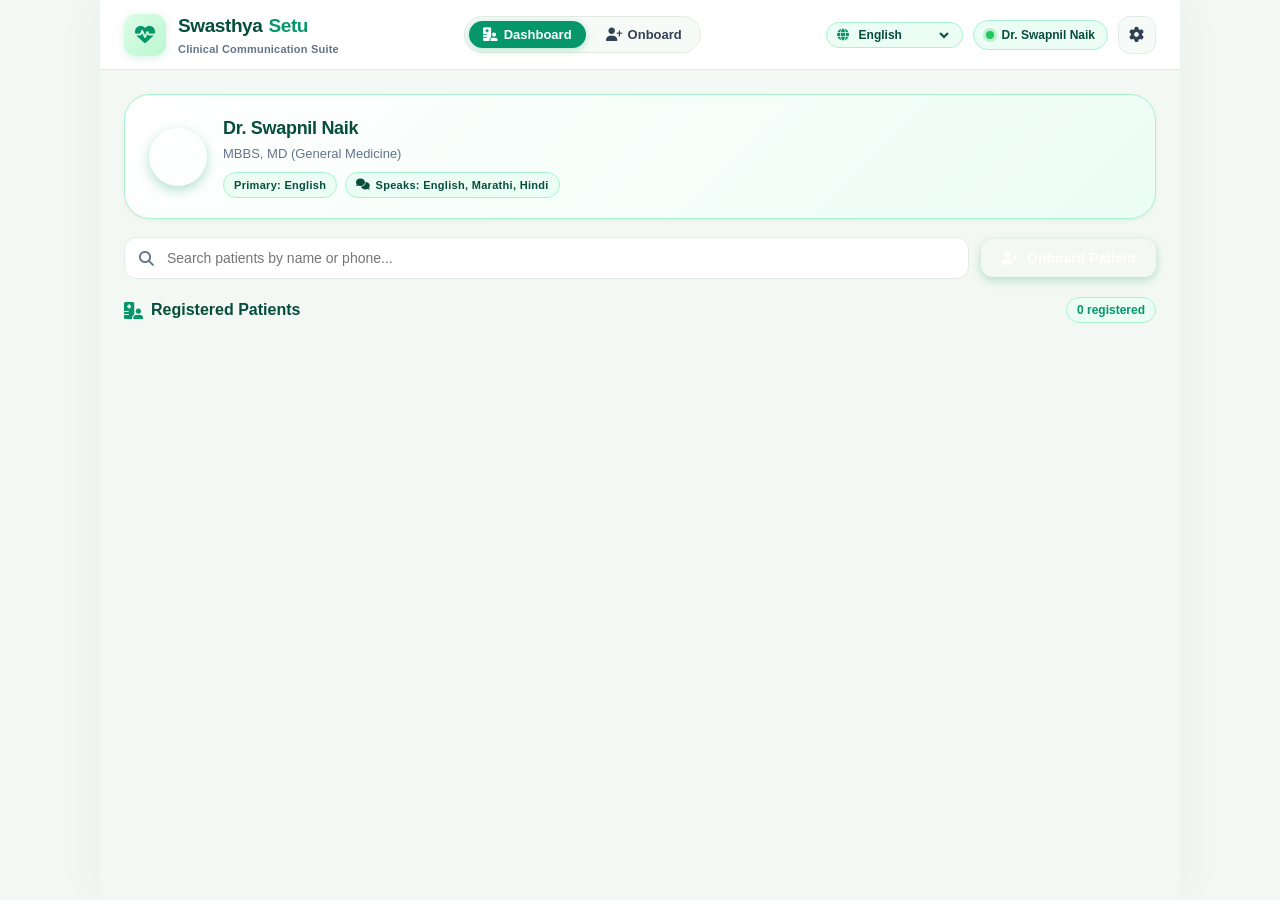
==== commit 7f05526a: "feat: complete finished product green UI redesign with top clinical navigation, database UI localiza" ====
--- a/frontend/index.html
+++ b/frontend/index.html
@@ -3,97 +3,136 @@
 <head>
   <meta charset="UTF-8">
   <meta name="viewport" content="width=device-width, initial-scale=1.0, maximum-scale=1.0, user-scalable=no">
-  <title>SwasthyaSetu — Multilingual Healthcare Communication</title>
+  <title>SwasthyaSetu — Clinical Communication Suite</title>
   <link rel="stylesheet" href="css/style.css">
   <link rel="stylesheet" href="https://cdnjs.cloudflare.com/ajax/libs/font-awesome/6.5.1/css/all.min.css">
+  <link rel="preconnect" href="https://fonts.googleapis.com">
+  <link rel="preconnect" href="https://fonts.gstatic.com" crossorigin>
+  <link href="https://fonts.googleapis.com/css2?family=Plus+Jakarta+Sans:wght@400;500;600;700;800&display=swap" rel="stylesheet">
 </head>
 <body>
   <div class="app-container">
-    <!-- Main Top Header -->
+    <!-- Top Commercial Clinical Header -->
     <header class="app-header">
-      <div class="brand-section">
+      <div class="brand-section" id="brand-header-link" title="SwasthyaSetu Dashboard">
         <div class="brand-icon">
+          <i class="fa-solid fa-heart-pulse"></i>
+        </div>
+        <div>
+          <div class="brand-title">Swasthya<span class="brand-accent">Setu</span></div>
+          <div class="brand-subtitle" id="brand-subtitle-text">Clinical Communication Suite</div>
+        </div>
+      </div>
+
+      <!-- Quick Navigation Tabs (Finished Product Bar) -->
+      <nav class="header-nav-pills" id="header-nav-tabs">
+        <button id="nav-btn-dashboard" class="nav-pill active" title="Go to Dashboard">
           <i class="fa-solid fa-hospital-user"></i>
-        </div>
-        <div>
-          <div class="brand-title">SwasthyaSetu</div>
-          <div class="brand-subtitle">Clinical Communication Portal</div>
-        </div>
-      </div>
+          <span>Dashboard</span>
+        </button>
+        <button id="nav-btn-onboard" class="nav-pill" title="Register New Patient">
+          <i class="fa-solid fa-user-plus"></i>
+          <span>Onboard</span>
+        </button>
+        <button id="nav-btn-consultation" class="nav-pill" style="display: none;" title="Active Consultation in Progress">
+          <span class="pulse-dot"></span>
+          <span>Consultation</span>
+        </button>
+      </nav>
+
+      <!-- Right Header Actions -->
       <div class="header-actions">
+        <!-- Quick App Language Switcher (Backed by Database Cache) -->
+        <div class="lang-select-pill" title="Switch Portal Language">
+          <i class="fa-solid fa-globe" style="color: var(--primary-green);"></i>
+          <select id="header-lang-switcher" aria-label="Portal Language">
+            <option value="en-IN">English</option>
+            <option value="mr-IN">मराठी (Marathi)</option>
+            <option value="hi-IN">हिंदी (Hindi)</option>
+          </select>
+        </div>
+
+        <!-- Doctor Online Status Badge -->
+        <div class="doctor-status-badge" id="header-doctor-badge" title="Attending Physician">
+          <span class="status-dot"></span>
+          <span id="header-doctor-name">Dr. Swapnil Naik</span>
+        </div>
+
+        <!-- Settings Gear Button -->
         <button id="btn-open-settings" class="icon-btn" title="Doctor & App Settings">
           <i class="fa-solid fa-gear"></i>
         </button>
       </div>
     </header>
 
-    <!-- Connection Status Banner (Friendly & Minimalist) -->
-    <div id="connection-banner" class="connection-banner" style="display: none;">
-      <span class="banner-text">
-        <i class="fa-solid fa-spinner fa-spin"></i>
-        <span id="connection-status-text">Connecting...</span>
-      </span>
-    </div>
-
     <!-- Main Views Container -->
     <main class="app-main">
 
-      <!-- VIEW 1: DASHBOARD -->
+      <!-- ====================================================================
+           VIEW 1: DASHBOARD
+           ==================================================================== -->
       <section id="view-dashboard" class="view-section active">
-        <!-- Doctor Profile Card -->
-        <div class="card doctor-profile-card">
-          <div class="avatar-circle">
-            <i class="fa-solid fa-user-doctor"></i>
-          </div>
-          <div class="doctor-info">
-            <h3 id="dash-doctor-name">Dr. Priya Sharma</h3>
-            <p id="dash-doctor-creds">MBBS, MD (General Medicine)</p>
-            <div style="display: flex; flex-wrap: wrap; gap: 6px; margin-top: 6px;">
-              <div class="lang-pill">
-                <i class="fa-solid fa-language"></i>
-                <span id="dash-doctor-lang">Primary: English (en-IN)</span>
-              </div>
-            </div>
-          </div>
-        </div>
-
-        <!-- Search & New Patient Action -->
+        <!-- Doctor Hero Profile Card -->
+        <div class="doctor-hero-card">
+          <div class="doctor-hero-left">
+            <div class="doctor-avatar-circle">
+              <i class="fa-solid fa-user-doctor"></i>
+            </div>
+            <div class="doctor-hero-info">
+              <h3 id="dash-doctor-name">Dr. Swapnil Naik</h3>
+              <p id="dash-doctor-creds">MBBS, MD (General Medicine)</p>
+              <div class="doctor-tags-row">
+                <span class="badge-chip badge-green" id="dash-doctor-lang">Primary: English</span>
+                <span class="badge-chip badge-green" id="dash-doctor-spoken">
+                  <i class="fa-solid fa-comments"></i> <span>Speaks: English, Marathi, Hindi</span>
+                </span>
+              </div>
+            </div>
+          </div>
+        </div>
+
+        <!-- Search & New Patient Action Row -->
         <div class="search-bar-row">
           <div class="search-input-wrapper">
             <i class="fa-solid fa-magnifying-glass search-icon"></i>
             <input type="text" id="input-patient-search" placeholder="Search patients by name or phone...">
           </div>
-          <button id="btn-add-patient" class="btn btn-primary" title="Launch Patient Onboarding">
-            <i class="fa-solid fa-user-plus"></i> Onboard Patient
+          <button id="btn-add-patient" class="btn btn-primary" title="Launch Interactive Patient Onboarding">
+            <i class="fa-solid fa-user-plus"></i> <span id="label-onboard-btn">Onboard Patient</span>
           </button>
         </div>
 
         <!-- Patients List Section -->
         <div>
           <div class="section-header">
-            <h2 id="dash-registered-title">Registered Patients</h2>
+            <h2 id="dash-registered-title">
+              <i class="fa-solid fa-hospital-user" style="color: var(--primary-green); font-size: 17px;"></i>
+              Registered Patients
+            </h2>
             <span class="count-badge" id="patient-count-badge">0 registered</span>
           </div>
           <div id="patient-list-container" class="patient-list">
-            <!-- Rendered dynamically -->
+            <!-- Dynamically populated -->
           </div>
         </div>
       </section>
 
-      <!-- VIEW: CONVERSATIONAL AI ONBOARDING WITH FLOATING BUBBLE UI -->
+      <!-- ====================================================================
+           VIEW: CONVERSATIONAL AI ONBOARDING WITH FLOATING BUBBLES
+           ==================================================================== -->
       <section id="view-onboard-patient" class="view-section">
         <!-- STEP A: FLOATING BUBBLE LANGUAGE SELECTOR -->
-        <div id="onboard-step-language" style="display: flex; flex-direction: column; gap: 14px;">
-          <div style="display: flex; align-items: center; gap: 8px;">
+        <div id="onboard-step-language" style="display: flex; flex-direction: column; gap: 16px;">
+          <div style="display: flex; align-items: center; gap: 12px;">
             <button id="btn-back-onboard-lang" class="icon-btn" title="Back to Dashboard">
               <i class="fa-solid fa-arrow-left"></i>
             </button>
-            <h3 style="font-size: 16px; font-weight: 700;">Patient Onboarding</h3>
+            <h3 style="font-size: 17px; font-weight: 800; color: var(--primary-green-deep);">Patient Onboarding</h3>
           </div>
 
           <div class="floating-bubble-header">
-            <h2>अपनी भाषा चुनें • Select Language</h2>
-            <p>आपली भाषा निवडा • Choose your language for interactive AI onboarding</p>
+            <h2>अपनी भाषा चुनें • Select Language • आपली भाषा निवडा</h2>
+            <p>Choose your native language for interactive voice/text intake assistant</p>
           </div>
 
           <!-- Interactive Floating Bubble Stage -->
@@ -167,7 +206,7 @@
         </div>
 
         <!-- STEP B: CONVERSATIONAL AI INTAKE INTERVIEW -->
-        <div id="onboard-step-chat" style="display: none; flex-direction: column; gap: 14px;">
+        <div id="onboard-step-chat" style="display: none; flex-direction: column; gap: 16px;">
           <!-- Top bar with change language button -->
           <div class="intake-header-card">
             <div class="ai-assistant-badge">
@@ -186,7 +225,7 @@
 
           <!-- AI Question Card -->
           <div class="intake-question-card">
-            <div class="question-step-badge" id="intake-step-indicator">Question 1 of 5 • Name & Age</div>
+            <div class="question-step-badge" id="intake-step-indicator">Question 1 of 5 • Name</div>
             <div class="question-text-native" id="intake-question-text">
               नमस्ते! आपका शुभ नाम क्या है?
             </div>
@@ -194,44 +233,50 @@
               (Hello! What is your full name?)
             </div>
 
-            <!-- Question Audio Bar -->
+            <!-- Question Audio Bar with Live Equalizer Animation -->
             <div class="question-audio-bar">
-              <button id="btn-play-intake-tts" class="btn btn-outline btn-sm" style="color: var(--primary-teal);">
-                <i class="fa-solid fa-volume-high"></i> Listen Aloud (TTS)
+              <button id="btn-play-intake-tts" class="btn btn-outline-green btn-sm">
+                <i class="fa-solid fa-volume-high"></i> <span id="label-listen-aloud">Listen Aloud</span>
               </button>
-              <span style="font-size: 11px; color: var(--text-muted);">Male voice synthesis</span>
+              <div class="soundwave-visualizer" id="intake-audio-wave" style="display: none;">
+                <span class="soundwave-bar"></span>
+                <span class="soundwave-bar"></span>
+                <span class="soundwave-bar"></span>
+                <span class="soundwave-bar"></span>
+                <span class="soundwave-bar"></span>
+              </div>
             </div>
 
             <!-- Quick Suggestion Chips -->
             <div id="intake-quick-chips" class="quick-options-row">
-              <!-- Dynamically populated per question -->
+              <!-- Dynamically populated -->
             </div>
           </div>
 
           <!-- Voice / Text Response Input Area -->
-          <div class="card" style="padding: 16px;">
+          <div class="card" style="padding: 18px;">
             <div class="intake-voice-area">
               <button id="btn-intake-mic" class="intake-mic-btn" title="Tap to Speak Your Answer">
                 <i class="fa-solid fa-microphone"></i>
               </button>
-              <div id="intake-mic-status" style="font-size: 13px; font-weight: 700; color: var(--primary-teal);">
+              <div id="intake-mic-status" style="font-size: 13px; font-weight: 700; color: var(--primary-green);">
                 Tap mic to speak your answer
               </div>
-              <div id="intake-rec-timer" style="display: none; font-size: 13px; font-weight: 700; color: var(--error-red);">
+              <div id="intake-rec-timer" style="display: none; font-size: 13px; font-weight: 800; color: var(--error-color);">
                 00:00
               </div>
             </div>
 
             <!-- AI Validation / Correction Alert Banner -->
-            <div id="intake-validation-alert" style="display: none; align-items: center; gap: 8px; margin-top: 10px; padding: 10px 14px; background: #fff1f2; border: 1px solid #fecdd3; border-radius: var(--radius-sm); color: #be123c; font-size: 13px; font-weight: 600;">
-              <i class="fa-solid fa-triangle-exclamation" style="font-size: 16px; flex-shrink: 0;"></i>
+            <div id="intake-validation-alert" style="display: none; align-items: center; gap: 10px; margin-top: 12px; padding: 12px 16px; background: var(--error-light); border: 1.5px solid var(--error-border); border-radius: var(--radius-md); color: var(--error-color); font-size: 13px; font-weight: 700;">
+              <i class="fa-solid fa-circle-exclamation" style="font-size: 17px; flex-shrink: 0;"></i>
               <span id="intake-validation-text"></span>
             </div>
 
-            <div style="display: flex; gap: 8px; margin-top: 12px;">
-              <input type="text" id="input-intake-text" placeholder="Or type answer here..." style="flex: 1; padding: 10px 14px; border: 1px solid var(--border-color); border-radius: var(--radius-sm); font-size: 14px;">
+            <div style="display: flex; gap: 10px; margin-top: 14px;">
+              <input type="text" id="input-intake-text" placeholder="Or type answer here..." style="flex: 1; padding: 12px 16px; border: 1.5px solid var(--border-color); border-radius: var(--radius-md); font-size: 14px;">
               <button id="btn-submit-intake-text" class="btn btn-primary">
-                <i class="fa-solid fa-arrow-right"></i> Next
+                <span id="label-intake-next">Next</span> <i class="fa-solid fa-arrow-right"></i>
               </button>
             </div>
           </div>
@@ -239,8 +284,13 @@
           <!-- Live Autofill Form Card -->
           <div class="autofill-preview-card">
             <div class="autofill-header">
-              <span id="autofill-header-title"><i class="fa-solid fa-file-waveform" style="color: var(--primary-teal); margin-right: 6px;"></i> Live Autofilled Intake Form</span>
-              <span class="badge-chip" id="autofill-sync-badge" style="background: var(--primary-light); color: var(--primary-teal); font-size: 10px;">Syncing in Real Time</span>
+              <span id="autofill-header-title">
+                <i class="fa-solid fa-file-waveform" style="color: var(--primary-green); margin-right: 6px;"></i>
+                Live Autofilled Intake Form
+              </span>
+              <span class="badge-chip badge-green" id="autofill-sync-badge">
+                <i class="fa-solid fa-bolt" style="font-size: 9px;"></i> Live Sync
+              </span>
             </div>
 
             <div class="autofill-grid">
@@ -270,41 +320,41 @@
               </div>
             </div>
 
-            <div style="display: flex; justify-content: flex-end; margin-top: 14px;">
-              <button id="btn-finish-intake-early" class="btn btn-outline btn-sm">
-                <i class="fa-solid fa-check"></i> Complete & Submit Form
+            <div style="display: flex; justify-content: flex-end; margin-top: 16px;">
+              <button id="btn-finish-intake-early" class="btn btn-outline-green btn-sm">
+                <i class="fa-solid fa-check"></i> <span id="label-intake-complete">Complete & Submit Form</span>
               </button>
             </div>
           </div>
         </div>
 
         <!-- STEP C: PRE-CONSULTATION SUMMARY (DOCTOR VIEW) -->
-        <div id="onboard-step-summary" style="display: none; flex-direction: column; gap: 16px;">
+        <div id="onboard-step-summary" style="display: none; flex-direction: column; gap: 18px;">
           <div class="pre-consultation-card">
-            <div style="display: flex; align-items: center; justify-content: space-between; margin-bottom: 12px;">
-              <div style="display: flex; align-items: center; gap: 10px;">
-                <div class="avatar-circle" style="background: var(--success-green); width: 44px; height: 44px;">
+            <div style="display: flex; align-items: center; justify-content: space-between; margin-bottom: 14px;">
+              <div style="display: flex; align-items: center; gap: 12px;">
+                <div class="avatar-circle" style="background: var(--primary-green); width: 48px; height: 48px; border-radius: 50%; color: #fff; display: flex; align-items: center; justify-content: center; font-size: 20px;">
                   <i class="fa-solid fa-clipboard-user"></i>
                 </div>
                 <div>
-                  <h3 id="summary-patient-name" style="font-size: 17px; font-weight: 800;">Patient Name</h3>
-                  <p id="summary-patient-meta" style="font-size: 12px; color: var(--text-muted);">Age • Gender • Phone</p>
+                  <h3 id="summary-patient-name" style="font-size: 18px; font-weight: 800; color: var(--primary-green-deep);">Patient Name</h3>
+                  <p id="summary-patient-meta" style="font-size: 13px; color: var(--text-muted);">Age • Gender • Phone</p>
                 </div>
               </div>
-              <span class="badge-chip badge-ambient" id="summary-patient-lang">Marathi [mr-IN]</span>
+              <span class="badge-chip badge-green" id="summary-patient-lang">Marathi [mr-IN]</span>
             </div>
 
             <div class="triage-summary-box">
-              <strong style="color: var(--primary-teal); display: block; margin-bottom: 4px;">
-                <i class="fa-solid fa-wand-magic-sparkles"></i> AI Pre-Consultation Clinical Brief (in Doctor's Language):
+              <strong style="color: var(--primary-green-deep); display: block; margin-bottom: 4px;">
+                <i class="fa-solid fa-wand-magic-sparkles" style="color: var(--primary-green);"></i> Clinical Triage Briefing:
               </strong>
-              <span id="summary-intake-brief">Patient completed interactive voice intake. Clinical briefing will render here.</span>
-            </div>
-
-            <div style="display: grid; grid-template-columns: 1fr 1fr; gap: 10px; margin-top: 14px;">
+              <span id="summary-intake-brief">Patient completed interactive intake. Clinical summary will render here.</span>
+            </div>
+
+            <div style="display: grid; grid-template-columns: 1fr 1fr; gap: 12px; margin-top: 14px;">
               <div class="autofill-item" style="background: #ffffff;">
-                <div class="autofill-label">Chief Complaint (Doctor's View)</div>
-                <div class="autofill-value" id="summary-complaint" style="font-size: 13px; font-weight: 700; color: #b45309;">-</div>
+                <div class="autofill-label">Chief Complaint</div>
+                <div class="autofill-value" id="summary-complaint" style="font-size: 14px; font-weight: 700; color: #b45309;">-</div>
               </div>
               <div class="autofill-item" style="background: #ffffff;">
                 <div class="autofill-label">Symptom Duration</div>
@@ -328,88 +378,98 @@
         </div>
       </section>
 
-      <!-- VIEW 2: PATIENT DETAIL & CONSULTATION HISTORY -->
+      <!-- ====================================================================
+           VIEW 2: PATIENT DETAIL & CONSULTATION HISTORY
+           ==================================================================== -->
       <section id="view-patient-detail" class="view-section">
-        <div style="display: flex; align-items: center; gap: 8px;">
+        <div style="display: flex; align-items: center; gap: 10px;">
           <button id="btn-back-to-dashboard" class="icon-btn" title="Back to Dashboard">
             <i class="fa-solid fa-arrow-left"></i>
           </button>
-          <h2 id="detail-patient-name" style="font-size: 18px; font-weight: 700;">Patient Profile</h2>
+          <h2 id="detail-patient-name" style="font-size: 19px; font-weight: 800; color: var(--primary-green-deep);">Patient Profile</h2>
         </div>
 
         <div class="card">
-          <div style="display: flex; align-items: center; gap: 14px; margin-bottom: 14px;">
-            <div class="avatar-circle" style="background: var(--patient-color);">
+          <div style="display: flex; align-items: center; gap: 16px; margin-bottom: 16px;">
+            <div class="avatar-circle" style="background: var(--patient-color); width: 50px; height: 50px; border-radius: 50%; color: #fff; display: flex; align-items: center; justify-content: center; font-size: 22px;">
               <i class="fa-solid fa-user"></i>
             </div>
             <div>
-              <h3 id="card-patient-name" style="font-size: 18px; font-weight: 700;">Patient Name</h3>
-              <p id="card-patient-meta" style="font-size: 13px; color: var(--text-muted);">Age • Phone</p>
-            </div>
-          </div>
-          <hr style="border: none; border-top: 1px solid var(--border-color); margin-bottom: 12px;">
-          <div style="display: flex; align-items: center; gap: 8px; font-size: 13px;">
-            <i class="fa-solid fa-language" style="color: var(--primary-teal);"></i>
+              <h3 id="card-patient-name" style="font-size: 18px; font-weight: 800; color: var(--primary-green-deep);">Patient Name</h3>
+              <p id="card-patient-meta" style="font-size: 13px; color: var(--text-muted); margin-top: 2px;">Age • Phone</p>
+            </div>
+          </div>
+          <hr style="border: none; border-top: 1px solid var(--border-color); margin-bottom: 14px;">
+          <div style="display: flex; align-items: center; gap: 10px; font-size: 14px;">
+            <i class="fa-solid fa-language" style="color: var(--primary-green);"></i>
             <strong id="label-pref-lang">Preferred Language:</strong>
-            <span id="card-patient-lang" class="badge-chip badge-hi">Hindi</span>
+            <span id="card-patient-lang" class="badge-chip badge-green">Hindi</span>
           </div>
 
           <!-- Pre-Consultation Summary Snippet if present -->
-          <div id="card-patient-intake-box" style="display: none; margin-top: 12px; padding: 10px; background: #f8fafc; border-radius: var(--radius-sm); border-left: 3px solid var(--primary-teal); font-size: 12px;">
-            <strong id="label-intake-summary">Intake Summary:</strong> <span id="card-patient-intake-text"></span>
+          <div id="card-patient-intake-box" style="display: none; margin-top: 14px; padding: 12px 16px; background: var(--green-subtle); border-radius: var(--radius-md); border-left: 4px solid var(--primary-green); font-size: 13px;">
+            <strong id="label-intake-summary" style="color: var(--primary-green-deep);">Intake Summary:</strong>
+            <span id="card-patient-intake-text" style="color: var(--text-main); margin-left: 4px;"></span>
           </div>
         </div>
 
         <!-- Start Consultation Button -->
-        <button id="btn-start-consultation" class="btn btn-primary" style="padding: 16px; font-size: 16px;">
-          <i class="fa-solid fa-play"></i> Start Consultation
+        <button id="btn-start-consultation" class="btn btn-primary btn-lg" style="width: 100%;">
+          <i class="fa-solid fa-play"></i> <span id="label-start-consultation">Start Consultation</span>
         </button>
 
         <div>
           <div class="section-header">
-            <h2 id="header-medical-history"><i class="fa-solid fa-notes-medical" style="color: var(--primary-teal); margin-right: 6px;"></i> Medical History & Reports</h2>
+            <h2 id="header-medical-history">
+              <i class="fa-solid fa-notes-medical" style="color: var(--primary-green); margin-right: 6px;"></i>
+              Medical History & Reports
+            </h2>
             <span class="count-badge" id="consultation-count-badge">0 saved reports</span>
           </div>
           <div id="consultation-history-list" class="patient-list">
-            <!-- Rendered dynamically -->
+            <!-- Dynamically populated -->
           </div>
         </div>
       </section>
 
-      <!-- VIEW 3: LIVE TURN-BASED CONSULTATION -->
-      <section id="view-consultation" class="view-section" style="padding: 12px; gap: 12px; flex: 1;">
+      <!-- ====================================================================
+           VIEW 3: LIVE TURN-BASED CONSULTATION
+           ==================================================================== -->
+      <section id="view-consultation" class="view-section" style="padding: 16px; gap: 14px; flex: 1;">
         <!-- Top consultation bar -->
-        <div class="consultation-header-bar card" style="padding: 12px 16px;">
+        <div class="consultation-header-bar card" style="padding: 14px 20px;">
           <div>
-            <h3 id="cons-patient-title" style="font-size: 15px; font-weight: 700;">Consultation</h3>
-            <span style="font-size: 11px; color: var(--success-green); font-weight: 600;" id="cons-status-badge">Active Session</span>
-          </div>
-          <button id="btn-review-draft" class="btn btn-primary btn-sm" title="Send full chat history to AI to generate clinical report">
-            <i class="fa-solid fa-file-waveform"></i> Generate AI Report
+            <h3 id="cons-patient-title" style="font-size: 16px; font-weight: 800; color: var(--primary-green-deep);">Consultation</h3>
+            <span style="font-size: 12px; color: var(--primary-green); font-weight: 700;" id="cons-status-badge">
+              <i class="fa-solid fa-circle" style="font-size: 8px; margin-right: 4px;"></i> Active Session
+            </span>
+          </div>
+          <button id="btn-review-draft" class="btn btn-primary btn-sm" title="Synthesize consultation transcript into official clinical record">
+            <i class="fa-solid fa-file-waveform"></i> <span id="label-generate-ai-report">Generate AI Report</span>
           </button>
         </div>
 
         <!-- Language Pair Bar -->
-        <div class="lang-pair-container card" id="cons-lang-pair-bar" style="padding: 8px 14px; justify-content: space-between;">
+        <div class="lang-pair-container card" id="cons-lang-pair-bar" style="padding: 10px 18px; display: flex; align-items: center; justify-content: space-between;">
           <span class="badge-chip badge-hi" id="cons-badge-patient">Patient: Hindi</span>
-          <i class="fa-solid fa-arrow-right-arrow-left" style="color: var(--text-muted); font-size: 12px;"></i>
+          <i class="fa-solid fa-arrow-right-arrow-left" style="color: var(--text-muted); font-size: 13px;"></i>
           <span class="badge-chip badge-en" id="cons-badge-doctor">Doctor: English</span>
         </div>
 
         <!-- Speaker Selector -->
         <div class="speaker-toggle-container" id="cons-speaker-toggle">
           <button id="btn-speaker-patient" class="speaker-btn active patient">
-            <i class="fa-solid fa-user"></i> PATIENT SPEAKS
+            <i class="fa-solid fa-user"></i> <span id="label-patient-speaks-btn">PATIENT SPEAKS</span>
           </button>
           <button id="btn-speaker-doctor" class="speaker-btn doctor">
-            <i class="fa-solid fa-user-doctor"></i> DOCTOR SPEAKS
+            <i class="fa-solid fa-user-doctor"></i> <span id="label-doctor-speaks-btn">DOCTOR SPEAKS</span>
           </button>
         </div>
 
         <!-- Doctor Speaking Language Selector (Doctor can speak in any language) -->
-        <div id="doctor-speak-lang-bar" style="display: none; align-items: center; justify-content: space-between; padding: 8px 12px; background: #f0fdf4; border: 1px solid #bbf7d0; border-radius: var(--radius-sm); font-size: 12px;">
-          <span style="font-weight: 700; color: #166534;" id="label-doc-speaking-in">Doctor Speaking In:</span>
-          <select id="doctor-speak-lang" style="padding: 4px 10px; border-radius: 6px; border: 1px solid #86efac; font-weight: 700; color: #15803d; background: #ffffff;">
+        <div id="doctor-speak-lang-bar" style="display: none; align-items: center; justify-content: space-between; padding: 10px 16px; background: var(--green-light); border: 1.5px solid var(--green-border); border-radius: var(--radius-md); font-size: 13px;">
+          <span style="font-weight: 800; color: var(--primary-green-deep);" id="label-doc-speaking-in">Doctor Speaking In:</span>
+          <select id="doctor-speak-lang" style="padding: 6px 12px; border-radius: var(--radius-sm); border: 1.5px solid var(--green-300); font-weight: 700; color: var(--primary-green-deep); background: #ffffff; outline: none; cursor: pointer;">
             <option value="en-IN">English</option>
             <option value="mr-IN">Marathi (मराठी)</option>
             <option value="hi-IN">Hindi (हिंदी)</option>
@@ -430,9 +490,9 @@
           <span id="turn-direction-text">Patient Speaks ➔ Doctor Listens</span>
         </div>
 
-        <!-- Clean Loading Symbol Indicator (No developer messages) -->
-        <div id="turn-processing-banner" style="display: none; align-items: center; justify-content: center; padding: 10px;">
-          <i class="fa-solid fa-spinner fa-spin" style="font-size: 22px; color: var(--primary-teal);"></i>
+        <!-- Clean Loading Symbol Indicator -->
+        <div id="turn-processing-banner" style="display: none; align-items: center; justify-content: center; padding: 12px;">
+          <i class="fa-solid fa-spinner fa-spin" style="font-size: 26px; color: var(--primary-green);"></i>
         </div>
 
         <!-- Transcript Timeline -->
@@ -442,9 +502,9 @@
 
         <!-- Recording & Control Footer -->
         <div class="recorder-footer-card">
-          <div style="display: flex; align-items: center; gap: 20px;">
-            <button id="btn-open-text-turn" class="btn btn-outline btn-sm" title="Type Utterance">
-              <i class="fa-solid fa-keyboard"></i> Type
+          <div style="display: flex; align-items: center; gap: 24px;">
+            <button id="btn-open-text-turn" class="btn btn-outline btn-sm" title="Type Utterance Manually">
+              <i class="fa-solid fa-keyboard"></i> <span id="label-type-btn">Type</span>
             </button>
 
             <!-- Large Microphone Button -->
@@ -454,137 +514,143 @@
           </div>
 
           <div id="record-timer" class="recording-timer" style="display: none;">
-            <i class="fa-solid fa-circle fa-beat" style="font-size: 8px; margin-right: 4px;"></i>
+            <i class="fa-solid fa-circle fa-beat" style="font-size: 8px; margin-right: 6px; color: var(--error-color);"></i>
             <span id="timer-display">00:00</span>
           </div>
-          <div id="record-instruction" style="font-size: 11px; color: var(--text-muted);">
+
+          <!-- Animated Soundwave Visualizer for Consultation -->
+          <div class="soundwave-visualizer" id="consultation-audio-wave" style="display: none; margin: 6px auto;">
+            <span class="soundwave-bar"></span>
+            <span class="soundwave-bar"></span>
+            <span class="soundwave-bar"></span>
+            <span class="soundwave-bar"></span>
+            <span class="soundwave-bar"></span>
+          </div>
+
+          <div id="record-instruction" style="font-size: 12px; color: var(--text-muted); font-weight: 600;">
             Tap microphone to speak turn in native language
           </div>
         </div>
       </section>
 
-      <!-- VIEW 4: DRAFT REVIEW & PHYSICIAN SUPERVISION -->
+      <!-- ====================================================================
+           VIEW 4: DRAFT REVIEW & PHYSICIAN SUPERVISION
+           ==================================================================== -->
       <section id="view-draft-review" class="view-section">
-        <div style="display: flex; align-items: center; gap: 8px;">
+        <div style="display: flex; align-items: center; gap: 10px;">
           <button id="btn-back-to-consultation" class="icon-btn" title="Back to Consultation">
             <i class="fa-solid fa-arrow-left"></i>
           </button>
-          <h2 id="draft-review-title" style="font-size: 18px; font-weight: 700;">Review Consultation Draft</h2>
-        </div>
-
-        <!-- Mandatory AI Draft Disclaimer Banner -->
-        <div class="card" style="background: var(--warning-light); border-color: #fde68a; padding: 12px 16px;">
+          <h2 id="draft-review-title" style="font-size: 19px; font-weight: 800; color: var(--primary-green-deep);">Review Clinical Draft</h2>
+        </div>
+
+        <!-- Clinical Supervision Notice -->
+        <div class="card" style="background: var(--warning-light); border: 1.5px solid var(--warning-border); padding: 14px 18px;">
           <div id="ai-disclaimer-title" style="display: flex; align-items: center; gap: 8px; color: var(--warning-amber); font-weight: 800; font-size: 13px;">
             <i class="fa-solid fa-triangle-exclamation"></i> AI-GENERATED DRAFT — PENDING DOCTOR REVIEW
           </div>
-          <p id="ai-disclaimer-desc" style="font-size: 11px; color: #92400e; margin-top: 4px;">
+          <p id="ai-disclaimer-desc" style="font-size: 12px; color: #92400e; margin-top: 4px; line-height: 1.5;">
             The AI never diagnoses or prescribes autonomously. Doctor review and confirmation are legally required.
           </p>
         </div>
 
-        <!-- Talk to AI Scribe Assistant (Dictate Vitals & Clinical Details in Any Language -> English Report) -->
-        <div class="card" style="border: 1.5px solid var(--ambient-border); background: #faf5ff;">
-          <div style="display: flex; align-items: center; justify-content: space-between; margin-bottom: 8px;">
-            <div style="display: flex; align-items: center; gap: 8px;">
-              <div style="width: 32px; height: 32px; border-radius: 50%; background: var(--ambient-purple); color: #fff; display: flex; align-items: center; justify-content: center; font-size: 13px;">
+        <!-- Talk to AI Clinical Assistant (Dictate Vitals & Notes in Any Language) -->
+        <div class="card" style="border: 1.5px solid var(--green-border); background: var(--green-subtle);">
+          <div style="display: flex; align-items: center; justify-content: space-between; margin-bottom: 10px;">
+            <div style="display: flex; align-items: center; gap: 10px;">
+              <div style="width: 36px; height: 36px; border-radius: 50%; background: var(--primary-green); color: #fff; display: flex; align-items: center; justify-content: center; font-size: 16px;">
                 <i class="fa-solid fa-wand-magic-sparkles"></i>
               </div>
               <div>
-                <h3 id="talk-ai-title" style="font-size: 14px; font-weight: 800; color: #581c87;">Talk to AI Scribe Assistant</h3>
-                <p id="talk-ai-desc" style="font-size: 11px; color: #7e22ce;">Dictate vitals (Weight, Height, BP, Pulse, Temp) or notes in English, Hindi, or Marathi</p>
-              </div>
-            </div>
-            <span class="badge-chip" style="background: var(--ambient-light); color: var(--ambient-purple); border: 1px solid var(--ambient-border); font-size: 10px;">Voice Scribe</span>
-          </div>
-
-          <div style="display: flex; gap: 8px; align-items: center; margin-top: 10px;">
-            <button id="btn-doctor-ai-mic" class="recorder-btn-large" style="width: 44px; height: 44px; font-size: 18px; background: var(--ambient-purple); box-shadow: 0 4px 10px rgba(124, 58, 237, 0.3); flex-shrink: 0;" title="Speak Vitals & Clinical Details">
+                <h3 id="talk-ai-title" style="font-size: 15px; font-weight: 800; color: var(--primary-green-deep);">Talk to AI Clinical Assistant</h3>
+                <p id="talk-ai-desc" style="font-size: 12px; color: var(--primary-green);">Dictate vitals (Weight, Height, BP, Pulse, Temp) or notes in English, Hindi, or Marathi</p>
+              </div>
+            </div>
+            <span class="badge-chip badge-green">Voice Assist</span>
+          </div>
+
+          <div style="display: flex; gap: 10px; align-items: center; margin-top: 12px;">
+            <button id="btn-doctor-ai-mic" class="recorder-btn-large" style="width: 46px; height: 46px; font-size: 18px; flex-shrink: 0;" title="Speak Vitals & Clinical Details">
               <i class="fa-solid fa-microphone"></i>
             </button>
-            <input type="text" id="input-doctor-ai-text" placeholder="e.g. Weight 70 kg, height 175 cm, BP 120/80 mmHg, pulse 74..." style="flex: 1; padding: 10px 14px; border: 1px solid var(--border-color); border-radius: var(--radius-sm); font-size: 13px;">
-            <button id="btn-submit-doctor-ai" class="btn btn-primary" style="background: var(--ambient-purple); padding: 10px 16px; flex-shrink: 0;">
-              <i class="fa-solid fa-paper-plane"></i> Send
+            <input type="text" id="input-doctor-ai-text" placeholder="e.g. Weight 70 kg, height 175 cm, BP 120/80 mmHg, pulse 74..." style="flex: 1; padding: 11px 16px; border: 1.5px solid var(--border-color); border-radius: var(--radius-sm); font-size: 14px;">
+            <button id="btn-submit-doctor-ai" class="btn btn-primary" style="padding: 11px 18px; flex-shrink: 0;">
+              <i class="fa-solid fa-paper-plane"></i> <span id="label-send-btn">Send</span>
             </button>
           </div>
 
-          <div id="doctor-ai-mic-status" style="font-size: 11px; font-weight: 600; color: #7e22ce; margin-top: 6px;">
-            Tap microphone to speak or type additional vitals & notes
-          </div>
-
-          <!-- AI Feedback / Confirmation Banner -->
-          <div id="doctor-ai-feedback" style="display: none; margin-top: 10px; padding: 10px 14px; background: #f3e8ff; border: 1px solid #d8b4fe; border-radius: var(--radius-sm); font-size: 12px; color: #581c87;">
-            <div style="display: flex; align-items: center; gap: 6px; font-weight: 700;">
-              <i class="fa-solid fa-robot"></i> <span id="doctor-ai-feedback-text">Vitals updated</span>
-            </div>
+          <div id="doctor-ai-mic-status" style="font-size: 12px; font-weight: 600; color: var(--primary-green); margin-top: 8px;">
+            Tap microphone to dictate additional vitals & clinical instructions
           </div>
         </div>
 
         <!-- Patient Vitals Card -->
         <div class="card">
-          <div style="display: flex; align-items: center; justify-content: space-between; margin-bottom: 12px;">
-            <h3 id="vitals-card-title" style="font-size: 14px; font-weight: 700;">
-              <i class="fa-solid fa-heart-pulse" style="color: #e11d48; margin-right: 6px;"></i> Patient Vitals
+          <div style="display: flex; align-items: center; justify-content: space-between; margin-bottom: 14px;">
+            <h3 id="vitals-card-title" style="font-size: 15px; font-weight: 800; color: var(--primary-green-deep);">
+              <i class="fa-solid fa-heart-pulse" style="color: var(--primary-green); margin-right: 6px;"></i> Patient Vitals
             </h3>
-            <span id="vitals-card-sub" style="font-size: 11px; color: var(--text-muted);">Auto-filled by AI / Editable</span>
-          </div>
-          <div style="display: grid; grid-template-columns: repeat(auto-fit, minmax(130px, 1fr)); gap: 10px;">
+            <span id="vitals-card-sub" style="font-size: 12px; color: var(--text-muted);">Auto-filled / Editable</span>
+          </div>
+          <div style="display: grid; grid-template-columns: repeat(auto-fit, minmax(140px, 1fr)); gap: 12px;">
             <div class="form-group">
-              <label id="label-vitals-weight" style="font-size: 11px; font-weight: 600;">Weight (kg)</label>
+              <label id="label-vitals-weight">Weight (kg)</label>
               <input type="number" step="0.1" id="vitals-weight" placeholder="e.g. 70">
             </div>
             <div class="form-group">
-              <label id="label-vitals-height" style="font-size: 11px; font-weight: 600;">Height (cm)</label>
+              <label id="label-vitals-height">Height (cm)</label>
               <input type="number" step="0.5" id="vitals-height" placeholder="e.g. 175">
             </div>
             <div class="form-group">
-              <label id="label-vitals-bp" style="font-size: 11px; font-weight: 600;">Blood Pressure</label>
+              <label id="label-vitals-bp">Blood Pressure</label>
               <input type="text" id="vitals-bp" placeholder="e.g. 120/80 mmHg">
             </div>
             <div class="form-group">
-              <label id="label-vitals-pulse" style="font-size: 11px; font-weight: 600;">Pulse (bpm)</label>
+              <label id="label-vitals-pulse">Pulse (bpm)</label>
               <input type="number" id="vitals-pulse" placeholder="e.g. 74">
             </div>
             <div class="form-group">
-              <label id="label-vitals-temp" style="font-size: 11px; font-weight: 600;">Temp (°F)</label>
+              <label id="label-vitals-temp">Temp (°F)</label>
               <input type="number" step="0.1" id="vitals-temp" placeholder="e.g. 98.6">
             </div>
             <div class="form-group">
-              <label id="label-vitals-spo2" style="font-size: 11px; font-weight: 600;">SpO2 (%)</label>
+              <label id="label-vitals-spo2">SpO2 (%)</label>
               <input type="number" id="vitals-spo2" placeholder="e.g. 98">
             </div>
           </div>
         </div>
 
         <!-- Recommended Next Consultation Card (AI Analyzed) -->
-        <div class="card" style="border-left: 4px solid var(--primary-teal); background: #f0fdfa;">
-          <div style="display: flex; align-items: center; justify-content: space-between; flex-wrap: wrap; gap: 10px;">
+        <div class="card" style="border-left: 4px solid var(--primary-green); background: var(--green-subtle);">
+          <div style="display: flex; align-items: center; justify-content: space-between; flex-wrap: wrap; gap: 12px;">
             <div>
-              <div style="font-size: 13px; font-weight: 800; color: #0f766e;">
-                <i class="fa-regular fa-calendar-check" style="margin-right: 6px;"></i> <span id="label-draft-next-consultation">Recommended Next Consultation</span>
-              </div>
-              <div id="draft-followup-text" style="font-size: 12px; color: #115e59; margin-top: 3px;">
+              <div style="font-size: 14px; font-weight: 800; color: var(--primary-green-deep);">
+                <i class="fa-regular fa-calendar-check" style="margin-right: 6px; color: var(--primary-green);"></i>
+                <span id="label-draft-next-consultation">Recommended Next Consultation</span>
+              </div>
+              <div id="draft-followup-text" style="font-size: 13px; color: var(--primary-green); margin-top: 3px; font-weight: 600;">
                 Review after 3 days if symptoms persist
               </div>
             </div>
             <div style="display: flex; align-items: center; gap: 8px;">
-              <label style="font-size: 12px; font-weight: 700; color: #0f766e;" id="label-draft-next-date">Date:</label>
-              <input type="date" id="draft-next-date" style="padding: 8px 12px; border: 1px solid #99f6e4; border-radius: 6px; font-weight: 700; color: #0f766e; background: #ffffff;">
+              <label style="font-size: 13px; font-weight: 700; color: var(--primary-green-deep);" id="label-draft-next-date">Date:</label>
+              <input type="date" id="draft-next-date" style="padding: 8px 14px; border: 1.5px solid var(--green-border); border-radius: var(--radius-sm); font-weight: 700; color: var(--primary-green-deep); background: #ffffff;">
             </div>
           </div>
         </div>
 
         <!-- Patient Symptoms (AI Extracted) -->
         <div class="card">
-          <h3 id="symptoms-card-title" style="font-size: 14px; font-weight: 700; margin-bottom: 10px;">Patient-Reported Symptoms</h3>
-          <div id="draft-symptoms-list" style="display: flex; flex-direction: column; gap: 6px;">
-            <!-- Rendered dynamically -->
+          <h3 id="symptoms-card-title" style="font-size: 15px; font-weight: 800; color: var(--primary-green-deep); margin-bottom: 12px;">Patient-Reported Symptoms</h3>
+          <div id="draft-symptoms-list" style="display: flex; flex-direction: column; gap: 8px;">
+            <!-- Dynamically populated -->
           </div>
         </div>
 
         <!-- Doctor Diagnosis & Notes Form -->
         <div class="card">
-          <h3 id="assessment-card-title" style="font-size: 14px; font-weight: 700; margin-bottom: 12px;">Physician Assessment</h3>
-          <div class="form-group" style="margin-bottom: 12px;">
+          <h3 id="assessment-card-title" style="font-size: 15px; font-weight: 800; color: var(--primary-green-deep); margin-bottom: 14px;">Physician Assessment</h3>
+          <div class="form-group" style="margin-bottom: 14px;">
             <label id="label-draft-diagnosis">Doctor Diagnosis *</label>
             <input type="text" id="draft-diagnosis" placeholder="Enter confirmed clinical diagnosis..." value="">
           </div>
@@ -596,10 +662,10 @@
 
         <!-- Prescriptions Builder -->
         <div class="card">
-          <div style="display: flex; align-items: center; justify-content: space-between; margin-bottom: 12px;">
-            <h3 id="prescriptions-card-title" style="font-size: 14px; font-weight: 700;">Prescriptions</h3>
-            <button id="btn-add-prescription" class="btn btn-outline btn-sm">
-              <i class="fa-solid fa-plus"></i> Add Medicine
+          <div style="display: flex; align-items: center; justify-content: space-between; margin-bottom: 14px;">
+            <h3 id="prescriptions-card-title" style="font-size: 15px; font-weight: 800; color: var(--primary-green-deep);">Prescriptions</h3>
+            <button id="btn-add-prescription" class="btn btn-outline-green btn-sm">
+              <i class="fa-solid fa-plus"></i> <span id="label-add-medicine">Add Medicine</span>
             </button>
           </div>
           <div id="prescriptions-list" style="display: flex; flex-direction: column; gap: 8px;">
@@ -608,59 +674,54 @@
         </div>
 
         <!-- Approval Action -->
-        <div style="display: flex; gap: 10px; margin-top: 4px;">
-          <button id="btn-approve-record" class="btn btn-primary" style="flex: 1; padding: 16px; font-size: 15px;">
-            <i class="fa-solid fa-check-double"></i> Approve & Finalize Record
+        <div style="display: flex; gap: 12px; margin-top: 6px;">
+          <button id="btn-approve-record" class="btn btn-primary btn-lg" style="flex: 1;">
+            <i class="fa-solid fa-check-double"></i> <span id="label-approve-record">Approve & Finalize Record</span>
           </button>
         </div>
       </section>
 
-      <!-- VIEW 5: APPROVAL SUCCESS & FOLLOW-UP -->
+      <!-- ====================================================================
+           VIEW 5: APPROVAL SUCCESS & FOLLOW-UP
+           ==================================================================== -->
       <section id="view-approval-success" class="view-section">
-        <div class="card" style="text-align: center; padding: 32px 20px; background: #f0fdf4; border-color: #bbf7d0;">
-          <div style="width: 56px; height: 56px; border-radius: 50%; background: var(--success-green); color: #ffffff; display: flex; align-items: center; justify-content: center; font-size: 26px; margin: 0 auto 16px;">
+        <div class="card" style="text-align: center; padding: 36px 24px; background: var(--green-light); border: 2px solid var(--green-border);">
+          <div style="width: 60px; height: 60px; border-radius: 50%; background: var(--primary-green); color: #ffffff; display: flex; align-items: center; justify-content: center; font-size: 28px; margin: 0 auto 16px; box-shadow: 0 4px 14px rgba(5, 150, 105, 0.3);">
             <i class="fa-solid fa-check"></i>
           </div>
-          <h2 id="approval-title" style="font-size: 20px; font-weight: 800; color: #166534;">Clinical Record Approved</h2>
-          <p id="approval-subtitle" style="font-size: 13px; color: #15803d; margin-top: 6px;">
+          <h2 id="approval-title" style="font-size: 22px; font-weight: 800; color: var(--primary-green-deep);">Clinical Record Approved</h2>
+          <p id="approval-subtitle" style="font-size: 14px; color: var(--primary-green); margin-top: 6px; font-weight: 600;">
             Medical record safely archived in <strong>canonical English strictly</strong>.
           </p>
         </div>
 
         <!-- Appointment Follow-up Section -->
         <div class="card">
-          <h3 id="followup-card-title" style="font-size: 15px; font-weight: 700; margin-bottom: 12px;">Schedule Follow-up Appointment</h3>
-          <div class="form-group" style="margin-bottom: 12px;">
+          <h3 id="followup-card-title" style="font-size: 16px; font-weight: 800; color: var(--primary-green-deep); margin-bottom: 14px;">Schedule Follow-up Appointment</h3>
+          <div class="form-group" style="margin-bottom: 14px;">
             <label id="label-followup-date">Follow-up Date *</label>
             <input type="date" id="followup-date">
           </div>
-          <div class="form-group" style="margin-bottom: 16px;">
+          <div class="form-group" style="margin-bottom: 18px;">
             <label id="label-followup-notes">Follow-up Instructions (Appointment Only)</label>
             <input type="text" id="followup-notes" placeholder="e.g. Review if fever persists after 3 days">
           </div>
-          <button id="btn-schedule-followup" class="btn btn-primary" style="width: 100%;">
-            <i class="fa-solid fa-calendar-check"></i> Schedule Follow-up
+          <button id="btn-schedule-followup" class="btn btn-primary" style="width: 100%; padding: 14px; font-size: 15px;">
+            <i class="fa-solid fa-calendar-check"></i> <span id="label-schedule-followup">Schedule Follow-up</span>
           </button>
         </div>
 
         <button id="btn-finish-consultation" class="btn btn-outline" style="width: 100%; padding: 14px;">
-          <i class="fa-solid fa-house"></i> Return to Dashboard
+          <i class="fa-solid fa-house"></i> <span id="label-return-dashboard">Return to Dashboard</span>
         </button>
       </section>
-            <input type="text" id="followup-notes" placeholder="e.g. Review if fever persists after 3 days">
-          </div>
-          <button id="btn-schedule-followup" class="btn btn-primary" style="width: 100%;">
-            <i class="fa-solid fa-calendar-check"></i> Schedule Follow-up
-          </button>
-        </div>
-
-        <button id="btn-finish-consultation" class="btn btn-outline" style="width: 100%; padding: 14px;">
-          <i class="fa-solid fa-house"></i> Return to Dashboard
-        </button>
-      </section>
 
     </main>
   </div>
+
+  <!-- ====================================================================
+       MODALS
+       ==================================================================== -->
 
   <!-- MODAL: DOCTOR & APP SETTINGS -->
   <div id="modal-settings" class="modal-overlay">
@@ -672,7 +733,7 @@
 
       <div class="form-group">
         <label id="label-setting-doc-name">Doctor Full Name</label>
-        <input type="text" id="setting-doc-name" value="Dr. Priya Sharma">
+        <input type="text" id="setting-doc-name" value="Dr. Swapnil Naik">
       </div>
       <div class="form-group">
         <label id="label-setting-doc-creds">Doctor Credentials</label>
@@ -687,12 +748,10 @@
         </select>
       </div>
 
-      <div class="form-actions" style="margin-top: 12px;">
+      <div class="form-actions" style="margin-top: 14px;">
         <button class="btn btn-outline btn-close-modal">Cancel</button>
         <button id="btn-save-settings" class="btn btn-primary">Save Settings</button>
       </div>
-    </div>
-  </div>
     </div>
   </div>
 
@@ -716,19 +775,6 @@
     </div>
   </div>
 
-  <!-- MODAL: SCRIPTED DEMO PRESETS -->
-  <div id="modal-presets" class="modal-overlay">
-    <div class="modal-content">
-      <div class="modal-header">
-        <h3 id="modal-presets-title">Demo Presets</h3>
-        <button class="icon-btn btn-close-modal"><i class="fa-solid fa-xmark"></i></button>
-      </div>
-      <div id="presets-list-container" style="display: flex; flex-direction: column; gap: 8px;">
-        <!-- Preset pills -->
-      </div>
-    </div>
-  </div>
-
   <!-- MODAL: ADD PRESCRIPTION -->
   <div id="modal-prescription" class="modal-overlay">
     <div class="modal-content">
@@ -767,26 +813,26 @@
 
   <!-- MODAL: VIEW FULL MEDICAL REPORT -->
   <div id="modal-view-report" class="modal-overlay">
-    <div class="modal-content" style="max-width: 640px; max-height: 90vh; overflow-y: auto;">
+    <div class="modal-content" style="max-width: 680px; max-height: 90vh; overflow-y: auto;">
       <div class="modal-header">
-        <div style="display: flex; align-items: center; gap: 8px;">
-          <div style="width: 32px; height: 32px; border-radius: 50%; background: var(--primary-light); color: var(--primary-teal); display: flex; align-items: center; justify-content: center; font-size: 15px;">
+        <div style="display: flex; align-items: center; gap: 10px;">
+          <div style="width: 36px; height: 36px; border-radius: 50%; background: var(--green-light); color: var(--primary-green); display: flex; align-items: center; justify-content: center; font-size: 17px;">
             <i class="fa-solid fa-file-waveform"></i>
           </div>
           <div>
-            <h3 id="report-modal-title" style="font-size: 16px; font-weight: 800;">Official Medical Report</h3>
-            <p id="report-modal-subtitle" style="font-size: 11px; color: var(--text-muted);">Verified Clinical Record</p>
+            <h3 id="report-modal-title" style="font-size: 17px; font-weight: 800; color: var(--primary-green-deep);">Official Medical Report</h3>
+            <p id="report-modal-subtitle" style="font-size: 12px; color: var(--text-muted);">Verified Clinical Record</p>
           </div>
         </div>
         <button class="icon-btn btn-close-modal"><i class="fa-solid fa-xmark"></i></button>
       </div>
 
-      <div id="report-modal-body" style="display: flex; flex-direction: column; gap: 14px; font-size: 13px;">
+      <div id="report-modal-body" style="display: flex; flex-direction: column; gap: 16px; font-size: 14px;">
         <!-- Dynamically rendered full clinical report -->
       </div>
 
-      <div class="form-actions" style="margin-top: 18px; justify-content: space-between;">
-        <button id="btn-print-report" class="btn btn-outline" style="gap: 6px;">
+      <div class="form-actions" style="margin-top: 20px; justify-content: space-between;">
+        <button id="btn-print-report" class="btn btn-outline" style="gap: 8px;">
           <i class="fa-solid fa-print"></i> Print / Save PDF
         </button>
         <button class="btn btn-primary btn-close-modal">Close</button>
@@ -800,4 +846,4 @@
   <script src="js/i18n.js"></script>
   <script src="js/app.js"></script>
 </body>
-</html>
+</html>
--- a/frontend/css/style.css
+++ b/frontend/css/style.css
@@ -1,80 +1,145 @@
-/* SwasthyaSetu — Multilingual Healthcare Communication & Clinical Documentation */
+/* ==========================================================================
+   SwasthyaSetu — Multilingual Healthcare Communication & Clinical Suite
+   Design System: Medical Emerald Green, Light Mint & Sage Tints
+   Finished Clinical Grade Commercial UI
+   ========================================================================== */
+
 :root {
-  --primary-teal: #006a6a;
-  --primary-teal-hover: #005050;
-  --primary-light: #e6f4f4;
-  --secondary-blue: #006684;
-  --secondary-light: #e1f3fc;
+  /* Brand Green Palette */
+  --primary-green: #059669;
+  --primary-green-hover: #047857;
+  --primary-green-active: #064e3b;
+  --primary-green-deep: #064e3b;
   
-  --patient-color: #d97706;
-  --patient-light: #fef3c7;
-  --patient-border: #fcd34d;
-
-  --doctor-color: #0284c7;
-  --doctor-light: #e0f2fe;
-  --doctor-border: #7dd3fc;
-
-  --ambient-purple: #7c3aed;
-  --ambient-light: #f5f3ff;
-  --ambient-border: #c4b5fd;
-
-  --success-green: #15803d;
-  --success-light: #dcfce7;
-  
-  --warning-amber: #b45309;
+  --green-50: #f0fdf4;
+  --green-100: #dcfce7;
+  --green-200: #bbf7d0;
+  --green-300: #86efac;
+  --green-400: #4ade80;
+  --green-500: #22c55e;
+  --green-600: #16a34a;
+  --green-700: #15803d;
+  --green-800: #166534;
+  --green-900: #14532d;
+
+  /* Fresh Mint & Light Shades */
+  --green-light: #ecfdf5;
+  --green-mint: #d1fae5;
+  --green-border: #a7f3d0;
+  --green-subtle: #f7fbf8;
+  --green-glow: rgba(5, 150, 105, 0.22);
+  --green-glow-strong: rgba(16, 185, 129, 0.35);
+
+  /* Speaker Identities (Harmonized Green Spectrum) */
+  --patient-color: #0d9488;
+  --patient-light: #f0fdfa;
+  --patient-border: #99f6e4;
+  --patient-hover: #115e59;
+
+  --doctor-color: #047857;
+  --doctor-light: #ecfdf5;
+  --doctor-border: #a7f3d0;
+  --doctor-hover: #064e3b;
+
+  --assistant-color: #059669;
+  --assistant-light: #f0fdf4;
+  --assistant-border: #bbf7d0;
+
+  /* Status Accents */
+  --success-color: #10b981;
+  --warning-amber: #d97706;
   --warning-light: #fef3c7;
-  
-  --error-red: #ba1a1a;
-  --error-light: #fee2e2;
-
-  --bg-color: #f8fafc;
+  --warning-border: #fde68a;
+  --error-color: #e11d48;
+  --error-light: #ffe4e6;
+  --error-border: #fecdd3;
+
+  /* Neutrals & Surfaces */
+  --bg-app: #f4f8f5;
   --card-bg: #ffffff;
   --text-main: #0f172a;
+  --text-secondary: #334155;
   --text-muted: #64748b;
-  --border-color: #e2e8f0;
-
+  --border-color: #e2ece5;
+  --border-light: #edf4ef;
+
+  /* Radii & Shadows */
+  --radius-xs: 6px;
   --radius-sm: 8px;
   --radius-md: 12px;
-  --radius-lg: 16px;
-  --radius-xl: 24px;
-  --shadow-sm: 0 1px 3px rgba(0,0,0,0.05);
-  --shadow-md: 0 4px 6px -1px rgba(0,0,0,0.08), 0 2px 4px -2px rgba(0,0,0,0.04);
-  --shadow-lg: 0 10px 15px -3px rgba(0,0,0,0.08), 0 4px 6px -4px rgba(0,0,0,0.03);
-}
-
-* {
+  --radius-lg: 18px;
+  --radius-xl: 26px;
+  --radius-full: 9999px;
+
+  --shadow-xs: 0 1px 2px rgba(6, 78, 59, 0.04);
+  --shadow-sm: 0 2px 6px -1px rgba(6, 78, 59, 0.06), 0 1px 3px rgba(0, 0, 0, 0.03);
+  --shadow-md: 0 6px 18px -3px rgba(6, 78, 59, 0.08), 0 2px 6px -2px rgba(0, 0, 0, 0.03);
+  --shadow-lg: 0 12px 30px -5px rgba(6, 78, 59, 0.12), 0 4px 10px -3px rgba(0, 0, 0, 0.04);
+  --shadow-hover: 0 14px 34px -4px rgba(5, 150, 105, 0.18), 0 4px 12px -2px rgba(0, 0, 0, 0.05);
+
+  --transition-fast: 0.18s cubic-bezier(0.4, 0, 0.2, 1);
+  --transition-normal: 0.28s cubic-bezier(0.4, 0, 0.2, 1);
+  --transition-bounce: 0.4s cubic-bezier(0.34, 1.56, 0.64, 1);
+}
+
+/* ==========================================================================
+   RESET & TYPOGRAPHY
+   ========================================================================== */
+*, *::before, *::after {
   box-sizing: border-box;
   margin: 0;
   padding: 0;
-  font-family: -apple-system, BlinkMacSystemFont, "Segoe UI", Roboto, Helvetica, Arial, sans-serif;
   -webkit-tap-highlight-color: transparent;
 }
 
 body {
-  background-color: var(--bg-color);
+  background-color: var(--bg-app);
   color: var(--text-main);
+  font-family: -apple-system, BlinkMacSystemFont, "Segoe UI", Roboto, "Helvetica Neue", Arial, sans-serif;
   min-height: 100vh;
   display: flex;
   flex-direction: column;
-}
-
-/* App Container */
+  line-height: 1.5;
+  -webkit-font-smoothing: antialiased;
+  -moz-osx-font-smoothing: grayscale;
+}
+
+/* Scrollbar Styling */
+::-webkit-scrollbar {
+  width: 6px;
+  height: 6px;
+}
+::-webkit-scrollbar-track {
+  background: transparent;
+}
+::-webkit-scrollbar-thumb {
+  background: #cbd5e1;
+  border-radius: 9999px;
+}
+::-webkit-scrollbar-thumb:hover {
+  background: var(--primary-green);
+}
+
+/* ==========================================================================
+   APP CONTAINER & NAVIGATION
+   ========================================================================== */
 .app-container {
-  max-width: 720px;
+  max-width: 1080px;
   margin: 0 auto;
   width: 100%;
   min-height: 100vh;
   background-color: var(--card-bg);
   display: flex;
   flex-direction: column;
-  box-shadow: 0 0 24px rgba(0,0,0,0.04);
+  box-shadow: 0 0 40px rgba(6, 78, 59, 0.06);
   position: relative;
 }
 
-/* Top App Header */
+/* Header */
 header.app-header {
-  background: #ffffff;
-  padding: 14px 20px;
+  background: rgba(255, 255, 255, 0.94);
+  backdrop-filter: blur(14px);
+  padding: 12px 24px;
   border-bottom: 1px solid var(--border-color);
   display: flex;
   align-items: center;
@@ -82,177 +147,296 @@
   position: sticky;
   top: 0;
   z-index: 100;
+  gap: 16px;
 }
 
 .brand-section {
   display: flex;
   align-items: center;
   gap: 12px;
+  cursor: pointer;
+  user-select: none;
 }
 
 .brand-icon {
-  width: 38px;
-  height: 38px;
-  background-color: var(--primary-light);
-  color: var(--primary-teal);
-  border-radius: 50%;
+  width: 42px;
+  height: 42px;
+  background: linear-gradient(135deg, var(--green-100) 0%, var(--green-200) 100%);
+  color: var(--primary-green);
+  border-radius: var(--radius-md);
   display: flex;
   align-items: center;
   justify-content: center;
   font-size: 20px;
+  box-shadow: 0 2px 8px rgba(5, 150, 105, 0.15);
+  transition: transform var(--transition-bounce);
+}
+
+.brand-section:hover .brand-icon {
+  transform: scale(1.06) rotate(2deg);
 }
 
 .brand-title {
-  font-size: 18px;
-  font-weight: 800;
-  color: var(--primary-teal);
-  letter-spacing: -0.3px;
+  font-size: 19px;
+  font-weight: 800;
+  color: var(--primary-green-deep);
+  letter-spacing: -0.4px;
+  display: flex;
+  align-items: center;
+  gap: 6px;
+}
+
+.brand-title .brand-accent {
+  color: var(--primary-green);
 }
 
 .brand-subtitle {
   font-size: 11px;
   color: var(--text-muted);
-  font-weight: 500;
-}
-
+  font-weight: 600;
+  letter-spacing: 0.2px;
+}
+
+/* Center Quick Navigation */
+.header-nav-pills {
+  display: flex;
+  align-items: center;
+  gap: 6px;
+  background: var(--green-subtle);
+  padding: 4px;
+  border-radius: var(--radius-full);
+  border: 1px solid var(--border-color);
+}
+
+.nav-pill {
+  padding: 6px 14px;
+  border-radius: var(--radius-full);
+  font-size: 13px;
+  font-weight: 600;
+  color: var(--text-secondary);
+  background: transparent;
+  border: none;
+  cursor: pointer;
+  display: flex;
+  align-items: center;
+  gap: 6px;
+  transition: all var(--transition-fast);
+}
+
+.nav-pill:hover {
+  color: var(--primary-green);
+  background: var(--green-light);
+}
+
+.nav-pill.active {
+  background: var(--primary-green);
+  color: #ffffff;
+  box-shadow: 0 2px 8px rgba(5, 150, 105, 0.25);
+}
+
+.nav-pill .pulse-dot {
+  width: 7px;
+  height: 7px;
+  border-radius: 50%;
+  background: var(--green-400);
+  animation: pulseGreenDot 1.6s infinite;
+}
+
+@keyframes pulseGreenDot {
+  0% { transform: scale(0.9); opacity: 0.6; }
+  50% { transform: scale(1.4); opacity: 1; }
+  100% { transform: scale(0.9); opacity: 0.6; }
+}
+
+/* Right Header Controls */
 .header-actions {
   display: flex;
   align-items: center;
+  gap: 10px;
+}
+
+.lang-select-pill {
+  display: flex;
+  align-items: center;
+  gap: 6px;
+  background: var(--green-light);
+  border: 1px solid var(--green-border);
+  border-radius: var(--radius-full);
+  padding: 4px 10px;
+  font-size: 12px;
+  font-weight: 700;
+  color: var(--primary-green-deep);
+}
+
+.lang-select-pill select {
+  background: transparent;
+  border: none;
+  outline: none;
+  font-size: 12px;
+  font-weight: 700;
+  color: var(--primary-green-deep);
+  cursor: pointer;
+}
+
+.doctor-status-badge {
+  display: flex;
+  align-items: center;
   gap: 8px;
+  padding: 5px 12px;
+  background: var(--green-light);
+  border: 1px solid var(--green-border);
+  border-radius: var(--radius-full);
+  font-size: 12px;
+  font-weight: 700;
+  color: var(--primary-green-deep);
+  user-select: none;
+}
+
+.doctor-status-badge .status-dot {
+  width: 8px;
+  height: 8px;
+  border-radius: 50%;
+  background: var(--green-500);
+  box-shadow: 0 0 0 3px rgba(34, 197, 94, 0.25);
 }
 
 .icon-btn {
-  width: 36px;
-  height: 36px;
-  border-radius: 50%;
+  width: 38px;
+  height: 38px;
+  border-radius: var(--radius-md);
+  background: var(--green-subtle);
   border: 1px solid var(--border-color);
-  background: #ffffff;
-  color: var(--text-main);
+  color: var(--text-secondary);
+  display: flex;
+  align-items: center;
+  justify-content: center;
+  font-size: 15px;
   cursor: pointer;
-  display: flex;
-  align-items: center;
-  justify-content: center;
-  transition: all 0.2s ease;
+  transition: all var(--transition-fast);
 }
 
 .icon-btn:hover {
-  background-color: var(--primary-light);
-  color: var(--primary-teal);
-  border-color: var(--primary-teal);
-}
-
-/* Connection Status Banner */
-.connection-banner {
-  padding: 6px 16px;
-  font-size: 12px;
-  font-weight: 600;
-  display: flex;
-  align-items: center;
-  justify-content: space-between;
-  background-color: var(--success-light);
-  color: var(--success-green);
-  border-bottom: 1px solid rgba(21, 128, 61, 0.2);
-  transition: all 0.3s ease;
-}
-
-.connection-banner.degraded {
-  background-color: var(--warning-light);
-  color: var(--warning-amber);
-  border-bottom-color: rgba(180, 83, 9, 0.2);
-}
-
-.connection-banner.error {
-  background-color: var(--error-light);
-  color: var(--error-red);
-  border-bottom-color: rgba(186, 26, 26, 0.2);
-}
-
-.config-link {
-  text-decoration: underline;
-  cursor: pointer;
-  margin-left: 8px;
-  font-weight: 700;
-}
-
-/* Main Layout */
+  background: var(--green-light);
+  border-color: var(--green-border);
+  color: var(--primary-green);
+  transform: translateY(-1px);
+}
+
+/* ==========================================================================
+   APP MAIN & VIEW SECTIONS
+   ========================================================================== */
 main.app-main {
   flex: 1;
   display: flex;
   flex-direction: column;
-}
-
-/* View Sections */
+  background: var(--bg-app);
+}
+
 .view-section {
   display: none;
-  padding: 16px 20px;
+  padding: 24px;
   flex-direction: column;
-  gap: 16px;
+  gap: 18px;
+  animation: viewFadeSlide 0.35s cubic-bezier(0.4, 0, 0.2, 1) forwards;
 }
 
 .view-section.active {
   display: flex;
 }
 
-/* Cards */
+@keyframes viewFadeSlide {
+  from {
+    opacity: 0;
+    transform: translateY(8px);
+  }
+  to {
+    opacity: 1;
+    transform: translateY(0);
+  }
+}
+
+/* ==========================================================================
+   CARDS & CONTAINERS
+   ========================================================================== */
 .card {
-  background: #ffffff;
+  background: var(--card-bg);
   border: 1px solid var(--border-color);
   border-radius: var(--radius-lg);
-  padding: 16px;
+  padding: 20px;
   box-shadow: var(--shadow-sm);
-}
-
-/* Doctor Profile Card */
-.doctor-profile-card {
+  transition: all var(--transition-normal);
+  position: relative;
+}
+
+.card:hover {
+  border-color: var(--green-border);
+  box-shadow: var(--shadow-md);
+}
+
+.card-title-row {
+  display: flex;
+  align-items: center;
+  justify-content: space-between;
+  margin-bottom: 14px;
+}
+
+/* Doctor Profile Hero Card */
+.doctor-hero-card {
+  display: flex;
+  align-items: center;
+  justify-content: space-between;
+  background: linear-gradient(135deg, #ffffff 0%, var(--green-light) 100%);
+  border: 1.5px solid var(--green-border);
+  padding: 20px 24px;
+  border-radius: var(--radius-xl);
+  box-shadow: var(--shadow-sm);
+}
+
+.doctor-hero-left {
   display: flex;
   align-items: center;
   gap: 16px;
-  background: linear-gradient(135deg, #f0fdfa 0%, #e6f4f4 100%);
-  border-color: #99f6e4;
-}
-
-.avatar-circle {
-  width: 52px;
-  height: 52px;
+}
+
+.doctor-avatar-circle {
+  width: 58px;
+  height: 58px;
   border-radius: 50%;
-  background-color: var(--primary-teal);
+  background: linear-gradient(135deg, var(--primary-green) 0%, var(--primary-green-dark) 100%);
   color: #ffffff;
   display: flex;
   align-items: center;
   justify-content: center;
-  font-size: 24px;
+  font-size: 26px;
+  box-shadow: 0 4px 12px rgba(5, 150, 105, 0.3);
   flex-shrink: 0;
 }
 
-.doctor-info h3 {
-  font-size: 16px;
-  font-weight: 700;
-  color: #0f172a;
-}
-
-.doctor-info p {
+.doctor-hero-info h3 {
+  font-size: 18px;
+  font-weight: 800;
+  color: var(--primary-green-deep);
+  letter-spacing: -0.3px;
+}
+
+.doctor-hero-info p {
   font-size: 13px;
   color: var(--text-muted);
   margin-top: 2px;
 }
 
-.lang-pill {
-  display: inline-flex;
-  align-items: center;
-  gap: 6px;
-  background-color: rgba(0, 106, 106, 0.1);
-  color: var(--primary-teal);
-  font-size: 11px;
-  font-weight: 600;
-  padding: 3px 8px;
-  border-radius: 12px;
-  margin-top: 6px;
-}
-
-/* Search Row */
+.doctor-tags-row {
+  display: flex;
+  flex-wrap: wrap;
+  gap: 8px;
+  margin-top: 8px;
+}
+
+/* Search Bar & Action Row */
 .search-bar-row {
   display: flex;
-  gap: 10px;
+  gap: 12px;
+  align-items: center;
 }
 
 .search-input-wrapper {
@@ -264,26 +448,27 @@
 
 .search-input-wrapper input {
   width: 100%;
-  padding: 10px 14px 10px 38px;
-  border: 1px solid var(--border-color);
+  padding: 12px 16px 12px 42px;
+  border: 1.5px solid var(--border-color);
   border-radius: var(--radius-md);
   font-size: 14px;
   outline: none;
-  background-color: #f8fafc;
-  transition: all 0.2s;
+  background-color: #ffffff;
+  transition: all var(--transition-fast);
+  color: var(--text-main);
 }
 
 .search-input-wrapper input:focus {
-  border-color: var(--primary-teal);
-  background-color: #ffffff;
-  box-shadow: 0 0 0 3px rgba(0, 106, 106, 0.1);
+  border-color: var(--primary-green);
+  box-shadow: 0 0 0 3px var(--green-glow);
 }
 
 .search-icon {
   position: absolute;
-  left: 14px;
+  left: 15px;
   color: var(--text-muted);
-  font-size: 14px;
+  font-size: 15px;
+  pointer-events: none;
 }
 
 /* Buttons */
@@ -292,51 +477,79 @@
   align-items: center;
   justify-content: center;
   gap: 8px;
-  padding: 10px 18px;
+  padding: 11px 20px;
   border-radius: var(--radius-md);
   font-size: 14px;
-  font-weight: 600;
+  font-weight: 700;
   cursor: pointer;
   border: none;
-  transition: all 0.2s ease;
+  transition: all var(--transition-fast);
   white-space: nowrap;
+  user-select: none;
 }
 
 .btn-primary {
-  background-color: var(--primary-teal);
+  background: linear-gradient(135deg, var(--primary-green) 0%, var(--primary-green-dark) 100%);
   color: #ffffff;
+  box-shadow: 0 3px 10px rgba(5, 150, 105, 0.28);
 }
 
 .btn-primary:hover {
-  background-color: var(--primary-teal-hover);
-}
-
-.btn-secondary {
-  background-color: var(--secondary-blue);
-  color: #ffffff;
+  background: linear-gradient(135deg, var(--primary-green-hover) 0%, var(--primary-green-active) 100%);
+  box-shadow: 0 5px 16px rgba(5, 150, 105, 0.38);
+  transform: translateY(-1px);
+}
+
+.btn-primary:active {
+  transform: translateY(0);
 }
 
 .btn-outline {
-  background-color: transparent;
-  border: 1px solid var(--border-color);
-  color: var(--text-main);
+  background-color: #ffffff;
+  border: 1.5px solid var(--border-color);
+  color: var(--text-secondary);
 }
 
 .btn-outline:hover {
-  background-color: #f1f5f9;
+  border-color: var(--green-border);
+  background-color: var(--green-subtle);
+  color: var(--primary-green);
+  transform: translateY(-1px);
+}
+
+.btn-outline-green {
+  background-color: var(--green-light);
+  border: 1.5px solid var(--green-border);
+  color: var(--primary-green-deep);
+}
+
+.btn-outline-green:hover {
+  background-color: var(--green-mint);
+  border-color: var(--primary-green);
 }
 
 .btn-sm {
-  padding: 6px 12px;
+  padding: 7px 14px;
   font-size: 12px;
+  border-radius: var(--radius-sm);
+}
+
+.btn-lg {
+  padding: 14px 28px;
+  font-size: 16px;
+  border-radius: var(--radius-md);
 }
 
 .btn:disabled {
   opacity: 0.55;
   cursor: not-allowed;
-}
-
-/* Patient List */
+  transform: none !important;
+  box-shadow: none !important;
+}
+
+/* ==========================================================================
+   PATIENT LIST & CARDS
+   ========================================================================== */
 .section-header {
   display: flex;
   align-items: center;
@@ -345,17 +558,22 @@
 }
 
 .section-header h2 {
-  font-size: 15px;
-  font-weight: 700;
-  color: #334155;
+  font-size: 16px;
+  font-weight: 800;
+  color: var(--primary-green-deep);
+  display: flex;
+  align-items: center;
+  gap: 8px;
 }
 
 .count-badge {
   font-size: 12px;
-  color: var(--text-muted);
-  background-color: #f1f5f9;
-  padding: 2px 8px;
-  border-radius: 12px;
+  font-weight: 700;
+  color: var(--primary-green);
+  background-color: var(--green-light);
+  border: 1px solid var(--green-border);
+  padding: 3px 10px;
+  border-radius: var(--radius-full);
 }
 
 .patient-list {
@@ -368,42 +586,45 @@
   display: flex;
   align-items: center;
   justify-content: space-between;
-  padding: 14px 16px;
+  padding: 14px 18px;
   background: #ffffff;
-  border: 1px solid var(--border-color);
+  border: 1.5px solid var(--border-color);
   border-radius: var(--radius-md);
   cursor: pointer;
-  transition: all 0.2s;
+  transition: all var(--transition-fast);
 }
 
 .patient-card:hover {
-  border-color: var(--primary-teal);
-  box-shadow: var(--shadow-md);
-  transform: translateY(-1px);
+  border-color: var(--primary-green);
+  box-shadow: var(--shadow-hover);
+  transform: translateY(-2px);
+  background: var(--green-subtle);
 }
 
 .patient-card-left {
   display: flex;
   align-items: center;
-  gap: 12px;
+  gap: 14px;
 }
 
 .patient-avatar-mini {
-  width: 40px;
-  height: 40px;
+  width: 44px;
+  height: 44px;
   border-radius: 50%;
-  background-color: var(--patient-light);
-  color: var(--patient-color);
+  background: linear-gradient(135deg, var(--green-light) 0%, var(--green-mint) 100%);
+  color: var(--primary-green);
+  border: 1px solid var(--green-border);
   display: flex;
   align-items: center;
   justify-content: center;
   font-size: 16px;
-  font-weight: 700;
+  font-weight: 800;
+  flex-shrink: 0;
 }
 
 .patient-name {
   font-size: 15px;
-  font-weight: 700;
+  font-weight: 800;
   color: var(--text-main);
 }
 
@@ -417,34 +638,37 @@
 .badge-chip {
   display: inline-flex;
   align-items: center;
-  gap: 4px;
+  gap: 5px;
   padding: 4px 10px;
-  border-radius: 14px;
+  border-radius: var(--radius-full);
   font-size: 11px;
-  font-weight: 700;
-  text-transform: uppercase;
+  font-weight: 800;
   letter-spacing: 0.3px;
+  user-select: none;
+}
+
+.badge-green {
+  background-color: var(--green-light);
+  color: var(--primary-green-deep);
+  border: 1px solid var(--green-border);
 }
 
 .badge-hi {
-  background-color: #ffedd5;
+  background-color: #fff7ed;
   color: #c2410c;
+  border: 1px solid #fed7aa;
 }
 
 .badge-mr {
-  background-color: #fef08a;
+  background-color: #fefce8;
   color: #854d0e;
+  border: 1px solid #fef08a;
 }
 
 .badge-en {
-  background-color: #e0f2fe;
-  color: #0369a1;
-}
-
-.badge-ambient {
-  background-color: var(--ambient-light);
-  color: var(--ambient-purple);
-  border: 1px solid var(--ambient-border);
+  background-color: var(--green-light);
+  color: var(--primary-green-deep);
+  border: 1px solid var(--green-border);
 }
 
 /* ==========================================================================
@@ -452,95 +676,95 @@
    ========================================================================== */
 .floating-bubble-header {
   text-align: center;
-  padding: 12px 0 8px;
+  padding: 16px 0 8px;
 }
 
 .floating-bubble-header h2 {
-  font-size: 20px;
-  font-weight: 800;
-  color: var(--primary-teal);
-  letter-spacing: -0.3px;
+  font-size: 22px;
+  font-weight: 800;
+  color: var(--primary-green-deep);
+  letter-spacing: -0.4px;
 }
 
 .floating-bubble-header p {
   font-size: 13px;
   color: var(--text-muted);
-  margin-top: 4px;
+  margin-top: 6px;
 }
 
 .floating-bubble-stage {
   position: relative;
-  min-height: 380px;
-  padding: 24px 12px;
+  min-height: 400px;
+  padding: 32px 16px;
   display: flex;
   flex-wrap: wrap;
   align-items: center;
   justify-content: center;
-  gap: 16px;
-  background: radial-gradient(circle at 50% 50%, #f0fdfa 0%, #ffffff 80%);
+  gap: 18px;
+  background: radial-gradient(circle at 50% 50%, var(--green-light) 0%, #ffffff 80%);
   border-radius: var(--radius-xl);
-  border: 1px dashed #ccfbf1;
+  border: 2px dashed var(--green-border);
   overflow: hidden;
 }
 
 /* Floating animation keyframes */
 @keyframes bubbleFloat1 {
   0% { transform: translateY(0px) rotate(0deg); }
-  50% { transform: translateY(-8px) rotate(1deg); }
+  50% { transform: translateY(-10px) rotate(1deg); }
   100% { transform: translateY(0px) rotate(0deg); }
 }
 
 @keyframes bubbleFloat2 {
   0% { transform: translateY(0px) rotate(0deg); }
-  50% { transform: translateY(-12px) rotate(-1.5deg); }
+  50% { transform: translateY(-14px) rotate(-1.5deg); }
   100% { transform: translateY(0px) rotate(0deg); }
 }
 
 @keyframes bubbleFloat3 {
   0% { transform: translateY(0px) rotate(0deg); }
-  50% { transform: translateY(-6px) rotate(0.8deg); }
+  50% { transform: translateY(-8px) rotate(0.8deg); }
   100% { transform: translateY(0px) rotate(0deg); }
 }
 
 .lang-bubble {
-  width: 106px;
-  height: 106px;
+  width: 110px;
+  height: 110px;
   border-radius: 50%;
   background: #ffffff;
-  border: 2px solid #e2e8f0;
-  box-shadow: 0 8px 20px -4px rgba(0, 106, 106, 0.12), 0 4px 6px -2px rgba(0,0,0,0.03);
+  border: 2px solid var(--border-color);
+  box-shadow: 0 8px 24px -4px rgba(5, 150, 105, 0.12), 0 3px 6px -2px rgba(0,0,0,0.02);
   display: flex;
   flex-direction: column;
   align-items: center;
   justify-content: center;
   cursor: pointer;
   user-select: none;
-  transition: all 0.3s cubic-bezier(0.34, 1.56, 0.64, 1);
+  transition: all var(--transition-bounce);
   position: relative;
   text-align: center;
-  padding: 8px;
-}
-
-.lang-bubble:nth-child(3n+1) { animation: bubbleFloat1 4s ease-in-out infinite; }
-.lang-bubble:nth-child(3n+2) { animation: bubbleFloat2 5s ease-in-out infinite 0.7s; }
-.lang-bubble:nth-child(3n+3) { animation: bubbleFloat3 4.5s ease-in-out infinite 1.4s; }
+  padding: 10px;
+}
+
+.lang-bubble:nth-child(3n+1) { animation: bubbleFloat1 4.2s ease-in-out infinite; }
+.lang-bubble:nth-child(3n+2) { animation: bubbleFloat2 5.2s ease-in-out infinite 0.7s; }
+.lang-bubble:nth-child(3n+3) { animation: bubbleFloat3 4.6s ease-in-out infinite 1.4s; }
 
 .lang-bubble:hover {
-  transform: scale(1.12) translateY(-4px);
-  border-color: var(--primary-teal);
-  box-shadow: 0 14px 26px -6px rgba(0, 106, 106, 0.25);
-  background: linear-gradient(135deg, #ffffff 0%, #f0fdfa 100%);
+  transform: scale(1.15) translateY(-6px) !important;
+  border-color: var(--primary-green);
+  box-shadow: 0 16px 32px -4px var(--green-glow-strong);
+  background: linear-gradient(135deg, #ffffff 0%, var(--green-light) 100%);
 }
 
 .lang-bubble:active {
-  transform: scale(0.96);
+  transform: scale(0.96) !important;
 }
 
 .lang-bubble.featured {
-  border-color: #5eead4;
-  background: linear-gradient(135deg, #ffffff 0%, #f0fdfa 100%);
-  width: 116px;
-  height: 116px;
+  border-color: var(--green-300);
+  background: linear-gradient(135deg, #ffffff 0%, var(--green-light) 100%);
+  width: 122px;
+  height: 122px;
 }
 
 .lang-bubble * {
@@ -548,7 +772,7 @@
 }
 
 .lang-bubble .native-name {
-  font-size: 16px;
+  font-size: 17px;
   font-weight: 800;
   color: var(--text-main);
   line-height: 1.2;
@@ -556,129 +780,97 @@
 
 .lang-bubble .english-name {
   font-size: 11px;
-  color: var(--primary-teal);
-  font-weight: 600;
+  color: var(--primary-green);
+  font-weight: 700;
   margin-top: 3px;
 }
 
 .lang-bubble .code-tag {
   font-size: 9px;
   color: #94a3b8;
-  font-weight: 500;
+  font-weight: 600;
 }
 
 /* ==========================================================================
    CONVERSATIONAL AI INTAKE ASSISTANT UI
    ========================================================================== */
-.intake-container {
-  display: flex;
-  flex-direction: column;
-  gap: 16px;
-}
-
 .intake-header-card {
   display: flex;
   align-items: center;
   justify-content: space-between;
-  padding: 12px 16px;
-  background: #f8fafc;
+  padding: 14px 18px;
+  background: var(--green-light);
   border-radius: var(--radius-md);
-  border: 1px solid var(--border-color);
+  border: 1.5px solid var(--green-border);
 }
 
 .ai-assistant-badge {
   display: flex;
   align-items: center;
-  gap: 10px;
+  gap: 12px;
 }
 
 .ai-avatar {
-  width: 36px;
-  height: 36px;
+  width: 40px;
+  height: 40px;
   border-radius: 50%;
-  background: linear-gradient(135deg, var(--primary-teal) 0%, #0d9488 100%);
+  background: linear-gradient(135deg, var(--primary-green) 0%, var(--primary-green-dark) 100%);
   color: #ffffff;
   display: flex;
   align-items: center;
   justify-content: center;
-  font-size: 18px;
-  box-shadow: 0 2px 6px rgba(13, 148, 136, 0.3);
+  font-size: 19px;
+  box-shadow: 0 3px 10px rgba(5, 150, 105, 0.3);
 }
 
 .ai-assistant-name {
-  font-size: 14px;
-  font-weight: 700;
-  color: var(--text-main);
+  font-size: 15px;
+  font-weight: 800;
+  color: var(--primary-green-deep);
 }
 
 .ai-assistant-sub {
   font-size: 11px;
-  color: var(--primary-teal);
-  font-weight: 600;
+  color: var(--primary-green);
+  font-weight: 700;
 }
 
 .intake-question-card {
-  background: linear-gradient(135deg, #ffffff 0%, #f0fdfa 100%);
-  border: 1.5px solid #99f6e4;
-  border-radius: var(--radius-lg);
-  padding: 20px;
+  background: linear-gradient(135deg, #ffffff 0%, var(--green-light) 100%);
+  border: 2px solid var(--green-border);
+  border-radius: var(--radius-xl);
+  padding: 24px;
   box-shadow: var(--shadow-md);
   position: relative;
 }
 
 .question-step-badge {
   font-size: 11px;
-  font-weight: 700;
-  color: var(--primary-teal);
+  font-weight: 800;
+  color: var(--primary-green);
   text-transform: uppercase;
-  letter-spacing: 0.5px;
-  margin-bottom: 6px;
+  letter-spacing: 0.6px;
+  margin-bottom: 8px;
 }
 
 .question-text-native {
-  font-size: 18px;
-  font-weight: 800;
-  color: #0f172a;
+  font-size: 20px;
+  font-weight: 800;
+  color: var(--primary-green-deep);
   line-height: 1.4;
   margin-bottom: 6px;
 }
 
 .question-text-sub {
-  font-size: 12px;
+  font-size: 13px;
   color: var(--text-muted);
 }
 
 .question-audio-bar {
   display: flex;
   align-items: center;
-  gap: 8px;
-  margin-top: 12px;
-}
-
-/* Suggestion pills */
-.quick-options-row {
-  display: flex;
-  flex-wrap: wrap;
-  gap: 8px;
+  gap: 12px;
   margin-top: 14px;
-}
-
-.quick-chip {
-  padding: 6px 12px;
-  border-radius: 16px;
-  background: #ffffff;
-  border: 1px solid var(--border-color);
-  font-size: 12px;
-  font-weight: 600;
-  color: #334155;
-  cursor: pointer;
-  transition: all 0.2s;
-}
-
-.quick-chip:hover {
-  border-color: var(--primary-teal);
-  background: var(--primary-light);
-  color: var(--primary-teal);
 }
 
 /* Voice Input Pulsating Area */
@@ -687,90 +879,125 @@
   flex-direction: column;
   align-items: center;
   justify-content: center;
-  padding: 18px 0 8px;
-  gap: 10px;
+  padding: 20px 0 10px;
+  gap: 12px;
 }
 
 .intake-mic-btn {
-  width: 72px;
-  height: 72px;
+  width: 78px;
+  height: 78px;
   border-radius: 50%;
-  background: var(--primary-teal);
+  background: linear-gradient(135deg, var(--primary-green) 0%, var(--primary-green-dark) 100%);
   color: #ffffff;
   border: none;
-  font-size: 26px;
+  font-size: 28px;
   cursor: pointer;
-  box-shadow: 0 4px 14px rgba(0, 106, 106, 0.35);
-  display: flex;
-  align-items: center;
-  justify-content: center;
-  transition: all 0.3s;
+  box-shadow: 0 6px 20px rgba(5, 150, 105, 0.35);
+  display: flex;
+  align-items: center;
+  justify-content: center;
+  transition: all var(--transition-bounce);
 }
 
 .intake-mic-btn:hover {
-  transform: scale(1.06);
-  background: var(--primary-teal-hover);
+  transform: scale(1.08);
+  box-shadow: 0 8px 26px rgba(5, 150, 105, 0.45);
 }
 
 .intake-mic-btn.recording {
-  background: var(--error-red);
-  box-shadow: 0 0 0 10px rgba(186, 26, 26, 0.2);
-  animation: pulseRecording 1.5s infinite;
-}
-
-@keyframes pulseRecording {
-  0% { box-shadow: 0 0 0 0 rgba(186, 26, 26, 0.4); }
-  70% { box-shadow: 0 0 0 16px rgba(186, 26, 26, 0); }
-  100% { box-shadow: 0 0 0 0 rgba(186, 26, 26, 0); }
+  background: linear-gradient(135deg, var(--error-color) 0%, #be123c 100%);
+  animation: pulseRecordingGreen 1.5s infinite;
+}
+
+@keyframes pulseRecordingGreen {
+  0% { box-shadow: 0 0 0 0 rgba(225, 29, 72, 0.4); }
+  70% { box-shadow: 0 0 0 18px rgba(225, 29, 72, 0); }
+  100% { box-shadow: 0 0 0 0 rgba(225, 29, 72, 0); }
+}
+
+/* Soundwave Equalizer Visualization */
+.soundwave-visualizer {
+  display: flex;
+  align-items: center;
+  justify-content: center;
+  gap: 4px;
+  height: 24px;
+}
+
+.soundwave-bar {
+  width: 3.5px;
+  background: var(--primary-green);
+  border-radius: 3px;
+  animation: soundwaveAnim 1.2s ease-in-out infinite;
+}
+
+.soundwave-bar:nth-child(1) { height: 8px; animation-delay: 0.1s; }
+.soundwave-bar:nth-child(2) { height: 16px; animation-delay: 0.25s; }
+.soundwave-bar:nth-child(3) { height: 22px; animation-delay: 0.4s; }
+.soundwave-bar:nth-child(4) { height: 14px; animation-delay: 0.15s; }
+.soundwave-bar:nth-child(5) { height: 9px; animation-delay: 0.3s; }
+
+@keyframes soundwaveAnim {
+  0%, 100% { transform: scaleY(0.4); }
+  50% { transform: scaleY(1); }
 }
 
 /* Live Autofill Form Card */
 .autofill-preview-card {
   background: #ffffff;
-  border: 1px solid var(--border-color);
+  border: 1.5px solid var(--border-color);
   border-radius: var(--radius-lg);
-  padding: 16px;
+  padding: 18px;
 }
 
 .autofill-header {
   display: flex;
   align-items: center;
   justify-content: space-between;
-  margin-bottom: 12px;
-  font-size: 13px;
-  font-weight: 700;
-  color: var(--text-main);
+  margin-bottom: 14px;
+  font-size: 14px;
+  font-weight: 800;
+  color: var(--primary-green-deep);
 }
 
 .autofill-grid {
   display: grid;
   grid-template-columns: 1fr 1fr;
-  gap: 10px;
+  gap: 12px;
 }
 
 .autofill-item {
-  background: #f8fafc;
-  padding: 8px 12px;
-  border-radius: var(--radius-sm);
-  border: 1px solid #f1f5f9;
-  transition: all 0.3s;
+  background: var(--green-subtle);
+  padding: 10px 14px;
+  border-radius: var(--radius-md);
+  border: 1px solid var(--border-color);
+  transition: all var(--transition-fast);
 }
 
 .autofill-item.updated {
-  background: #f0fdf4;
-  border-color: #86efac;
+  background: var(--green-light);
+  border-color: var(--green-300);
+  box-shadow: 0 0 0 2px var(--green-glow);
+  animation: fieldPop 0.4s ease;
+}
+
+@keyframes fieldPop {
+  0% { transform: scale(0.98); }
+  50% { transform: scale(1.02); }
+  100% { transform: scale(1); }
 }
 
 .autofill-label {
   font-size: 10px;
-  font-weight: 700;
+  font-weight: 800;
   color: var(--text-muted);
   text-transform: uppercase;
+  letter-spacing: 0.4px;
 }
 
 .autofill-value {
   font-size: 13px;
-  font-weight: 600;
+  font-weight: 700;
   color: var(--text-main);
   margin-top: 2px;
   white-space: nowrap;
@@ -786,174 +1013,51 @@
 
 /* Pre-Consultation Summary Card (Doctor View) */
 .pre-consultation-card {
-  background: linear-gradient(135deg, #ffffff 0%, #f0fdfa 100%);
-  border: 2px solid #5eead4;
-  border-radius: var(--radius-lg);
-  padding: 20px;
+  background: linear-gradient(135deg, #ffffff 0%, var(--green-light) 100%);
+  border: 2px solid var(--green-border);
+  border-radius: var(--radius-xl);
+  padding: 24px;
   box-shadow: var(--shadow-md);
 }
 
 .triage-summary-box {
   background: #ffffff;
-  border-left: 4px solid var(--primary-teal);
-  padding: 12px 16px;
-  border-radius: 4px;
-  margin: 14px 0;
-  font-size: 13px;
-  line-height: 1.5;
-  color: #1e293b;
-}
-
-/* Shared Language Mode Selector Modal */
-.mode-card-option {
-  display: flex;
-  align-items: flex-start;
-  gap: 16px;
-  padding: 16px;
-  border: 2px solid var(--border-color);
+  border-left: 4px solid var(--primary-green);
+  padding: 14px 18px;
+  border-radius: var(--radius-sm);
+  margin: 16px 0;
+  font-size: 14px;
+  line-height: 1.6;
+  color: var(--text-main);
+  box-shadow: var(--shadow-xs);
+}
+
+/* ==========================================================================
+   TURN-BY-TURN CONSULTATION
+   ========================================================================== */
+.consultation-header-bar {
+  display: flex;
+  align-items: center;
+  justify-content: space-between;
+  padding: 14px 20px;
+}
+
+.speaker-toggle-container {
+  display: flex;
+  gap: 10px;
+  background-color: var(--green-subtle);
+  padding: 5px;
   border-radius: var(--radius-lg);
-  cursor: pointer;
-  background: #ffffff;
-  transition: all 0.25s cubic-bezier(0.4, 0, 0.2, 1);
-  margin-bottom: 12px;
-}
-
-.mode-card-option:hover {
-  border-color: var(--primary-teal);
-  background: #f0fdfa;
-  transform: translateY(-2px);
-  box-shadow: var(--shadow-md);
-}
-
-.mode-card-option.recommended {
-  border-color: var(--ambient-purple);
-  background: linear-gradient(135deg, #ffffff 0%, #f5f3ff 100%);
-}
-
-.mode-card-icon {
-  width: 44px;
-  height: 44px;
-  border-radius: var(--radius-md);
-  background: var(--primary-light);
-  color: var(--primary-teal);
-  display: flex;
-  align-items: center;
-  justify-content: center;
-  font-size: 20px;
-  flex-shrink: 0;
-}
-
-.mode-card-option.recommended .mode-card-icon {
-  background: var(--ambient-light);
-  color: var(--ambient-purple);
-}
-
-.mode-card-title {
-  font-size: 15px;
-  font-weight: 700;
-  color: #0f172a;
-}
-
-.mode-card-desc {
-  font-size: 12px;
-  color: var(--text-muted);
-  margin-top: 4px;
-  line-height: 1.4;
-}
-
-/* Ambient Mode Banner in Consultation */
-.ambient-mode-banner {
-  display: flex;
-  align-items: center;
-  gap: 12px;
-  background: linear-gradient(135deg, #2e1065 0%, #4c1d95 100%);
-  color: #ffffff;
-  padding: 12px 18px;
-  border-radius: var(--radius-md);
-  box-shadow: 0 4px 12px rgba(76, 29, 149, 0.25);
-  animation: ambientGlow 3s ease-in-out infinite alternate;
-}
-
-@keyframes ambientGlow {
-  0% { box-shadow: 0 4px 12px rgba(76, 29, 149, 0.25); }
-  100% { box-shadow: 0 6px 20px rgba(124, 58, 237, 0.45); }
-}
-
-.ambient-dot {
-  width: 10px;
-  height: 10px;
-  border-radius: 50%;
-  background: #a855f7;
-  animation: pulseDot 1.5s infinite;
-}
-
-@keyframes pulseDot {
-  0% { transform: scale(0.9); opacity: 0.6; }
-  50% { transform: scale(1.3); opacity: 1; }
-  100% { transform: scale(0.9); opacity: 0.6; }
-}
-
-/* Multi-select spoken languages in settings */
-.spoken-chips-grid {
-  display: flex;
-  flex-wrap: wrap;
-  gap: 8px;
-  margin-top: 6px;
-}
-
-.spoken-checkbox-label {
-  display: inline-flex;
-  align-items: center;
-  gap: 6px;
-  padding: 6px 12px;
-  border-radius: 16px;
   border: 1px solid var(--border-color);
-  font-size: 12px;
-  font-weight: 600;
-  color: #334155;
-  background: #ffffff;
-  cursor: pointer;
-  user-select: none;
-  transition: all 0.2s;
-}
-
-.spoken-checkbox-label input {
-  display: none;
-}
-
-.spoken-checkbox-label.selected {
-  background: var(--primary-light);
-  border-color: var(--primary-teal);
-  color: var(--primary-teal);
-}
-
-/* Live Turn-Based Consultation */
-.consultation-header-bar {
-  display: flex;
-  align-items: center;
-  justify-content: space-between;
-}
-
-.lang-pair-container {
-  display: flex;
-  align-items: center;
-}
-
-.speaker-toggle-container {
-  display: flex;
-  gap: 10px;
-  background-color: #f1f5f9;
-  padding: 4px;
-  border-radius: var(--radius-md);
 }
 
 .speaker-btn {
   flex: 1;
-  padding: 12px 10px;
+  padding: 12px 14px;
   border: none;
-  border-radius: var(--radius-sm);
+  border-radius: var(--radius-md);
   font-size: 13px;
-  font-weight: 700;
+  font-weight: 800;
   cursor: pointer;
   display: flex;
   align-items: center;
@@ -961,75 +1065,79 @@
   gap: 8px;
   background: transparent;
   color: var(--text-muted);
-  transition: all 0.2s ease;
+  transition: all var(--transition-fast);
 }
 
 .speaker-btn.active.patient {
-  background-color: var(--patient-color);
+  background: linear-gradient(135deg, var(--patient-color) 0%, #0f766e 100%);
   color: #ffffff;
-  box-shadow: 0 2px 4px rgba(217, 119, 6, 0.25);
+  box-shadow: 0 3px 10px rgba(13, 148, 136, 0.3);
 }
 
 .speaker-btn.active.doctor {
-  background-color: var(--doctor-color);
+  background: linear-gradient(135deg, var(--doctor-color) 0%, #065f46 100%);
   color: #ffffff;
-  box-shadow: 0 2px 4px rgba(2, 132, 199, 0.25);
+  box-shadow: 0 3px 10px rgba(4, 120, 87, 0.3);
 }
 
 .turn-direction-banner {
-  padding: 8px 12px;
-  border-radius: var(--radius-sm);
-  font-size: 12px;
+  padding: 10px 16px;
+  border-radius: var(--radius-md);
+  font-size: 13px;
   font-weight: 700;
   display: flex;
   align-items: center;
   justify-content: center;
-  gap: 8px;
+  gap: 10px;
+  transition: all var(--transition-fast);
 }
 
 .turn-direction-banner.patient-turn {
   background-color: var(--patient-light);
-  color: #b45309;
-  border: 1px solid var(--patient-border);
+  color: #0f766e;
+  border: 1.5px solid var(--patient-border);
 }
 
 .turn-direction-banner.doctor-turn {
   background-color: var(--doctor-light);
-  color: #0369a1;
-  border: 1px solid var(--doctor-border);
+  color: #047857;
+  border: 1.5px solid var(--doctor-border);
 }
 
 .timeline-container {
   display: flex;
   flex-direction: column;
   gap: 12px;
-  min-height: 200px;
+  min-height: 240px;
   max-height: 480px;
   overflow-y: auto;
-  padding: 4px;
+  padding: 6px;
 }
 
 .transcript-card {
-  padding: 14px 16px;
-  border-radius: var(--radius-md);
+  padding: 16px 18px;
+  border-radius: var(--radius-lg);
   border: 1px solid var(--border-color);
   background: #ffffff;
   box-shadow: var(--shadow-sm);
   display: flex;
   flex-direction: column;
   gap: 8px;
+  transition: all var(--transition-fast);
+}
+
+.transcript-card:hover {
+  box-shadow: var(--shadow-md);
 }
 
 .transcript-card.patient {
-  border-left: 4px solid var(--patient-color);
+  border-left: 5px solid var(--patient-color);
+  background: #fafdfc;
 }
 
 .transcript-card.doctor {
-  border-left: 4px solid var(--doctor-color);
-}
-
-.transcript-card.ambient {
-  border-left: 4px solid var(--ambient-purple);
+  border-left: 5px solid var(--doctor-color);
+  background: #fbfdfc;
 }
 
 .transcript-top-row {
@@ -1042,11 +1150,11 @@
   font-size: 11px;
   font-weight: 800;
   text-transform: uppercase;
+  letter-spacing: 0.5px;
 }
 
 .speaker-tag.patient { color: var(--patient-color); }
 .speaker-tag.doctor { color: var(--doctor-color); }
-.speaker-tag.ambient { color: var(--ambient-purple); }
 
 .transcript-time {
   font-size: 11px;
@@ -1054,38 +1162,29 @@
 }
 
 .transient-source {
-  font-size: 12px;
+  font-size: 13px;
   color: var(--text-muted);
   font-style: italic;
-  background: #f8fafc;
-  padding: 6px 10px;
+  background: var(--green-subtle);
+  padding: 6px 12px;
   border-radius: var(--radius-sm);
 }
 
 .recipient-translation {
-  font-size: 15px;
+  font-size: 16px;
+  font-weight: 700;
+  color: var(--text-main);
+  line-height: 1.45;
+}
+
+.canonical-box {
+  background-color: var(--green-light);
+  border: 1px solid var(--green-border);
+  border-radius: var(--radius-sm);
+  padding: 6px 12px;
+  font-size: 12px;
+  color: var(--primary-green-deep);
   font-weight: 600;
-  color: var(--text-main);
-  line-height: 1.4;
-}
-
-.canonical-box {
-  background-color: #f0fdf4;
-  border: 1px solid #bbf7d0;
-  border-radius: var(--radius-sm);
-  padding: 6px 10px;
-  font-size: 12px;
-  color: #166534;
-}
-
-.cached-pill {
-  background-color: var(--warning-light);
-  color: var(--warning-amber);
-  font-size: 10px;
-  font-weight: 800;
-  padding: 2px 6px;
-  border-radius: 8px;
-  margin-left: 6px;
 }
 
 /* Audio Controls Footer */
@@ -1093,75 +1192,84 @@
   display: flex;
   flex-direction: column;
   align-items: center;
-  gap: 12px;
-  padding: 16px;
+  gap: 14px;
+  padding: 18px;
   background: #ffffff;
-  border: 1px solid var(--border-color);
-  border-radius: var(--radius-lg);
-  box-shadow: 0 -2px 10px rgba(0,0,0,0.03);
+  border: 1.5px solid var(--border-color);
+  border-radius: var(--radius-xl);
+  box-shadow: 0 -4px 16px rgba(6, 78, 59, 0.04);
 }
 
 .recorder-btn-large {
-  width: 74px;
-  height: 74px;
+  width: 76px;
+  height: 76px;
   border-radius: 50%;
   border: none;
-  background-color: var(--primary-teal);
+  background: linear-gradient(135deg, var(--primary-green) 0%, var(--primary-green-dark) 100%);
   color: #ffffff;
-  font-size: 26px;
+  font-size: 28px;
   cursor: pointer;
   display: flex;
   align-items: center;
   justify-content: center;
-  box-shadow: 0 4px 14px rgba(0, 106, 106, 0.35);
-  transition: all 0.2s cubic-bezier(0.4, 0, 0.2, 1);
+  box-shadow: 0 6px 20px rgba(5, 150, 105, 0.35);
+  transition: all var(--transition-bounce);
 }
 
 .recorder-btn-large:hover {
-  transform: scale(1.05);
+  transform: scale(1.08);
+  box-shadow: 0 8px 28px rgba(5, 150, 105, 0.45);
 }
 
 .recorder-btn-large.recording {
-  background-color: var(--error-red);
-  box-shadow: 0 0 0 8px rgba(186, 26, 26, 0.2);
-  animation: pulseRecording 1.5s infinite;
-}
-
-.recording-timer {
-  font-size: 13px;
-  font-weight: 700;
-  color: var(--error-red);
-}
-
-/* Modals */
+  background: linear-gradient(135deg, var(--error-color) 0%, #be123c 100%);
+  animation: pulseRecordingGreen 1.5s infinite;
+}
+
+/* ==========================================================================
+   MODALS
+   ========================================================================== */
 .modal-overlay {
   display: none;
   position: fixed;
   top: 0; left: 0; right: 0; bottom: 0;
-  background: rgba(15, 23, 42, 0.6);
-  backdrop-filter: blur(4px);
+  background: rgba(15, 23, 42, 0.55);
+  backdrop-filter: blur(8px);
   z-index: 1000;
   align-items: center;
   justify-content: center;
-  padding: 16px;
+  padding: 20px;
 }
 
 .modal-overlay.active {
   display: flex;
+  animation: modalFadeIn 0.25s ease-out;
+}
+
+@keyframes modalFadeIn {
+  from { opacity: 0; }
+  to { opacity: 1; }
 }
 
 .modal-content {
   background: #ffffff;
-  border-radius: var(--radius-lg);
-  max-width: 520px;
+  border-radius: var(--radius-xl);
+  max-width: 560px;
   width: 100%;
   max-height: 90vh;
   overflow-y: auto;
-  padding: 24px;
+  padding: 28px;
   box-shadow: var(--shadow-lg);
   display: flex;
   flex-direction: column;
-  gap: 16px;
+  gap: 18px;
+  border: 1px solid var(--border-color);
+  animation: modalSlideUp 0.3s cubic-bezier(0.34, 1.56, 0.64, 1);
+}
+
+@keyframes modalSlideUp {
+  from { transform: translateY(16px) scale(0.97); }
+  to { transform: translateY(0) scale(1); }
 }
 
 .modal-header {
@@ -1171,9 +1279,9 @@
 }
 
 .modal-header h3 {
-  font-size: 17px;
-  font-weight: 800;
-  color: var(--text-main);
+  font-size: 18px;
+  font-weight: 800;
+  color: var(--primary-green-deep);
 }
 
 .form-group {
@@ -1185,31 +1293,35 @@
 .form-group label {
   font-size: 12px;
   font-weight: 700;
-  color: #334155;
+  color: var(--text-secondary);
 }
 
 .form-group input, .form-group select, .form-group textarea {
-  padding: 10px 12px;
-  border: 1px solid var(--border-color);
+  padding: 11px 14px;
+  border: 1.5px solid var(--border-color);
   border-radius: var(--radius-sm);
   font-size: 14px;
   outline: none;
   background-color: #ffffff;
+  transition: all var(--transition-fast);
+  color: var(--text-main);
 }
 
 .form-group input:focus, .form-group select:focus, .form-group textarea:focus {
-  border-color: var(--primary-teal);
-  box-shadow: 0 0 0 3px rgba(0, 106, 106, 0.1);
+  border-color: var(--primary-green);
+  box-shadow: 0 0 0 3px var(--green-glow);
 }
 
 .form-actions {
   display: flex;
   justify-content: flex-end;
-  gap: 10px;
-  margin-top: 8px;
-}
-
-/* Print Styles for Clinical Medical Report */
+  gap: 12px;
+  margin-top: 10px;
+}
+
+/* ==========================================================================
+   PRINT STYLES FOR OFFICIAL MEDICAL REPORT
+   ========================================================================== */
 @media print {
   body * {
     visibility: hidden;
@@ -1241,3 +1353,26 @@
     display: none !important;
   }
 }
+
+/* ==========================================================================
+   RESPONSIVE DESIGN (TABLET & MOBILE)
+   ========================================================================== */
+@media (max-width: 768px) {
+  header.app-header {
+    padding: 10px 16px;
+  }
+  .header-nav-pills {
+    display: none; /* Mobile switches views via actions */
+  }
+  .view-section {
+    padding: 16px;
+  }
+  .autofill-grid {
+    grid-template-columns: 1fr;
+  }
+  .doctor-hero-card {
+    flex-direction: column;
+    align-items: flex-start;
+    gap: 14px;
+  }
+}
